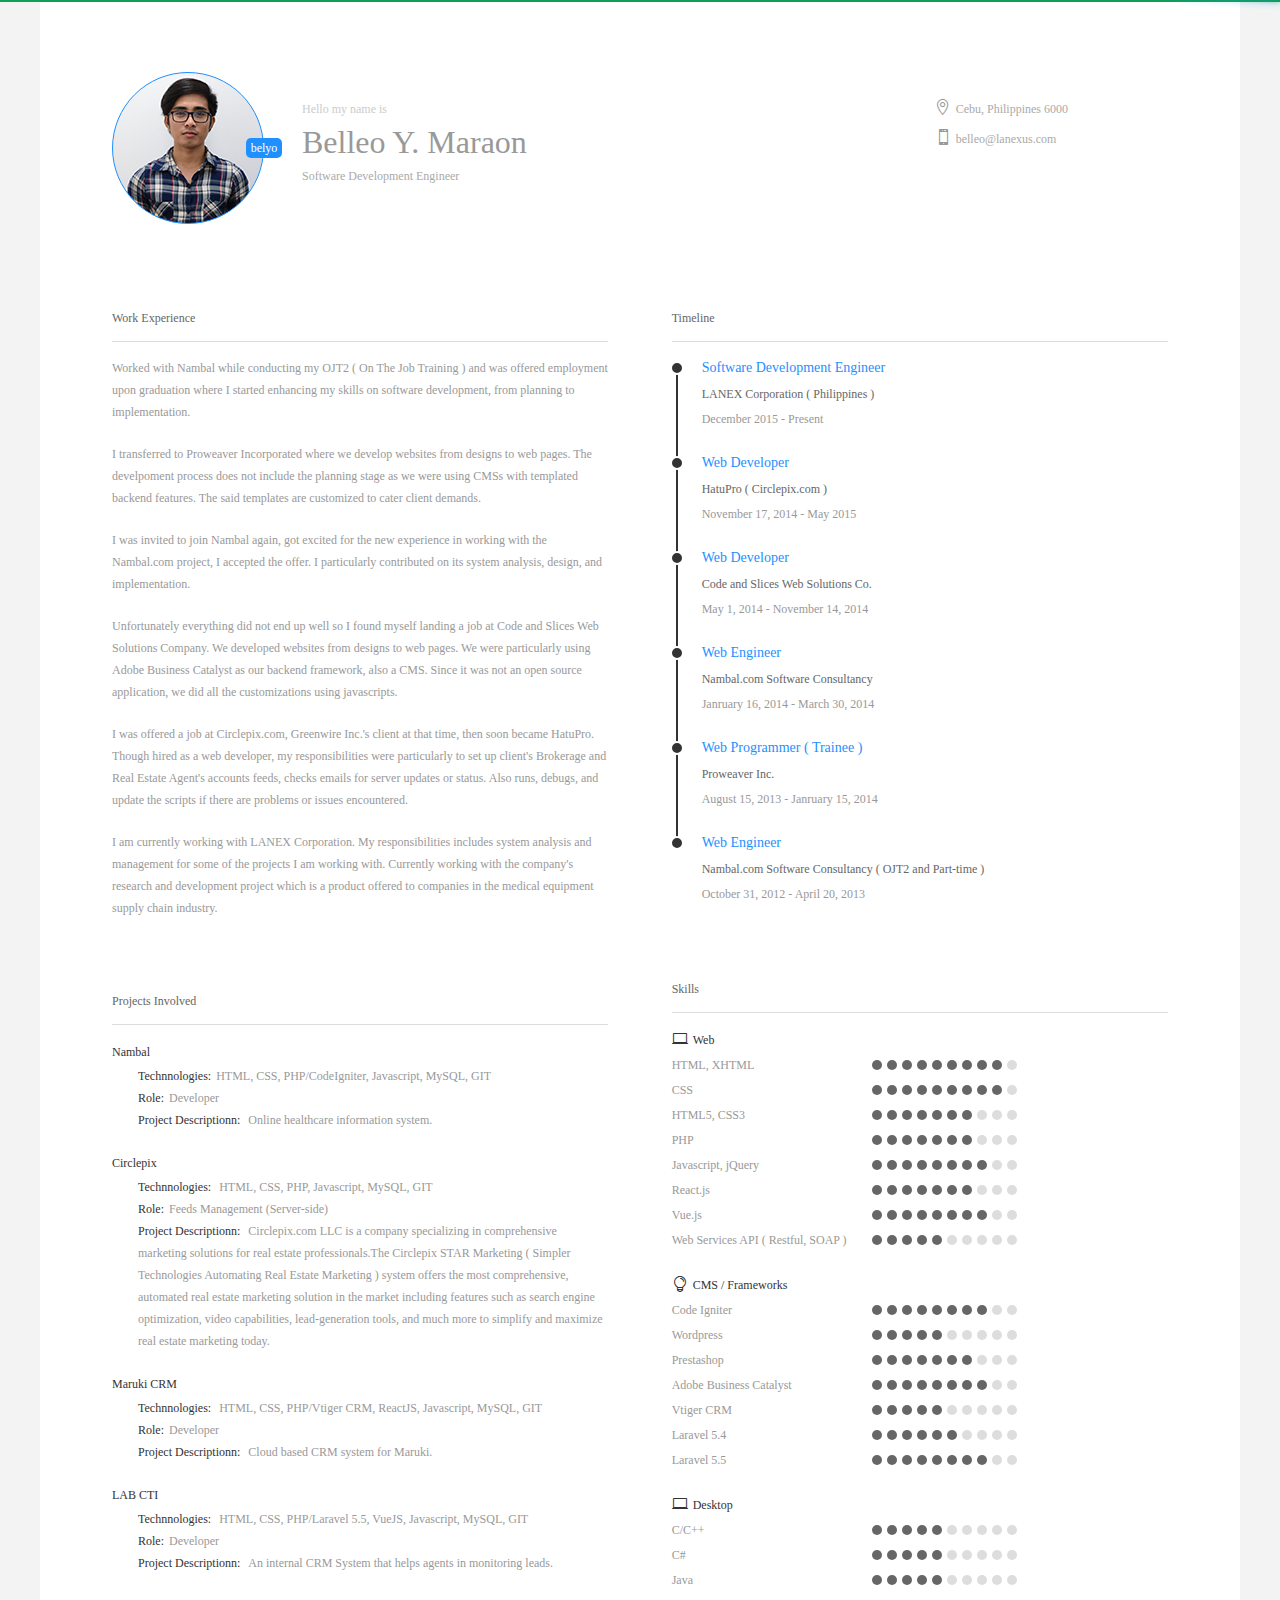
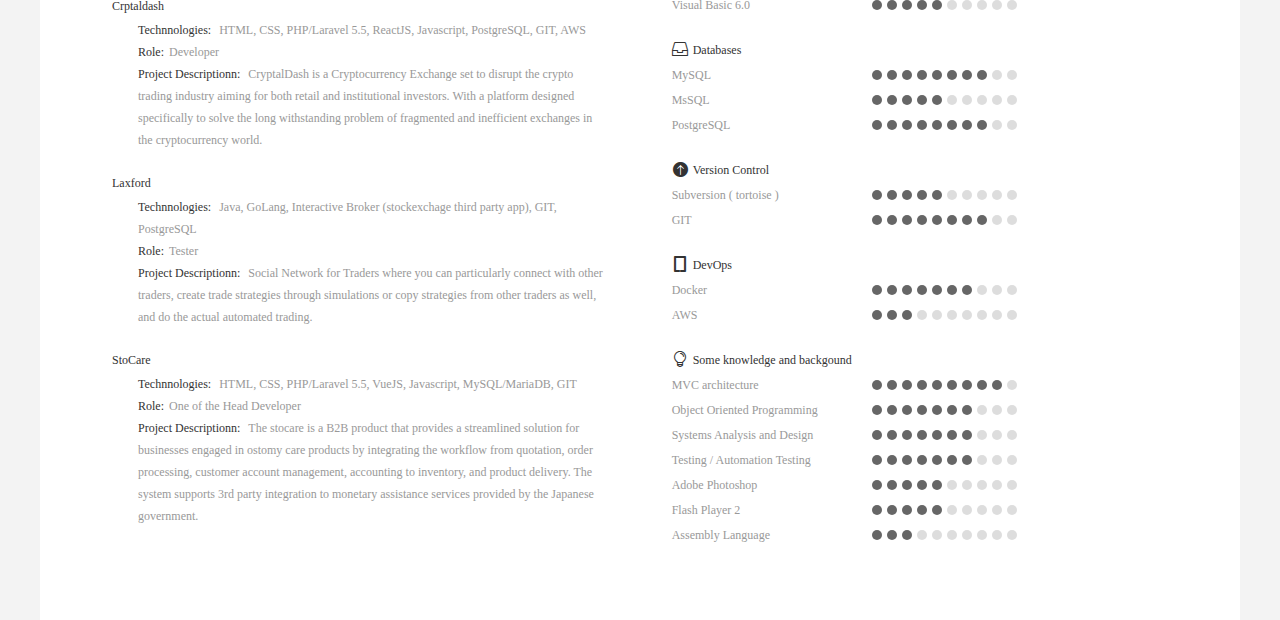
==== index.html @ f97f0f32 "refactor: overall modifications" ====
<!DOCTYPE html>
<html>

<head>
    <meta name="viewport" content="width=device-width,initial-scale=1,user-scalable=no,minimal-ui" />
    <meta http-equiv="Content-Type" content="text/html; charset=UTF-8" />
    <meta name="keywords" content="Belleo Maraon's Resume" />
    <meta name="description" content="Small but terrible" />

    <!--favicon-->
    <!-- <link rel="icon" href="images/favicon.png" type="image/x-icon" />
        <link rel="shortcut icon" href="images/favicon.png" type="image/x-icon" /> -- >

        <!--ios-->
    <link rel="apple-touch-icon-precomposed" href="images/apple-touch-icon-precomposed.png">

    <!--loading css-->
    <link href="css/pace-theme-flash.css" rel="stylesheet" type="text/css">

    <!--css-->
    <link href="css/style.css" rel="stylesheet">

    <!--css-->
    <link href="css/responsive.css" rel="stylesheet">

    <!--cdd-->
    <link href="css/font.css" rel="stylesheet" type="text/css">

    <title>Belleo Y. Maraon</title>
</head>

<body>
    <div class="main">
        <div class="content">

            <!--header-->
            <div class="header clearfix">
                <div class="avatar">
                    <a href="javascript:;" class="avatar_pic circle"><em class="circle doing"></em></a>
                    <b class="doing r5"> belyo </b>
                </div>
                <div class="base">
                    <p class="desc">Hello my name is</p>
                    <h2> Belleo Y. Maraon </h2>
                    <p> Software Development Engineer</p>
                    <span>
                        <p><i aria-hidden="true" data-icon="&#xe01d;"></i> Cebu, Philippines 6000 </p>
                        <p><a href="javascript:;" class="tel_me"><i aria-hidden="true" data-icon="&#xe00b;"></i>
                                belleo@lanexus.com </a></p>
                    </span>
                </div>
            </div>

            <!--information-->
            <div class="information clearfix">

                <!--left-->
                <div class="info_area info_left info_content">

                    <h5> Work Experience </h5>
                    <p class="desc s1">
                        Worked with Nambal while conducting my OJT2 ( On The Job Training ) and was offered employment
                        upon graduation where I started enhancing my skills on software development, from planning to
                        implementation.
                    </p>
                    <p class="desc s2">
                        I transferred to Proweaver Incorporated where we develop websites from designs to web pages.
                        The develpoment process does not include the planning stage as we were using CMSs with
                        templated backend features.
                        The said templates are customized to cater client demands.
                    </p>
                    <p class="desc s3">
                        I was invited to join Nambal again, got excited for the new experience in working with the
                        Nambal.com project, I accepted the offer.
                        I particularly contributed on its system analysis, design, and implementation.
                    </p>
                    <p class="desc s4">
                        Unfortunately everything did not end up well so I found myself landing a job at Code and Slices
                        Web Solutions Company.
                        We developed websites from designs to web pages.
                        We were particularly using Adobe Business Catalyst as our backend framework, also a CMS.
                        Since it was not an open source application, we did all the customizations using javascripts.
                    </p>
                    <p class="desc s5">
                        I was offered a job at Circlepix.com, Greenwire Inc.'s client at that time, then soon became
                        HatuPro.
                        Though hired as a web developer, my responsibilities were particularly to set up client's
                        Brokerage and Real Estate Agent's accounts feeds, checks emails for server updates or status.
                        Also runs, debugs, and update the scripts if there are problems or issues encountered.
                    </p>
                    <p class="desc s6">
                        I am currently working with LANEX Corporation.
                        My responsibilities includes system analysis and management for some of the projects I am
                        working with.
                        Currently working with the company's research and development project which is a product
                        offered to companies in the medical equipment supply chain industry.
                    </p>

                    <h5> Projects Involved </h5>
                    <ul>
                        <li class="clearfix">
                            <div class="con">
                                <h3>Nambal</h3>
                                <p>
                                    <strong>Technnologies:</strong><em>HTML, CSS, PHP/CodeIgniter,
                                        Javascript, MySQL, GIT </em><br />
                                    <strong>Role:</strong><em>Developer</em> <br />
                                    <strong>Project Descriptionn:</strong> <em>Online healthcare information system.</em>
                                </p>
                            </div>
                        </li>
                        <li class="clearfix">
                            <div class="con">
                                <h3>Circlepix</h3>
                                <p>
                                    <strong>Technnologies:</strong><em> HTML, CSS, PHP, Javascript, MySQL, GIT </em><br />
                                    <strong>Role:</strong><em>Feeds Management (Server-side)</em> <br />
                                    <strong>Project Descriptionn:</strong> <em>Circlepix.com LLC is a company
                                        specializing in comprehensive marketing solutions for real estate
                                        professionals.The Circlepix STAR Marketing ( Simpler Technologies Automating
                                        Real Estate Marketing ) system offers the most comprehensive, automated real
                                        estate marketing solution in the market including features such as search
                                        engine optimization, video capabilities, lead-generation tools, and much more
                                        to simplify and maximize real estate marketing today.</em>
                                </p>
                            </div>
                        </li>
                        <li class="clearfix">
                            <div class="con">
                                <h3>Maruki CRM</h3>
                                <p>
                                    <strong>Technnologies:</strong><em> HTML, CSS, PHP/Vtiger CRM, ReactJS, Javascript,
                                        MySQL, GIT </em><br />
                                    <strong>Role:</strong><em>Developer</em> <br />
                                    <strong>Project Descriptionn:</strong> <em>Cloud based CRM system for Maruki.</em>
                                </p>
                            </div>
                        </li>
                        <li class="clearfix">
                            <div class="con">
                                <h3>LAB CTI</h3>
                                <p>
                                    <strong>Technnologies:</strong><em> HTML, CSS, PHP/Laravel
                                        5.5, VueJS, Javascript, MySQL, GIT </em><br />
                                    <strong>Role:</strong><em>Developer</em> <br />
                                    <strong>Project Descriptionn:</strong> <em>An internal CRM System that helps agents
                                        in monitoring leads.</em>
                                </p>
                            </div>
                        </li>
                        <li class="clearfix">
                            <div class="con">
                                <h3>Crptaldash</h3>
                                <p>
                                    <strong>Technnologies:</strong><em> HTML, CSS,
                                        PHP/Laravel 5.5, ReactJS, Javascript, PostgreSQL, GIT, AWS </em><br />
                                    <strong>Role:</strong><em>Developer</em> <br />
                                    <strong>Project Descriptionn:</strong> <em>CryptalDash is a Cryptocurrency Exchange
                                        set to disrupt the crypto trading industry
                                        aiming for both retail and institutional investors. With a platform designed
                                        specifically to solve the long withstanding problem of
                                        fragmented and inefficient exchanges in the cryptocurrency world.</em>
                                </p>
                            </div>
                        </li>
                        <li class="clearfix">
                            <div class="con">
                                <h3>Laxford</h3>
                                <p>
                                    <strong>Technnologies:</strong><em> Java, GoLang, Interactive Broker (stockexchage
                                        third party app), GIT, PostgreSQL </em><br />
                                    <strong>Role:</strong><em>Tester</em> <br />
                                    <strong>Project Descriptionn:</strong> <em>Social Network for Traders where you can
                                        particularly connect with other traders, create trade strategies through
                                        simulations or copy strategies from other traders as well, and do the actual
                                        automated trading.</em>
                                </p>
                            </div>
                        </li>
                        <li class="clearfix">
                            <div class="con">
                                <h3>StoCare</h3>
                                <p>
                                    <strong>Technnologies:</strong><em> HTML, CSS, PHP/Laravel
                                        5.5, VueJS, Javascript, MySQL/MariaDB, GIT </em><br />
                                    <strong>Role:</strong><em>One of the Head Developer</em> <br />
                                    <strong>Project Descriptionn:</strong> <em>The stocare is a B2B product that
                                        provides a streamlined solution for businesses engaged in ostomy care products
                                        by integrating the workflow from quotation, order processing, customer account
                                        management, accounting to inventory, and product delivery. The system supports
                                        3rd party integration to monetary assistance services provided by the Japanese
                                        government.</em>
                                </p>
                            </div>
                        </li>
                    </ul>
                </div>

                <!--right-->
                <div class="info_area info_right info_timeline">
                    <h5> Timeline </h5>
                    <ul>
                        <li class="clearfix top" id="s6">
                            <!--list样式-->
                            <div class="dot"><b></b></div>
                            <!--内容-->
                            <div class="con">
                                <h3> Software Development Engineer </h3>
                                <p> LANEX Corporation ( Philippines ) </p>
                                <p class="desc"> December 2015 - Present </p>
                            </div>
                        </li>
                        <li class="clearfix" id="s5">
                            <!--list样式-->
                            <div class="dot"><b></b></div>
                            <!--内容-->
                            <div class="con">
                                <h3> Web Developer </h3>
                                <p> HatuPro ( Circlepix.com ) </p>
                                <p class="desc"> November 17, 2014 - May 2015 </p>
                            </div>
                        </li>
                        <li class="clearfix" id="s4">
                            <!--list样式-->
                            <div class="dot"><b></b></div>
                            <!--内容-->
                            <div class="con">
                                <h3> Web Developer </h3>
                                <p> Code and Slices Web Solutions Co. </p>
                                <p class="desc"> May 1, 2014 - November 14, 2014 </p>
                            </div>
                        </li>
                        <li class="clearfix" id="s3">
                            <!--list样式-->
                            <div class="dot"><b></b></div>
                            <!--内容-->
                            <div class="con">
                                <h3> Web Engineer </h3>
                                <p> Nambal.com Software Consultancy </p>
                                <p class="desc"> Janruary 16, 2014 - March 30, 2014 </p>
                            </div>
                        </li>
                        <li class="clearfix" id="s2">
                            <!--list样式-->
                            <div class="dot"><b></b></div>
                            <!--内容-->
                            <div class="con">
                                <h3> Web Programmer ( Trainee ) </h3>
                                <p> Proweaver Inc. </p>
                                <p class="desc"> August 15, 2013 - Janruary 15, 2014 </p>
                            </div>
                        </li>
                        <li class="clearfix bottom" id="s1">
                            <!--list样式-->
                            <div class="dot"><b></b></div>
                            <!--内容-->
                            <div class="con">
                                <h3> Web Engineer </h3>
                                <p> Nambal.com Software Consultancy ( OJT2 and Part-time )</p>
                                <p class="desc"> October 31, 2012 - April 20, 2013 </p>
                            </div>
                        </li>
                    </ul>

                    <h5> Skills </h5>
                    <dl class="clearfix">
                        <dt>
                            <h6><i aria-hidden="true" data-icon="&#xe00d;"></i>Web<h6>
                        </dt>
                        <dd></dd>
                    </dl>
                    <dl class="clearfix">
                        <dt> HTML, XHTML </dt>
                        <dd>
                            <b></b>
                            <b></b>
                            <b></b>
                            <b></b>
                            <b></b>
                            <b></b>
                            <b></b>
                            <b></b>
                            <b></b>
                            <em></em>
                        </dd>
                    </dl>
                    <dl class="clearfix">
                        <dt> CSS </dt>
                        <dd>
                            <b></b>
                            <b></b>
                            <b></b>
                            <b></b>
                            <b></b>
                            <b></b>
                            <b></b>
                            <b></b>
                            <b></b>
                            <em></em>
                        </dd>
                    </dl>
                    <dl class="clearfix">
                        <dt> HTML5, CSS3 </dt>
                        <dd>
                            <b></b>
                            <b></b>
                            <b></b>
                            <b></b>
                            <b></b>
                            <b></b>
                            <b></b>
                            <em></em>
                            <em></em>
                            <em></em>
                        </dd>
                    </dl>
                    <dl class="clearfix">
                        <dt> PHP </dt>
                        <dd>
                            <b></b>
                            <b></b>
                            <b></b>
                            <b></b>
                            <b></b>
                            <b></b>
                            <b></b>
                            <em></em>
                            <em></em>
                            <em></em>
                        </dd>
                    </dl>
                    <dl class="clearfix">
                        <dt> Javascript, jQuery </dt>
                        <dd>
                            <b></b>
                            <b></b>
                            <b></b>
                            <b></b>
                            <b></b>
                            <b></b>
                            <b></b>
                            <b></b>
                            <em></em>
                            <em></em>
                        </dd>
                    </dl>
                    <dl class="clearfix">
                        <dt> React.js </dt>
                        <dd>
                            <b></b>
                            <b></b>
                            <b></b>
                            <b></b>
                            <b></b>
                            <b></b>
                            <b></b>
                            <em></em>
                            <em></em>
                            <em></em>
                        </dd>
                    </dl>
                    <dl class="clearfix">
                        <dt> Vue.js </dt>
                        <dd>
                            <b></b>
                            <b></b>
                            <b></b>
                            <b></b>
                            <b></b>
                            <b></b>
                            <b></b>
                            <b></b>
                            <em></em>
                            <em></em>
                        </dd>
                    </dl>
                    <dl class="clearfix">
                        <dt> Web Services API ( Restful, SOAP ) </dt>
                        <dd>
                            <b></b>
                            <b></b>
                            <b></b>
                            <b></b>
                            <b></b>
                            <em></em>
                            <em></em>
                            <em></em>
                            <em></em>
                            <em></em>
                        </dd>
                    </dl>
                    <dl class="clearfix mt20">
                        <dt>
                            <h6><i aria-hidden="true" data-icon="&#xe007;"></i>CMS / Frameworks<h6>
                        </dt>
                        <dd></dd>
                    </dl>
                    <dl class="clearfix">
                        <dt> Code Igniter </dt>
                        <dd>
                            <b></b>
                            <b></b>
                            <b></b>
                            <b></b>
                            <b></b>
                            <b></b>
                            <b></b>
                            <b></b>
                            <em></em>
                            <em></em>
                        </dd>
                    </dl>
                    <dl class="clearfix">
                        <dt> Wordpress </dt>
                        <dd>
                            <b></b>
                            <b></b>
                            <b></b>
                            <b></b>
                            <b></b>
                            <em></em>
                            <em></em>
                            <em></em>
                            <em></em>
                            <em></em>
                        </dd>
                    </dl>
                    <dl class="clearfix">
                        <dt> Prestashop </dt>
                        <dd>
                            <b></b>
                            <b></b>
                            <b></b>
                            <b></b>
                            <b></b>
                            <b></b>
                            <b></b>
                            <em></em>
                            <em></em>
                            <em></em>
                        </dd>
                    </dl>
                    <dl class="clearfix">
                        <dt> Adobe Business Catalyst </dt>
                        <dd>
                            <b></b>
                            <b></b>
                            <b></b>
                            <b></b>
                            <b></b>
                            <b></b>
                            <b></b>
                            <b></b>
                            <em></em>
                            <em></em>
                        </dd>
                    </dl>
                    <dl class="clearfix">
                        <dt> Vtiger CRM </dt>
                        <dd>
                            <b></b>
                            <b></b>
                            <b></b>
                            <b></b>
                            <b></b>
                            <em></em>
                            <em></em>
                            <em></em>
                            <em></em>
                            <em></em>
                        </dd>
                    </dl>
                    <dl class="clearfix">
                        <dt> Laravel 5.4 </dt>
                        <dd>
                            <b></b>
                            <b></b>
                            <b></b>
                            <b></b>
                            <b></b>
                            <b></b>
                            <em></em>
                            <em></em>
                            <em></em>
                            <em></em>
                        </dd>
                    </dl>
                    <dl class="clearfix">
                        <dt> Laravel 5.5 </dt>
                        <dd>
                            <b></b>
                            <b></b>
                            <b></b>
                            <b></b>
                            <b></b>
                            <b></b>
                            <b></b>
                            <b></b>
                            <em></em>
                            <em></em>
                        </dd>
                    </dl>
                    <dl class="clearfix mt20">
                        <dt>
                            <h6><i aria-hidden="true" data-icon="&#xe00d;"></i>Desktop<h6>
                        </dt>
                        <dd></dd>
                    </dl>
                    <dl class="clearfix">
                        <dt> C/C++</dt>
                        <dd>
                            <b></b>
                            <b></b>
                            <b></b>
                            <b></b>
                            <b></b>
                            <em></em>
                            <em></em>
                            <em></em>
                            <em></em>
                            <em></em>
                        </dd>
                    </dl>
                    <dl class="clearfix">
                        <dt> C#</dt>
                        <dd>
                            <b></b>
                            <b></b>
                            <b></b>
                            <b></b>
                            <b></b>
                            <em></em>
                            <em></em>
                            <em></em>
                            <em></em>
                            <em></em>
                        </dd>
                    </dl>
                    <dl class="clearfix">
                        <dt>Java</dt>
                        <dd>
                            <b></b>
                            <b></b>
                            <b></b>
                            <b></b>
                            <b></b>
                            <em></em>
                            <em></em>
                            <em></em>
                            <em></em>
                            <em></em>
                        </dd>
                    </dl>
                    <dl class="clearfix">
                        <dt> Visual Basic 6.0 </dt>
                        <dd>
                            <b></b>
                            <b></b>
                            <b></b>
                            <b></b>
                            <b></b>
                            <em></em>
                            <em></em>
                            <em></em>
                            <em></em>
                            <em></em>
                        </dd>
                    </dl>
                    <dl class="clearfix mt20">
                        <dt>
                            <h6><i aria-hidden="true" data-icon="&#xe020;"></i>Databases<h6>
                        </dt>
                        <dd></dd>
                    </dl>
                    <dl class="clearfix">
                        <dt> MySQL </dt>
                        <dd>
                            <b></b>
                            <b></b>
                            <b></b>
                            <b></b>
                            <b></b>
                            <b></b>
                            <b></b>
                            <b></b>
                            <em></em>
                            <em></em>
                        </dd>
                    </dl>
                    <dl class="clearfix">
                        <dt> MsSQL </dt>
                        <dd>
                            <b></b>
                            <b></b>
                            <b></b>
                            <b></b>
                            <b></b>
                            <em></em>
                            <em></em>
                            <em></em>
                            <em></em>
                            <em></em>
                        </dd>
                    </dl>
                    <dl class="clearfix">
                        <dt> PostgreSQL </dt>
                        <dd>
                            <b></b>
                            <b></b>
                            <b></b>
                            <b></b>
                            <b></b>
                            <b></b>
                            <b></b>
                            <b></b>
                            <em></em>
                            <em></em>
                        </dd>
                    </dl>
                    <dl class="clearfix mt20">
                        <dt>
                            <h6><i aria-hidden="true" data-icon="&#xe039;"></i>Version Control<h6>
                        </dt>
                        <dd></dd>
                    </dl>
                    <dl class="clearfix">
                        <dt> Subversion ( tortoise ) </dt>
                        <dd>
                            <b></b>
                            <b></b>
                            <b></b>
                            <b></b>
                            <b></b>
                            <em></em>
                            <em></em>
                            <em></em>
                            <em></em>
                            <em></em>
                        </dd>
                    </dl>
                    <dl class="clearfix">
                        <dt> GIT </dt>
                        <dd>
                            <b></b>
                            <b></b>
                            <b></b>
                            <b></b>
                            <b></b>
                            <b></b>
                            <b></b>
                            <b></b>
                            <em></em>
                            <em></em>
                        </dd>
                    </dl>
                    <dl class="clearfix mt20">
                        <dt>
                            <h6><i aria-hidden="true" data-icon="&#xe00c;"></i>DevOps<h6>
                        </dt>
                        <dd></dd>
                    </dl>
                    <dl class="clearfix">
                        <dt> Docker </dt>
                        <dd>
                            <b></b>
                            <b></b>
                            <b></b>
                            <b></b>
                            <b></b>
                            <b></b>
                            <b></b>
                            <em></em>
                            <em></em>
                            <em></em>
                        </dd>
                    </dl>
                    <dl class="clearfix">
                        <dt> AWS </dt>
                        <dd>
                            <b></b>
                            <b></b>
                            <b></b>
                            <em></em>
                            <em></em>
                            <em></em>
                            <em></em>
                            <em></em>
                            <em></em>
                            <em></em>
                        </dd>
                    </dl>
                    <dl class="clearfix mt20">
                        <dt>
                            <h6><i aria-hidden="true" data-icon="&#xe007;"></i>Some knowledge and backgound<h6>
                        </dt>
                        <dd></dd>
                    </dl>
                    <dl class="clearfix">
                        <dt> MVC architecture </dt>
                        <dd>
                            <b></b>
                            <b></b>
                            <b></b>
                            <b></b>
                            <b></b>
                            <b></b>
                            <b></b>
                            <b></b>
                            <b></b>
                            <em></em>
                        </dd>
                    </dl>
                    <dl class="clearfix">
                        <dt> Object Oriented Programming </dt>
                        <dd>
                            <b></b>
                            <b></b>
                            <b></b>
                            <b></b>
                            <b></b>
                            <b></b>
                            <b></b>
                            <em></em>
                            <em></em>
                            <em></em>
                        </dd>
                    </dl>
                    <dl class="clearfix">
                        <dt> Systems Analysis and Design </dt>
                        <dd>
                            <b></b>
                            <b></b>
                            <b></b>
                            <b></b>
                            <b></b>
                            <b></b>
                            <b></b>
                            <em></em>
                            <em></em>
                            <em></em>
                        </dd>
                    </dl>
                    <dl class="clearfix">
                        <dt> Testing / Automation Testing </dt>
                        <dd>
                            <b></b>
                            <b></b>
                            <b></b>
                            <b></b>
                            <b></b>
                            <b></b>
                            <b></b>
                            <em></em>
                            <em></em>
                            <em></em>
                        </dd>
                    </dl>
                    <dl class="clearfix">
                        <dt> Adobe Photoshop </dt>
                        <dd>
                            <b></b>
                            <b></b>
                            <b></b>
                            <b></b>
                            <b></b>
                            <em></em>
                            <em></em>
                            <em></em>
                            <em></em>
                            <em></em>
                        </dd>
                    </dl>
                    <dl class="clearfix">
                        <dt> Flash Player 2 </dt>
                        <dd>
                            <b></b>
                            <b></b>
                            <b></b>
                            <b></b>
                            <b></b>
                            <em></em>
                            <em></em>
                            <em></em>
                            <em></em>
                            <em></em>
                        </dd>
                    </dl>
                    <dl class="clearfix">
                        <dt> Assembly Language </dt>
                        <dd>
                            <b></b>
                            <b></b>
                            <b></b>
                            <em></em>
                            <em></em>
                            <em></em>
                            <em></em>
                            <em></em>
                            <em></em>
                            <em></em>
                        </dd>
                    </dl>
                </div>

            </div>

        </div>
    </div>

    <!--个人基本信息-->
    <div class="tip_avatar">
        <a href="javascript:;" class="tip_close" aria-hidden="true" data-icon="&#x4d;"></a>
        <div class="tip_avatar_con">
            <div class="tip_right">
                <p class="en mt">Hello my name is</p>
                <h2>名字</h2>
                <p>掌握技能/从事行业</p>
                <p class="mt20">联系方式</p>
                <p><i aria-hidden="true" data-icon="&#xe010;"></i>xxxx@gmail.com</p>
                <p><i aria-hidden="true" data-icon="&#xe00b;"></i>17000000000</p>
                <p><i aria-hidden="true" data-icon="&#xe066;"></i>微信名称</p>
                <p class="mt20"><span class="wechat"></span></p>
            </div>
            <!--如果依然使用该头像请不要删掉()里的内容-->
            <p class="desc">Cartoon just like me (Design by Jameskelly)</p>
        </div>
    </div>
    <div class="tip_avatar_bg"></div>

    <div class="bye"><span>再见</span></div>

    <!--Jquery 2.1 不支持ie6、7、8-->
    <script type="text/javascript" src="js/jquery-2.1.1.min.js"></script>

    <!--jquery 局部打印-->
    <script type="text/javascript" src="js/jQuery.print.js"></script>

    <!--jquery 动画-->
    <script type="text/javascript" src="js/jquery.transit.min.js"></script>

    <!--jquery 轮播-基于bootstrap carousel-->
    <script type="text/javascript" src="js/carousel.min.js"></script>

    <!--jquery loadding-->
    <script type="text/javascript" src="js/pace.min.js"></script>

    <!--effect-->
    <script type="text/javascript" src="js/common.js"></script>

</body>

</html>
---- css/pace-theme-flash.css ----
/* This is a compiled file, you should be editing the file in the templates directory */
.pace {
  -webkit-pointer-events: none;
  pointer-events: none;
  -webkit-user-select: none;
  -moz-user-select: none;
  user-select: none;
}

.pace-inactive {
  display: none;
}

.pace .pace-progress {
  background: #109d59;
  position: fixed;
  z-index: 2000;
  top: 0;
  left: 0;
  height: 2px;

  -webkit-transition: width 1s;
  -moz-transition: width 1s;
  -o-transition: width 1s;
  transition: width 1s;
}

.pace .pace-progress-inner {
  display: block;
  position: absolute;
  right: 0px;
  width: 100px;
  height: 100%;
  box-shadow: 0 0 10px #29d, 0 0 5px #109d59;
  opacity: 1.0;
  -webkit-transform: rotate(3deg) translate(0px, -4px);
  -moz-transform: rotate(3deg) translate(0px, -4px);
  -ms-transform: rotate(3deg) translate(0px, -4px);
  -o-transform: rotate(3deg) translate(0px, -4px);
  transform: rotate(3deg) translate(0px, -4px);
}

.pace .pace-activity {
  display: none;
  position: fixed;
  z-index: 2000;
  top: 15px;
  right: 15px;
  width: 14px;
  height: 14px;
  border: solid 2px transparent;
  border-top-color: #109d59;
  border-left-color: #109d59;
  border-radius: 10px;
  -webkit-animation: pace-spinner 400ms linear infinite;
  -moz-animation: pace-spinner 400ms linear infinite;
  -ms-animation: pace-spinner 400ms linear infinite;
  -o-animation: pace-spinner 400ms linear infinite;
  animation: pace-spinner 400ms linear infinite;
}

@-webkit-keyframes pace-spinner {
  0% { -webkit-transform: rotate(0deg); transform: rotate(0deg); }
  100% { -webkit-transform: rotate(360deg); transform: rotate(360deg); }
}
@-moz-keyframes pace-spinner {
  0% { -moz-transform: rotate(0deg); transform: rotate(0deg); }
  100% { -moz-transform: rotate(360deg); transform: rotate(360deg); }
}
@-o-keyframes pace-spinner {
  0% { -o-transform: rotate(0deg); transform: rotate(0deg); }
  100% { -o-transform: rotate(360deg); transform: rotate(360deg); }
}
@-ms-keyframes pace-spinner {
  0% { -ms-transform: rotate(0deg); transform: rotate(0deg); }
  100% { -ms-transform: rotate(360deg); transform: rotate(360deg); }
}
@keyframes pace-spinner {
  0% { transform: rotate(0deg); transform: rotate(0deg); }
  100% { transform: rotate(360deg); transform: rotate(360deg); }
}
---- css/style.css ----
/* reset css */
body,div,dl,dt,dd,ul,ol,li,h1,h2,h3,h4,h5,h6,pre,form,fieldset,input,textarea,p,blockquote,th,td{padding:0;margin:0;}
fieldset, img{border:0;}
table{border-collapse: collapse;border-spacing:0;}
ol,ul{list-style: none;}
address,caption,cite,code,dfn,em,strong,th,var{font-weight:normal;font-style:normal;}
caption,th{text-align:left;}
h1,h2,h3,h4,h5,h6{font-weight: normal;font-size: 100%;}
q:before,q:after{content:'';}
abbr,acronym{border:0;}
i {font-style: normal;}
strong { color: #333 !important; }


/* begin */
body { font-family:'微软雅黑','Microsoft Yahei','Arail'; font-size: 12px; color: #666; background-color: #f3f3f3; }
a,a:hover,a:active { -webkit-tap-highlight-color:rgba(0,0,0,0); text-decoration: none; }
html, body { *overflow-x:hidden; -webkit-overflow-scrolling:touch; }
body.of { overflow: hidden; }
input,button,textarea,select { font-family:'微软雅黑','Microsoft Yahei','Arail'; outline: none; }
input,button { -webkit-appearance:none; }

input:-moz-placeholder { color: rgba(255,255,255,0.5); }
::-webkit-input-placeholder { color:rgba(255,255,255,0.5); }
::-moz-selection { color: #fff;  background: #109d59; }
::selection      { color: #fff;  background: #109d59; }

.clearfix:after { visibility: hidden; display: block; font-size: 0; content: " "; clear: both; height: 0; }
.clearfix { *zoom:1; }
.hide { display: none; }
.show { display: block; }
.fl {float: left; }
.fr {float: right; }
.inlineblock { display:inline-block;zoom:1;*display:inline;overflow:hidden;vertical-align:middle; }
.ofh { word-wrap:break-word;word-break:break-all;display:block; }
.doing { 
   -o-transition:all 0.2s ease-in-out; 
   -webkit-transition:all 0.2s ease-in-out; 
   -moz-transition:all 0.2s ease-in-out;transition:all 0.2s ease-in-out; }
}
.sd { box-shadow: 0 -1px 10px rgba(0,0,0,0.2); -moz-box-shadow: 0 -1px 10px rgba(0,0,0,0.2); -webkit-box-shadow: 0 -1px 10px rgba(0,0,0,0.2); }

@keyframes myloading {
	0% { border: 1px #eee solid; }
	50% { border: 1px #109d59 solid; }
	100% { border: 1px #eee solid; }
}
@-moz-keyframes myloading {
	0% { border: 1px #eee solid; }
	50% { border: 1px #109d59 solid; }
	100% { border: 1px #eee solid; }
}
@-webkit-keyframes myloading {
	0% { border: 1px #eee solid; }
	50% { border: 1px #109d59 solid; }
	100% { border: 1px #eee solid; }
}
@-o-keyframes myloading {
	0% { border: 1px #eee solid; }
	50% { border: 1px #109d59 solid; }
	100% { border: 1px #eee solid; }
}

/* public */
.r5 { border-radius: 5px; -webkit-border-radius: 5px; -moz-border-radius: 5px; }
.circle { 
    border-radius: 100%; 
    -webkit-border-radius: 100%; 
    -moz-border-radius: 100%; 
}

.count { font-style: italic; }
.desc { color: #999; }
i { font-size: 16px; }
.info_area h5 { font-size: 12px; line-height: 25px; font-weight: normal; border-bottom: 1px #ddd solid; padding: 50px 0 10px; margin-bottom: 15px; }
.info_area h5 i { float: left; margin-right: 5px; }
.mt20 { margin-top: 20px; }

/* button */
.btn_green { background-color: #109d59; color: #fff; }
.btn_green:active { background-color: #0d8049; color: #fff; }
.btn_more { background-color: #fff; color: #999; }
.btn_more:hover { background-color: #f3f3f3; }
.btn_more:active { background-color: #ddd; color: #666; }

.button_print { padding: 5px 7px; font-size: 12px; display: block; position: fixed; top: 10px; right: 10px; z-index: 99; }

/* sound */
.sound_area { width: 38px; height: 38px; position: fixed; top: 55px; right: 10px; z-index: 99; }
.sound_area .sa_start { width: 36px; height: 36px; line-height: 36px; text-align: center; background-color: #fff; border: 1px #ccc solid; overflow: hidden; font-size: 16px; color: #109d59; animation:myloading 1s linear infinite; -moz-animation:myloading 1s linear infinite; -webkit-animation:myloading 1s linear infinite; -o-animation:myloading 1s linear infinite; cursor: pointer; }
.sound_area .sa_start:hover { background-color: #f3f3f3; }
.sound_area .sa_info { position: absolute; right: 30px; top: 0; background-color: #fff; border: 1px #ccc solid; box-shadow: 0 1px 3px rgba(0,0,0,0.2); -moz-box-shadow: 0 1px 3px rgba(0,0,0,0.2); -webkit-box-shadow: 0 1px 3px rgba(0,0,0,0.2); padding: 5px; width: 190px; display: none; }
.sound_area:hover .sa_info { display: block; }
.sound_area .sa_info ul li,.sound_help ul li { list-style: none; line-height: 25px; }
.sound_area .sa_info ul li i,.sound_help ul li i { float: left; margin-right: 5px; font-size: 16px; color: #aaa; }

.sound_help { background-color: #fff; bottom: -360px; left: 50%; z-index: 9990; position: fixed; filter:alpha(opacity=0); -moz-opacity:0; opacity:0; display: none; }
.sound_help h3 { font-size: 18px; color: #bbb; line-height: 25px; margin-bottom: 2%; }
.sound_help h3 i { font-size: 20px; margin-right: 10px; float: left; }
.close_help { width: 40px; height: 40px; line-height: 40px; text-align: center; position: absolute; right: 2%; top: 2%; font-size: 32px; color: #aaa; }

.bye { width: 100%; height: 100%; position: fixed; background-color: #333; z-index: 9999; left: 0; top: 0;  display: none; filter:alpha(opacity=0); -moz-opacity:0; opacity:0; }
.bye span { width: 100%; text-align: center; height: 50px; line-height: 50px; margin-top: -25px; top: 50%; left: 0; position: absolute; font-size: 32px; color: #999; }


/* layout */
.main { margin: 0 auto; background-color: #fff; }
.content { width: 88%; padding: 6%; margin: 0; }
.header { padding: 0 0 3%; }
.avatar { width: 152px; height: 152px; position: relative; }
.avatar .avatar_pic { 
    width: 150px; 
    height: 150px; 
    display: block; 
    background: url( ../images/id_picture.png) 
    no-repeat center center;  
    border: 1px #1E90FF solid; 
    overflow: hidden; 
    cursor: default;
}

.avatar:hover .avatar_pic { 
//    animation:myloading 1s linear infinite; 
//    -moz-animation:myloading 1s linear infinite; 
//    -webkit-animation:myloading 1s linear infinite; 
//    -o-animation:myloading 1s linear infinite; }
}
.avatar .avatar_pic em { 
    width: 130px; 
    height: 130px; 
    line-height: 130px; 
    text-align: center; 
    position: absolute; 
    left: 1px; 
    top: 1px; 
    background: url( ../images/id_picture2.png ); 
    // background-color: rgba(255,255,255,0.95); 
    color: #7FCBFE;
    font-size: 22px; 
    filter:alpha(opacity=0); 
    -moz-opacity:0; opacity:0; 
    // border: 10px #fff solid; 
}

.avatar:hover .avatar_pic em { 
    filter:alpha(opacity=100); 
    -moz-opacity:1; 
    opacity:1; 
}

.avatar:active .avatar_pic em { 
    filter:alpha(opacity=70); 
    -moz-opacity:0.7; 
    opacity:0.7; 
}

.avatar b { width: 36px; height: 20px; line-height: 20px; background-color: #1E90FF; color: #fff; position: absolute; top: 50%; right: -18px; margin-top: -10px; text-align: center; font-weight: normal; }
.base { padding: 27px 0 0; position: relative; }
.base p { color: #aaa; line-height: 20px; }
.base p.desc { color: #ccc; }
.base h2 { font-size: 32px; color: #999; font-weight: normal; padding: 5px 0; }
.base span p { padding: 0 0 10px; }
.base span i { font-size: 16px; color: #999; margin-right: 5px; float: left; }
.tel_me { color: #aaa; }
.tel_me:hover { color: #999; cursor:default !important; text-decoration:none; }
.information { width: 100%; }
.info_content p { line-height: 22px; margin-bottom: 20px; overflow: hidden; }
.info_content p em { margin: 0 5px; }
.info_content ul li { list-style: none; overflow: hidden; position: relative; }
.info_content ul li h3 { font-size: 12px; color: #333; line-height: 25px; }
.info_content ul li:hover h3 { color: #1E90FF; }
.info_content ul li h3 i { float: left; margin-right: 10px;  }
.info_content ul li:hover h3 i { color: #1E90FF; }
.info_content ul li h3 em { color: #999; padding-left: 10px; }
.info_content ul li p { padding-left: 26px; color: #999; }
.info_content ul li p i { margin-left: 5px; }
.info_content ul li .btn_go i { float: right; font-size: 20px; }
.info_content ul li .btn_more { width: 80px; height: 30px; line-height: 30px; border: 1px #ccc solid; display: block; margin-left: 26px; text-align: center; display: none; }
.info_content ul:hover li .btn_more { display: block; }

.info_timeline ul li { list-style: none; position: relative; overflow: hidden; padding-bottom: 20px; }
.info_timeline ul li .dot { width: 2px; height: 100%; position: absolute; left: 4px; top: 0; background-color: #333; }
.info_timeline ul li .dot b { border-radius: 100%; -webkit-border-radius: 100%; -moz-border-radius: 100%; width: 10px; height: 10px; position: absolute; left: -6px; top: 4px; background-color: #333; border: 2px #fff solid; }
.info_timeline ul li.top .dot { top: 10px; }
.info_timeline ul li.top .dot b { top: -6px; }
.info_timeline ul li.bottom .dot { height: 10px; }
.info_timeline ul li.top .dot b { top: -6px; }
.info_timeline ul li .con { padding-left: 30px; }
.info_timeline ul li .con h3,.info_timeline ul.focus li.curr .con h3 { font-size: 14px; color: #1E90FF; line-height: 22px; padding-bottom: 3px; }
.info_timeline ul li .con p { line-height: 25px; }
.info_timeline ul.focus li.curr .con p { color: #666; }
.info_timeline ul li .con p.desc,.info_timeline ul.focus li.curr .con p.desc { color: #999; }
.info_timeline ul.focus li.curr .dot,.info_timeline ul.focus li.curr .dot b { background-color: #1E90FF; }
.info_timeline ul.focus li .dot,.info_timeline ul.focus li .dot b { background-color: #bbb; }
.info_timeline ul.focus li .con h3,.info_timeline ul.focus li .con p,.info_timeline ul.focus li .con p.desc { color: #bbb; }

.info_timeline dl dt { float: left; line-height: 25px; color: #999; }
.info_timeline dl dt h6 { color: #333; }
.info_timeline dl dt i { float: left; margin-right: 5px; }
.info_timeline dl dt em { color: #ccc; margin-left: 3px; }
.info_timeline dl dd { float: right; line-height: 25px; }
.info_timeline dl dd b,.info_timeline dl dd em { border-radius: 100%; -webkit-border-radius: 100%; -moz-border-radius: 100%; float: left; width: 10px; height: 10px; margin: 7px 5px 0 0; }
.info_timeline dl dd b { background-color: #666; }
.info_timeline dl dd em { background-color: #ddd; }
.footer { width: 94%; background-color: #666; color: #fff; padding: 15px 3%; }
.footer a { color: #fff; }

/* tip */
.tip_avatar_bg { width: 20px; height: 20px; background-color: #191919; position: fixed; top: 50%; left: 50%; z-index: 99; filter:alpha(opacity=0); -moz-opacity:0; opacity:0; display: none; }
.tip_avatar { width: 100%; height: 100%; position: fixed; left: 0; top: 0; z-index: 100; display: none; filter:alpha(opacity=0); -moz-opacity:0; opacity:0; overflow-x: hidden; background-color: #191919; }
.tip_close { position: absolute; right: 20px; top: 20px; font-size: 48px; color: #fff; z-index: 101; }
.tip_avatar_con { width: 100%; height: 100%; }
.tip_avatar_con .desc { width: 100%; position: absolute; bottom: 0; height: 30px; line-height: 30px; text-align: center; color: #a22f1e; }
.tip_right p { color: #fff; line-height: 22px; padding-top: 10px; }
.tip_right p.en { color: #e6897b; }
.tip_right p i { float: left; margin-right: 10px; }
.tip_right h2 { font-size: 36px; color: #fff; }
.tip_right p .wechat { width: 150px; height: 150px; display: block; background: url(../images/wechat.png) no-repeat 0 0; }

.tip_product { width: 100%; height: 100%; position: fixed; left: 0; top: 100%; z-index: 99; background-color: rgba(255,255,255,0.2); }

/* content */
.tip_content { width: 100%; height: 100%; position: relative; overflow: hidden; }

.item { width: 100%; position: relative; display: none; }
.item.active { left: 0; display: block; }

.banner { width: 100%; height: 400px; overflow: hidden; position: relative; }
.banner .logo { width: 200px; height: 200px; position: absolute; top: 50%; left: 50%; margin-left: -100px; margin-top: -100px; z-index:  110;}
.banner .banner_bg { width: 100%; height: 100%; position: absolute; left: 0; top: 0; z-index: 100; background-color: rgba(0,0,0,0.5); }

/* product logo */
.banner.product_h1 { background: url(../images/product_1_bg.jpg) no-repeat fixed 50% 0; background-size: cover; }
.banner.product_h1 .logo { background: url(../images/product_1_logo.png) no-repeat center center rgba(0,0,0,0); height: 80px; margin-top: -40px; }
.banner.product_h2 { background: url(../images/product_2_bg.jpg) no-repeat fixed 50% 0; background-size: cover; }
.banner.product_h2 .logo { background: url(../images/product_2_logo.png) no-repeat center center; }
.banner.product_h3 { background: url(../images/product_3_bg.jpg) no-repeat fixed 50% 0; background-size: cover; }
.banner.product_h3 .logo { background: url(../images/product_3_logo.png) no-repeat center center; }
.banner.product_h4 { background: url(../images/product_4_bg.jpg) no-repeat fixed 50% 0; background-size: cover; }
.banner.product_h4 .logo { background: url(../images/product_4_logo.png) no-repeat center center; width: 270px; height: 80px; margin-top: -40px; margin-left: -135px; }
.banner.product_h5 { background: url(../images/product_5_bg.jpg) no-repeat fixed 50% 0; background-size: cover; }
.banner.product_h5 .logo { background: url(../images/product_5_logo.png) no-repeat center center; width: 220px; margin-left: -110px; }
.banner.product_h6 { background: url(../images/product_6_bg.jpg) no-repeat fixed 50% 0; background-size: cover; }
.banner.product_h6 .logo { color: #fff; text-align: center; line-height: 200px; font-size: 22px; }

.tip_area_close { width: 40px; height: 40px; line-height: 40px; text-align: center; position: fixed; left: 10px; top: 10px; z-index: 120; display: block; overflow: hidden; font-size: 32px; color: #fff; display: none; filter:alpha(opacity=0); -moz-opacity:0; opacity:0; }

.descprition h3 { font-size: 14px; color: #aaa; border-top: 1px #eee solid; border-bottom: 1px #eee solid; padding: 15px 0; margin-bottom: 20px; }
.descprition h3 i { font-size: 16px; float: left; margin-right: 10px; }
.descprition h3 a { float: right; padding: 2px 5px; font-size: 12px; }
.descprition p {font-size: 16px; color: #666; padding: 15px 0; line-height: 2; }
.descprition p.quote { padding: 0 0 0 20px; margin: 15px 0; border-left: 5px #ddd solid; font-style: italic; color: #999; }
.descprition p.pic  { width: 100%; text-align: center; padding: 30px 0; }
.descprition p img { margin: 0 auto; }
.descprition p img:hover { -moz-box-shadow: 0 2px 5px rgba(0,0,0,0.2); -webkit-box-shadow: 0 2px 5px rgba(0,0,0,0.2); box-shadow: 0 2px 5px rgba(0,0,0,0.2); }
.descprition p span { width: 100%; display: block; line-height: 25px; color: #999; font-size: 12px; text-align: center; }
.descprition .time { width: 100%; border-top: 1px #eee solid; margin: 50px 0 0; padding: 50px 0; text-align: center; font-size: 22px; color: #bbb; }
.descprition .time em { margin: 0 5px; color: #999; font-style: italic; }
.descprition .time b { margin: 0 10px; color: #ddd; }


/* carousel */
.carousel { width: 100%; height: 100%; position: relative; }
.carousel-inner { position: relative; width: 100%; height: 100%; overflow-x: hidden; }
.carousel-inner > .item { display: none; height: 100%; position: relative; -webkit-transition: 0.6s ease-in-out left; transition: 0.6s ease-in-out left; }
.carousel-inner > .active,.carousel-inner > .next,.carousel-inner > .prev { display: block; }
.carousel-inner > .active { left: 0; }
.carousel-inner > .next,.carousel-inner > .prev { position: absolute; top: 0; width: 100%; }
.carousel-inner > .next { left: 100%; }
.carousel-inner > .prev { left: -100%; }
.carousel-inner > .next.left,.carousel-inner > .prev.right { left: 0; }
.carousel-inner > .active.left { left: -100%; }
.carousel-inner > .active.right { left: 100%; }
.carousel-control { position: absolute; background-color: rgba(0,0,0,0.5); }
.carousel-control i { font-size: 16px; }
.carousel-control:hover,.tip_area_close:hover { background-color: rgba(0,0,0,0.6); }
.carousel-control:active,.tip_area_close:active { background-color: rgba(0,0,0,0.7); }
---- css/responsive.css ----
@charset "utf-8";

/* commmon */
	.main { width: 1200px; }
	.avatar,.info_left { float: left; margin: 0; }
	.base,.info_right { float: right; }
	.info_left,.info_right { width: 47%; }
	.base { width: calc(100% - 190px); width: -moz-calc(100% - 190px); width: -webkit-calc(100% - 190px); }
	.base span { position: absolute; right: 100px; top: 27px; }
	.info_timeline dl dt { width: 200px; }
	.info_timeline dl dd { width: calc(100% - 200px); width: -moz-calc(100% - 200px); width: -webkit-calc(100% - 200px); }
	.footer a { float: right; }
	.tip_avatar_con { background: url('../images/cartoon.png') no-repeat 20% center; }
	.tip_right { width: 45%; height: 460px; position: absolute; right: 0; top: 50%; margin: -230px 0 0; }
	.info_content.over .desc { height: 0; margin: 0; }
	.info_content.over .s6.curr { height: 674px }
	.info_content.over .s5.curr { padding-top: 100px; height: 574px }
	.info_content.over .s4.curr { padding-top: 200px; height: 474px }
	.info_content.over .s3.curr { padding-top: 300px; height: 374px }
	.info_content.over .s2.curr { padding-top: 400px; height: 274px }
	.info_content.over .s1.curr { padding-top: 500px; height: 174px }
	.info_content ul li .btn_go { height: 30px; line-height: 30px; padding: 0 5px 0 10px; position: absolute; right: 10px; top: 5px; font-weight: normal; display: none; }
	.info_content ul li:hover .btn_go { display: block; }

	.descprition { width: 800px; margin: 0 auto; padding: 3% 0; }
	.descprition p img { max-width: 800px; }
	.carousel-control { width: 40px; height: 40px; bottom: 10px; color: #fff; line-height: 40px; text-align: center; }
	.carousel-control.left { left: 10px; border-radius: 5px 0 0 5px; -webkit-border-radius: 5px 0 0 5px; -moz-border-radius: 5px 0 0 5px; }
	.carousel-control.right { left: 50px; border-radius: 0 5px 5px 0; -webkit-border-radius: 0 5px 5px 0; -moz-border-radius: 0 5px 5px 0; }
	.sound_help { width: 56%; padding: 2%; margin-left: -30%; height: 300px; }




/* 799 */
@media only screen and (max-width: 799px){	

	.main { width: 100%; }
	.avatar { float: none; margin: 0 auto; }
	.base,.info_left,.info_right { float: none; }
	.info_left,.info_right { width: 100%; }
	.base { width: 100%; }
	.base p,.base h2 { text-align: center; }
	.base span { position: relative; width: 110px; margin: 0 auto; display: block; right: inherit; }
	.base span p { text-align: left; }
	.info_timeline dl { margin-bottom: 10px; }
	.info_timeline dl dt { width: 170px; }
	.info_timeline dl dd { width: calc(100% - 170px); width: -moz-calc(100% - 170px); width: -webkit-calc(100% - 170px); }
	.footer a { float: none; }
	.tip_avatar_con { background-position: center center; }
	.tip_right { width: 80%; padding: 10% 10% 30%; height: auto; position: relative; top: 0; margin: 0; background-color: rgba(215,62,42,0.95); }
	.info_content.over .desc { height: auto; margin-bottom: 20px; }
	.info_content.over .s5.curr, .info_content.over .s4.curr, .info_content.over .s3.curr, .info_content.over .s2.curr, .info_content.over .s1.curr { padding-top: 0; height: auto; }
	.info_content ul li .btn_go { display: block; position: relative; right: 0; top: 0; width: 80%; margin: -12px 0 30px 26px; }
	.descprition { width: 94%; }
	.descprition p img { max-width: 100%; }
	.sound_help { width: 96%; padding: 2%; margin-left: -50%; height: 350px; }


	/* display none */
	.button_print { display: none; }

}


/* 800-1023 nav */
@media only screen and (min-width: 800px) and (max-width: 1199px){

	.main { width: 100%; }
	.info_timeline dl { margin-bottom: 10px; }
	.descprition { width: 740px; }
	.descprition p img { max-width: 740px; }
	
}
---- css/font.css ----
@font-face {
	font-family: 'ElegantIcons';
	src:url('../fonts/ElegantIcons.eot');
	src:url('../fonts/ElegantIcons.eot?#iefix') format('embedded-opentype'),
		url('../fonts/ElegantIcons.woff') format('woff'),
		url('../fonts/ElegantIcons.ttf') format('truetype'),
		url('../fonts/ElegantIcons.svg#ElegantIcons') format('svg');
	font-weight: normal;
	font-style: normal;
}

/* Use the following CSS code if you want to use data attributes for inserting your icons */
[data-icon]:before {
	font-family: 'ElegantIcons';
	content: attr(data-icon);
	speak: none;
	font-weight: normal;
	font-variant: normal;
	text-transform: none;
	line-height: 1;
	-webkit-font-smoothing: antialiased;
	-moz-osx-font-smoothing: grayscale;
}

/* Use the following CSS code if you want to have a class per icon */
/*
Instead of a list of all class selectors,
you can use the generic selector below, but it's slower:
[class*="your-class-prefix"] {
*/
.arrow_up, .arrow_down, .arrow_left, .arrow_right, .arrow_left-up, .arrow_right-up, .arrow_right-down, .arrow_left-down, .arrow-up-down, .arrow_up-down_alt, .arrow_left-right_alt, .arrow_left-right, .arrow_expand_alt2, .arrow_expand_alt, .arrow_condense, .arrow_expand, .arrow_move, .arrow_carrot-up, .arrow_carrot-down, .arrow_carrot-left, .arrow_carrot-right, .arrow_carrot-2up, .arrow_carrot-2down, .arrow_carrot-2left, .arrow_carrot-2right, .arrow_carrot-up_alt2, .arrow_carrot-down_alt2, .arrow_carrot-left_alt2, .arrow_carrot-right_alt2, .arrow_carrot-2up_alt2, .arrow_carrot-2down_alt2, .arrow_carrot-2left_alt2, .arrow_carrot-2right_alt2, .arrow_triangle-up, .arrow_triangle-down, .arrow_triangle-left, .arrow_triangle-right, .arrow_triangle-up_alt2, .arrow_triangle-down_alt2, .arrow_triangle-left_alt2, .arrow_triangle-right_alt2, .arrow_back, .icon_minus-06, .icon_plus, .icon_close, .icon_check, .icon_minus_alt2, .icon_plus_alt2, .icon_close_alt2, .icon_check_alt2, .icon_zoom-out_alt, .icon_zoom-in_alt, .icon_search, .icon_box-empty, .icon_box-selected, .icon_minus-box, .icon_plus-box, .icon_box-checked, .icon_circle-empty, .icon_circle-slelected, .icon_stop_alt2, .icon_stop, .icon_pause_alt2, .icon_pause, .icon_menu, .icon_menu-square_alt2, .icon_menu-circle_alt2, .icon_ul, .icon_ol, .icon_adjust-horiz, .icon_adjust-vert, .icon_document_alt, .icon_documents_alt, .icon_pencil, .icon_pencil-edit_alt, .icon_pencil-edit, .icon_folder-alt, .icon_folder-open_alt, .icon_folder-add_alt, .icon_info_alt, .icon_error-oct_alt, .icon_error-circle_alt, .icon_error-triangle_alt, .icon_question_alt2, .icon_question, .icon_comment_alt, .icon_chat_alt, .icon_vol-mute_alt, .icon_volume-low_alt, .icon_volume-high_alt, .icon_quotations, .icon_quotations_alt2, .icon_clock_alt, .icon_lock_alt, .icon_lock-open_alt, .icon_key_alt, .icon_cloud_alt, .icon_cloud-upload_alt, .icon_cloud-download_alt, .icon_image, .icon_images, .icon_lightbulb_alt, .icon_gift_alt, .icon_house_alt, .icon_genius, .icon_mobile, .icon_tablet, .icon_laptop, .icon_desktop, .icon_camera_alt, .icon_mail_alt, .icon_cone_alt, .icon_ribbon_alt, .icon_bag_alt, .icon_creditcard, .icon_cart_alt, .icon_paperclip, .icon_tag_alt, .icon_tags_alt, .icon_trash_alt, .icon_cursor_alt, .icon_mic_alt, .icon_compass_alt, .icon_pin_alt, .icon_pushpin_alt, .icon_map_alt, .icon_drawer_alt, .icon_toolbox_alt, .icon_book_alt, .icon_calendar, .icon_film, .icon_table, .icon_contacts_alt, .icon_headphones, .icon_lifesaver, .icon_piechart, .icon_refresh, .icon_link_alt, .icon_link, .icon_loading, .icon_blocked, .icon_archive_alt, .icon_heart_alt, .icon_star_alt, .icon_star-half_alt, .icon_star, .icon_star-half, .icon_tools, .icon_tool, .icon_cog, .icon_cogs, .arrow_up_alt, .arrow_down_alt, .arrow_left_alt, .arrow_right_alt, .arrow_left-up_alt, .arrow_right-up_alt, .arrow_right-down_alt, .arrow_left-down_alt, .arrow_condense_alt, .arrow_expand_alt3, .arrow_carrot_up_alt, .arrow_carrot-down_alt, .arrow_carrot-left_alt, .arrow_carrot-right_alt, .arrow_carrot-2up_alt, .arrow_carrot-2dwnn_alt, .arrow_carrot-2left_alt, .arrow_carrot-2right_alt, .arrow_triangle-up_alt, .arrow_triangle-down_alt, .arrow_triangle-left_alt, .arrow_triangle-right_alt, .icon_minus_alt, .icon_plus_alt, .icon_close_alt, .icon_check_alt, .icon_zoom-out, .icon_zoom-in, .icon_stop_alt, .icon_menu-square_alt, .icon_menu-circle_alt, .icon_document, .icon_documents, .icon_pencil_alt, .icon_folder, .icon_folder-open, .icon_folder-add, .icon_folder_upload, .icon_folder_download, .icon_info, .icon_error-circle, .icon_error-oct, .icon_error-triangle, .icon_question_alt, .icon_comment, .icon_chat, .icon_vol-mute, .icon_volume-low, .icon_volume-high, .icon_quotations_alt, .icon_clock, .icon_lock, .icon_lock-open, .icon_key, .icon_cloud, .icon_cloud-upload, .icon_cloud-download, .icon_lightbulb, .icon_gift, .icon_house, .icon_camera, .icon_mail, .icon_cone, .icon_ribbon, .icon_bag, .icon_cart, .icon_tag, .icon_tags, .icon_trash, .icon_cursor, .icon_mic, .icon_compass, .icon_pin, .icon_pushpin, .icon_map, .icon_drawer, .icon_toolbox, .icon_book, .icon_contacts, .icon_archive, .icon_heart, .icon_profile, .icon_group, .icon_grid-2x2, .icon_grid-3x3, .icon_music, .icon_pause_alt, .icon_phone, .icon_upload, .icon_download, .social_facebook, .social_twitter, .social_pinterest, .social_googleplus, .social_tumblr, .social_tumbleupon, .social_wordpress, .social_instagram, .social_dribbble, .social_vimeo, .social_linkedin, .social_rss, .social_deviantart, .social_share, .social_myspace, .social_skype, .social_youtube, .social_picassa, .social_googledrive, .social_flickr, .social_blogger, .social_spotify, .social_delicious, .social_facebook_circle, .social_twitter_circle, .social_pinterest_circle, .social_googleplus_circle, .social_tumblr_circle, .social_stumbleupon_circle, .social_wordpress_circle, .social_instagram_circle, .social_dribbble_circle, .social_vimeo_circle, .social_linkedin_circle, .social_rss_circle, .social_deviantart_circle, .social_share_circle, .social_myspace_circle, .social_skype_circle, .social_youtube_circle, .social_picassa_circle, .social_googledrive_alt2, .social_flickr_circle, .social_blogger_circle, .social_spotify_circle, .social_delicious_circle, .social_facebook_square, .social_twitter_square, .social_pinterest_square, .social_googleplus_square, .social_tumblr_square, .social_stumbleupon_square, .social_wordpress_square, .social_instagram_square, .social_dribbble_square, .social_vimeo_square, .social_linkedin_square, .social_rss_square, .social_deviantart_square, .social_share_square, .social_myspace_square, .social_skype_square, .social_youtube_square, .social_picassa_square, .social_googledrive_square, .social_flickr_square, .social_blogger_square, .social_spotify_square, .social_delicious_square, .icon_printer, .icon_calulator, .icon_building, .icon_floppy, .icon_drive, .icon_search-2, .icon_id, .icon_id-2, .icon_puzzle, .icon_like, .icon_dislike, .icon_mug, .icon_currency, .icon_wallet, .icon_pens, .icon_easel, .icon_flowchart, .icon_datareport, .icon_briefcase, .icon_shield, .icon_percent, .icon_globe, .icon_globe-2, .icon_target, .icon_hourglass, .icon_balance, .icon_rook, .icon_printer-alt, .icon_calculator_alt, .icon_building_alt, .icon_floppy_alt, .icon_drive_alt, .icon_search_alt, .icon_id_alt, .icon_id-2_alt, .icon_puzzle_alt, .icon_like_alt, .icon_dislike_alt, .icon_mug_alt, .icon_currency_alt, .icon_wallet_alt, .icon_pens_alt, .icon_easel_alt, .icon_flowchart_alt, .icon_datareport_alt, .icon_briefcase_alt, .icon_shield_alt, .icon_percent_alt, .icon_globe_alt, .icon_clipboard {
	font-family: 'ElegantIcons';
	speak: none;
	font-style: normal;
	font-weight: normal;
	font-variant: normal;
	text-transform: none;
	line-height: 1;
	-webkit-font-smoothing: antialiased;
}
.arrow_up:before {
	content: "\21";
}
.arrow_down:before {
	content: "\22";
}
.arrow_left:before {
	content: "\23";
}
.arrow_right:before {
	content: "\24";
}
.arrow_left-up:before {
	content: "\25";
}
.arrow_right-up:before {
	content: "\26";
}
.arrow_right-down:before {
	content: "\27";
}
.arrow_left-down:before {
	content: "\28";
}
.arrow-up-down:before {
	content: "\29";
}
.arrow_up-down_alt:before {
	content: "\2a";
}
.arrow_left-right_alt:before {
	content: "\2b";
}
.arrow_left-right:before {
	content: "\2c";
}
.arrow_expand_alt2:before {
	content: "\2d";
}
.arrow_expand_alt:before {
	content: "\2e";
}
.arrow_condense:before {
	content: "\2f";
}
.arrow_expand:before {
	content: "\30";
}
.arrow_move:before {
	content: "\31";
}
.arrow_carrot-up:before {
	content: "\32";
}
.arrow_carrot-down:before {
	content: "\33";
}
.arrow_carrot-left:before {
	content: "\34";
}
.arrow_carrot-right:before {
	content: "\35";
}
.arrow_carrot-2up:before {
	content: "\36";
}
.arrow_carrot-2down:before {
	content: "\37";
}
.arrow_carrot-2left:before {
	content: "\38";
}
.arrow_carrot-2right:before {
	content: "\39";
}
.arrow_carrot-up_alt2:before {
	content: "\3a";
}
.arrow_carrot-down_alt2:before {
	content: "\3b";
}
.arrow_carrot-left_alt2:before {
	content: "\3c";
}
.arrow_carrot-right_alt2:before {
	content: "\3d";
}
.arrow_carrot-2up_alt2:before {
	content: "\3e";
}
.arrow_carrot-2down_alt2:before {
	content: "\3f";
}
.arrow_carrot-2left_alt2:before {
	content: "\40";
}
.arrow_carrot-2right_alt2:before {
	content: "\41";
}
.arrow_triangle-up:before {
	content: "\42";
}
.arrow_triangle-down:before {
	content: "\43";
}
.arrow_triangle-left:before {
	content: "\44";
}
.arrow_triangle-right:before {
	content: "\45";
}
.arrow_triangle-up_alt2:before {
	content: "\46";
}
.arrow_triangle-down_alt2:before {
	content: "\47";
}
.arrow_triangle-left_alt2:before {
	content: "\48";
}
.arrow_triangle-right_alt2:before {
	content: "\49";
}
.arrow_back:before {
	content: "\4a";
}
.icon_minus-06:before {
	content: "\4b";
}
.icon_plus:before {
	content: "\4c";
}
.icon_close:before {
	content: "\4d";
}
.icon_check:before {
	content: "\4e";
}
.icon_minus_alt2:before {
	content: "\4f";
}
.icon_plus_alt2:before {
	content: "\50";
}
.icon_close_alt2:before {
	content: "\51";
}
.icon_check_alt2:before {
	content: "\52";
}
.icon_zoom-out_alt:before {
	content: "\53";
}
.icon_zoom-in_alt:before {
	content: "\54";
}
.icon_search:before {
	content: "\55";
}
.icon_box-empty:before {
	content: "\56";
}
.icon_box-selected:before {
	content: "\57";
}
.icon_minus-box:before {
	content: "\58";
}
.icon_plus-box:before {
	content: "\59";
}
.icon_box-checked:before {
	content: "\5a";
}
.icon_circle-empty:before {
	content: "\5b";
}
.icon_circle-slelected:before {
	content: "\5c";
}
.icon_stop_alt2:before {
	content: "\5d";
}
.icon_stop:before {
	content: "\5e";
}
.icon_pause_alt2:before {
	content: "\5f";
}
.icon_pause:before {
	content: "\60";
}
.icon_menu:before {
	content: "\61";
}
.icon_menu-square_alt2:before {
	content: "\62";
}
.icon_menu-circle_alt2:before {
	content: "\63";
}
.icon_ul:before {
	content: "\64";
}
.icon_ol:before {
	content: "\65";
}
.icon_adjust-horiz:before {
	content: "\66";
}
.icon_adjust-vert:before {
	content: "\67";
}
.icon_document_alt:before {
	content: "\68";
}
.icon_documents_alt:before {
	content: "\69";
}
.icon_pencil:before {
	content: "\6a";
}
.icon_pencil-edit_alt:before {
	content: "\6b";
}
.icon_pencil-edit:before {
	content: "\6c";
}
.icon_folder-alt:before {
	content: "\6d";
}
.icon_folder-open_alt:before {
	content: "\6e";
}
.icon_folder-add_alt:before {
	content: "\6f";
}
.icon_info_alt:before {
	content: "\70";
}
.icon_error-oct_alt:before {
	content: "\71";
}
.icon_error-circle_alt:before {
	content: "\72";
}
.icon_error-triangle_alt:before {
	content: "\73";
}
.icon_question_alt2:before {
	content: "\74";
}
.icon_question:before {
	content: "\75";
}
.icon_comment_alt:before {
	content: "\76";
}
.icon_chat_alt:before {
	content: "\77";
}
.icon_vol-mute_alt:before {
	content: "\78";
}
.icon_volume-low_alt:before {
	content: "\79";
}
.icon_volume-high_alt:before {
	content: "\7a";
}
.icon_quotations:before {
	content: "\7b";
}
.icon_quotations_alt2:before {
	content: "\7c";
}
.icon_clock_alt:before {
	content: "\7d";
}
.icon_lock_alt:before {
	content: "\7e";
}
.icon_lock-open_alt:before {
	content: "\e000";
}
.icon_key_alt:before {
	content: "\e001";
}
.icon_cloud_alt:before {
	content: "\e002";
}
.icon_cloud-upload_alt:before {
	content: "\e003";
}
.icon_cloud-download_alt:before {
	content: "\e004";
}
.icon_image:before {
	content: "\e005";
}
.icon_images:before {
	content: "\e006";
}
.icon_lightbulb_alt:before {
	content: "\e007";
}
.icon_gift_alt:before {
	content: "\e008";
}
.icon_house_alt:before {
	content: "\e009";
}
.icon_genius:before {
	content: "\e00a";
}
.icon_mobile:before {
	content: "\e00b";
}
.icon_tablet:before {
	content: "\e00c";
}
.icon_laptop:before {
	content: "\e00d";
}
.icon_desktop:before {
	content: "\e00e";
}
.icon_camera_alt:before {
	content: "\e00f";
}
.icon_mail_alt:before {
	content: "\e010";
}
.icon_cone_alt:before {
	content: "\e011";
}
.icon_ribbon_alt:before {
	content: "\e012";
}
.icon_bag_alt:before {
	content: "\e013";
}
.icon_creditcard:before {
	content: "\e014";
}
.icon_cart_alt:before {
	content: "\e015";
}
.icon_paperclip:before {
	content: "\e016";
}
.icon_tag_alt:before {
	content: "\e017";
}
.icon_tags_alt:before {
	content: "\e018";
}
.icon_trash_alt:before {
	content: "\e019";
}
.icon_cursor_alt:before {
	content: "\e01a";
}
.icon_mic_alt:before {
	content: "\e01b";
}
.icon_compass_alt:before {
	content: "\e01c";
}
.icon_pin_alt:before {
	content: "\e01d";
}
.icon_pushpin_alt:before {
	content: "\e01e";
}
.icon_map_alt:before {
	content: "\e01f";
}
.icon_drawer_alt:before {
	content: "\e020";
}
.icon_toolbox_alt:before {
	content: "\e021";
}
.icon_book_alt:before {
	content: "\e022";
}
.icon_calendar:before {
	content: "\e023";
}
.icon_film:before {
	content: "\e024";
}
.icon_table:before {
	content: "\e025";
}
.icon_contacts_alt:before {
	content: "\e026";
}
.icon_headphones:before {
	content: "\e027";
}
.icon_lifesaver:before {
	content: "\e028";
}
.icon_piechart:before {
	content: "\e029";
}
.icon_refresh:before {
	content: "\e02a";
}
.icon_link_alt:before {
	content: "\e02b";
}
.icon_link:before {
	content: "\e02c";
}
.icon_loading:before {
	content: "\e02d";
}
.icon_blocked:before {
	content: "\e02e";
}
.icon_archive_alt:before {
	content: "\e02f";
}
.icon_heart_alt:before {
	content: "\e030";
}
.icon_star_alt:before {
	content: "\e031";
}
.icon_star-half_alt:before {
	content: "\e032";
}
.icon_star:before {
	content: "\e033";
}
.icon_star-half:before {
	content: "\e034";
}
.icon_tools:before {
	content: "\e035";
}
.icon_tool:before {
	content: "\e036";
}
.icon_cog:before {
	content: "\e037";
}
.icon_cogs:before {
	content: "\e038";
}
.arrow_up_alt:before {
	content: "\e039";
}
.arrow_down_alt:before {
	content: "\e03a";
}
.arrow_left_alt:before {
	content: "\e03b";
}
.arrow_right_alt:before {
	content: "\e03c";
}
.arrow_left-up_alt:before {
	content: "\e03d";
}
.arrow_right-up_alt:before {
	content: "\e03e";
}
.arrow_right-down_alt:before {
	content: "\e03f";
}
.arrow_left-down_alt:before {
	content: "\e040";
}
.arrow_condense_alt:before {
	content: "\e041";
}
.arrow_expand_alt3:before {
	content: "\e042";
}
.arrow_carrot_up_alt:before {
	content: "\e043";
}
.arrow_carrot-down_alt:before {
	content: "\e044";
}
.arrow_carrot-left_alt:before {
	content: "\e045";
}
.arrow_carrot-right_alt:before {
	content: "\e046";
}
.arrow_carrot-2up_alt:before {
	content: "\e047";
}
.arrow_carrot-2dwnn_alt:before {
	content: "\e048";
}
.arrow_carrot-2left_alt:before {
	content: "\e049";
}
.arrow_carrot-2right_alt:before {
	content: "\e04a";
}
.arrow_triangle-up_alt:before {
	content: "\e04b";
}
.arrow_triangle-down_alt:before {
	content: "\e04c";
}
.arrow_triangle-left_alt:before {
	content: "\e04d";
}
.arrow_triangle-right_alt:before {
	content: "\e04e";
}
.icon_minus_alt:before {
	content: "\e04f";
}
.icon_plus_alt:before {
	content: "\e050";
}
.icon_close_alt:before {
	content: "\e051";
}
.icon_check_alt:before {
	content: "\e052";
}
.icon_zoom-out:before {
	content: "\e053";
}
.icon_zoom-in:before {
	content: "\e054";
}
.icon_stop_alt:before {
	content: "\e055";
}
.icon_menu-square_alt:before {
	content: "\e056";
}
.icon_menu-circle_alt:before {
	content: "\e057";
}
.icon_document:before {
	content: "\e058";
}
.icon_documents:before {
	content: "\e059";
}
.icon_pencil_alt:before {
	content: "\e05a";
}
.icon_folder:before {
	content: "\e05b";
}
.icon_folder-open:before {
	content: "\e05c";
}
.icon_folder-add:before {
	content: "\e05d";
}
.icon_folder_upload:before {
	content: "\e05e";
}
.icon_folder_download:before {
	content: "\e05f";
}
.icon_info:before {
	content: "\e060";
}
.icon_error-circle:before {
	content: "\e061";
}
.icon_error-oct:before {
	content: "\e062";
}
.icon_error-triangle:before {
	content: "\e063";
}
.icon_question_alt:before {
	content: "\e064";
}
.icon_comment:before {
	content: "\e065";
}
.icon_chat:before {
	content: "\e066";
}
.icon_vol-mute:before {
	content: "\e067";
}
.icon_volume-low:before {
	content: "\e068";
}
.icon_volume-high:before {
	content: "\e069";
}
.icon_quotations_alt:before {
	content: "\e06a";
}
.icon_clock:before {
	content: "\e06b";
}
.icon_lock:before {
	content: "\e06c";
}
.icon_lock-open:before {
	content: "\e06d";
}
.icon_key:before {
	content: "\e06e";
}
.icon_cloud:before {
	content: "\e06f";
}
.icon_cloud-upload:before {
	content: "\e070";
}
.icon_cloud-download:before {
	content: "\e071";
}
.icon_lightbulb:before {
	content: "\e072";
}
.icon_gift:before {
	content: "\e073";
}
.icon_house:before {
	content: "\e074";
}
.icon_camera:before {
	content: "\e075";
}
.icon_mail:before {
	content: "\e076";
}
.icon_cone:before {
	content: "\e077";
}
.icon_ribbon:before {
	content: "\e078";
}
.icon_bag:before {
	content: "\e079";
}
.icon_cart:before {
	content: "\e07a";
}
.icon_tag:before {
	content: "\e07b";
}
.icon_tags:before {
	content: "\e07c";
}
.icon_trash:before {
	content: "\e07d";
}
.icon_cursor:before {
	content: "\e07e";
}
.icon_mic:before {
	content: "\e07f";
}
.icon_compass:before {
	content: "\e080";
}
.icon_pin:before {
	content: "\e081";
}
.icon_pushpin:before {
	content: "\e082";
}
.icon_map:before {
	content: "\e083";
}
.icon_drawer:before {
	content: "\e084";
}
.icon_toolbox:before {
	content: "\e085";
}
.icon_book:before {
	content: "\e086";
}
.icon_contacts:before {
	content: "\e087";
}
.icon_archive:before {
	content: "\e088";
}
.icon_heart:before {
	content: "\e089";
}
.icon_profile:before {
	content: "\e08a";
}
.icon_group:before {
	content: "\e08b";
}
.icon_grid-2x2:before {
	content: "\e08c";
}
.icon_grid-3x3:before {
	content: "\e08d";
}
.icon_music:before {
	content: "\e08e";
}
.icon_pause_alt:before {
	content: "\e08f";
}
.icon_phone:before {
	content: "\e090";
}
.icon_upload:before {
	content: "\e091";
}
.icon_download:before {
	content: "\e092";
}
.social_facebook:before {
	content: "\e093";
}
.social_twitter:before {
	content: "\e094";
}
.social_pinterest:before {
	content: "\e095";
}
.social_googleplus:before {
	content: "\e096";
}
.social_tumblr:before {
	content: "\e097";
}
.social_tumbleupon:before {
	content: "\e098";
}
.social_wordpress:before {
	content: "\e099";
}
.social_instagram:before {
	content: "\e09a";
}
.social_dribbble:before {
	content: "\e09b";
}
.social_vimeo:before {
	content: "\e09c";
}
.social_linkedin:before {
	content: "\e09d";
}
.social_rss:before {
	content: "\e09e";
}
.social_deviantart:before {
	content: "\e09f";
}
.social_share:before {
	content: "\e0a0";
}
.social_myspace:before {
	content: "\e0a1";
}
.social_skype:before {
	content: "\e0a2";
}
.social_youtube:before {
	content: "\e0a3";
}
.social_picassa:before {
	content: "\e0a4";
}
.social_googledrive:before {
	content: "\e0a5";
}
.social_flickr:before {
	content: "\e0a6";
}
.social_blogger:before {
	content: "\e0a7";
}
.social_spotify:before {
	content: "\e0a8";
}
.social_delicious:before {
	content: "\e0a9";
}
.social_facebook_circle:before {
	content: "\e0aa";
}
.social_twitter_circle:before {
	content: "\e0ab";
}
.social_pinterest_circle:before {
	content: "\e0ac";
}
.social_googleplus_circle:before {
	content: "\e0ad";
}
.social_tumblr_circle:before {
	content: "\e0ae";
}
.social_stumbleupon_circle:before {
	content: "\e0af";
}
.social_wordpress_circle:before {
	content: "\e0b0";
}
.social_instagram_circle:before {
	content: "\e0b1";
}
.social_dribbble_circle:before {
	content: "\e0b2";
}
.social_vimeo_circle:before {
	content: "\e0b3";
}
.social_linkedin_circle:before {
	content: "\e0b4";
}
.social_rss_circle:before {
	content: "\e0b5";
}
.social_deviantart_circle:before {
	content: "\e0b6";
}
.social_share_circle:before {
	content: "\e0b7";
}
.social_myspace_circle:before {
	content: "\e0b8";
}
.social_skype_circle:before {
	content: "\e0b9";
}
.social_youtube_circle:before {
	content: "\e0ba";
}
.social_picassa_circle:before {
	content: "\e0bb";
}
.social_googledrive_alt2:before {
	content: "\e0bc";
}
.social_flickr_circle:before {
	content: "\e0bd";
}
.social_blogger_circle:before {
	content: "\e0be";
}
.social_spotify_circle:before {
	content: "\e0bf";
}
.social_delicious_circle:before {
	content: "\e0c0";
}
.social_facebook_square:before {
	content: "\e0c1";
}
.social_twitter_square:before {
	content: "\e0c2";
}
.social_pinterest_square:before {
	content: "\e0c3";
}
.social_googleplus_square:before {
	content: "\e0c4";
}
.social_tumblr_square:before {
	content: "\e0c5";
}
.social_stumbleupon_square:before {
	content: "\e0c6";
}
.social_wordpress_square:before {
	content: "\e0c7";
}
.social_instagram_square:before {
	content: "\e0c8";
}
.social_dribbble_square:before {
	content: "\e0c9";
}
.social_vimeo_square:before {
	content: "\e0ca";
}
.social_linkedin_square:before {
	content: "\e0cb";
}
.social_rss_square:before {
	content: "\e0cc";
}
.social_deviantart_square:before {
	content: "\e0cd";
}
.social_share_square:before {
	content: "\e0ce";
}
.social_myspace_square:before {
	content: "\e0cf";
}
.social_skype_square:before {
	content: "\e0d0";
}
.social_youtube_square:before {
	content: "\e0d1";
}
.social_picassa_square:before {
	content: "\e0d2";
}
.social_googledrive_square:before {
	content: "\e0d3";
}
.social_flickr_square:before {
	content: "\e0d4";
}
.social_blogger_square:before {
	content: "\e0d5";
}
.social_spotify_square:before {
	content: "\e0d6";
}
.social_delicious_square:before {
	content: "\e0d7";
}
.icon_printer:before {
	content: "\e103";
}
.icon_calulator:before {
	content: "\e0ee";
}
.icon_building:before {
	content: "\e0ef";
}
.icon_floppy:before {
	content: "\e0e8";
}
.icon_drive:before {
	content: "\e0ea";
}
.icon_search-2:before {
	content: "\e101";
}
.icon_id:before {
	content: "\e107";
}
.icon_id-2:before {
	content: "\e108";
}
.icon_puzzle:before {
	content: "\e102";
}
.icon_like:before {
	content: "\e106";
}
.icon_dislike:before {
	content: "\e0eb";
}
.icon_mug:before {
	content: "\e105";
}
.icon_currency:before {
	content: "\e0ed";
}
.icon_wallet:before {
	content: "\e100";
}
.icon_pens:before {
	content: "\e104";
}
.icon_easel:before {
	content: "\e0e9";
}
.icon_flowchart:before {
	content: "\e109";
}
.icon_datareport:before {
	content: "\e0ec";
}
.icon_briefcase:before {
	content: "\e0fe";
}
.icon_shield:before {
	content: "\e0f6";
}
.icon_percent:before {
	content: "\e0fb";
}
.icon_globe:before {
	content: "\e0e2";
}
.icon_globe-2:before {
	content: "\e0e3";
}
.icon_target:before {
	content: "\e0f5";
}
.icon_hourglass:before {
	content: "\e0e1";
}
.icon_balance:before {
	content: "\e0ff";
}
.icon_rook:before {
	content: "\e0f8";
}
.icon_printer-alt:before {
	content: "\e0fa";
}
.icon_calculator_alt:before {
	content: "\e0e7";
}
.icon_building_alt:before {
	content: "\e0fd";
}
.icon_floppy_alt:before {
	content: "\e0e4";
}
.icon_drive_alt:before {
	content: "\e0e5";
}
.icon_search_alt:before {
	content: "\e0f7";
}
.icon_id_alt:before {
	content: "\e0e0";
}
.icon_id-2_alt:before {
	content: "\e0fc";
}
.icon_puzzle_alt:before {
	content: "\e0f9";
}
.icon_like_alt:before {
	content: "\e0dd";
}
.icon_dislike_alt:before {
	content: "\e0f1";
}
.icon_mug_alt:before {
	content: "\e0dc";
}
.icon_currency_alt:before {
	content: "\e0f3";
}
.icon_wallet_alt:before {
	content: "\e0d8";
}
.icon_pens_alt:before {
	content: "\e0db";
}
.icon_easel_alt:before {
	content: "\e0f0";
}
.icon_flowchart_alt:before {
	content: "\e0df";
}
.icon_datareport_alt:before {
	content: "\e0f2";
}
.icon_briefcase_alt:before {
	content: "\e0f4";
}
.icon_shield_alt:before {
	content: "\e0d9";
}
.icon_percent_alt:before {
	content: "\e0da";
}
.icon_globe_alt:before {
	content: "\e0de";
}
.icon_clipboard:before {
	content: "\e0e6";
}


	.glyph {
		float: left;
		text-align: center;
		padding: .75em;
		margin: .4em 1.5em .75em 0;
		width: 6em;
text-shadow: none;
	}
        .glyph_big {
        font-size: 128px;
        color: #59c5dc;
        float: left;
        margin-right: 20px;
        }

        .glyph div { padding-bottom: 10px;}

	.glyph input {
		font-family: consolas, monospace;
		font-size: 12px;
		width: 100%;
		text-align: center;
		border: 0;
		box-shadow: 0 0 0 1px #ccc;
		padding: .2em;
                -moz-border-radius: 5px;
                -webkit-border-radius: 5px;
	}
	.centered {
		margin-left: auto;
		margin-right: auto;
	}
	.glyph .fs1 {
		font-size: 2em;
	}
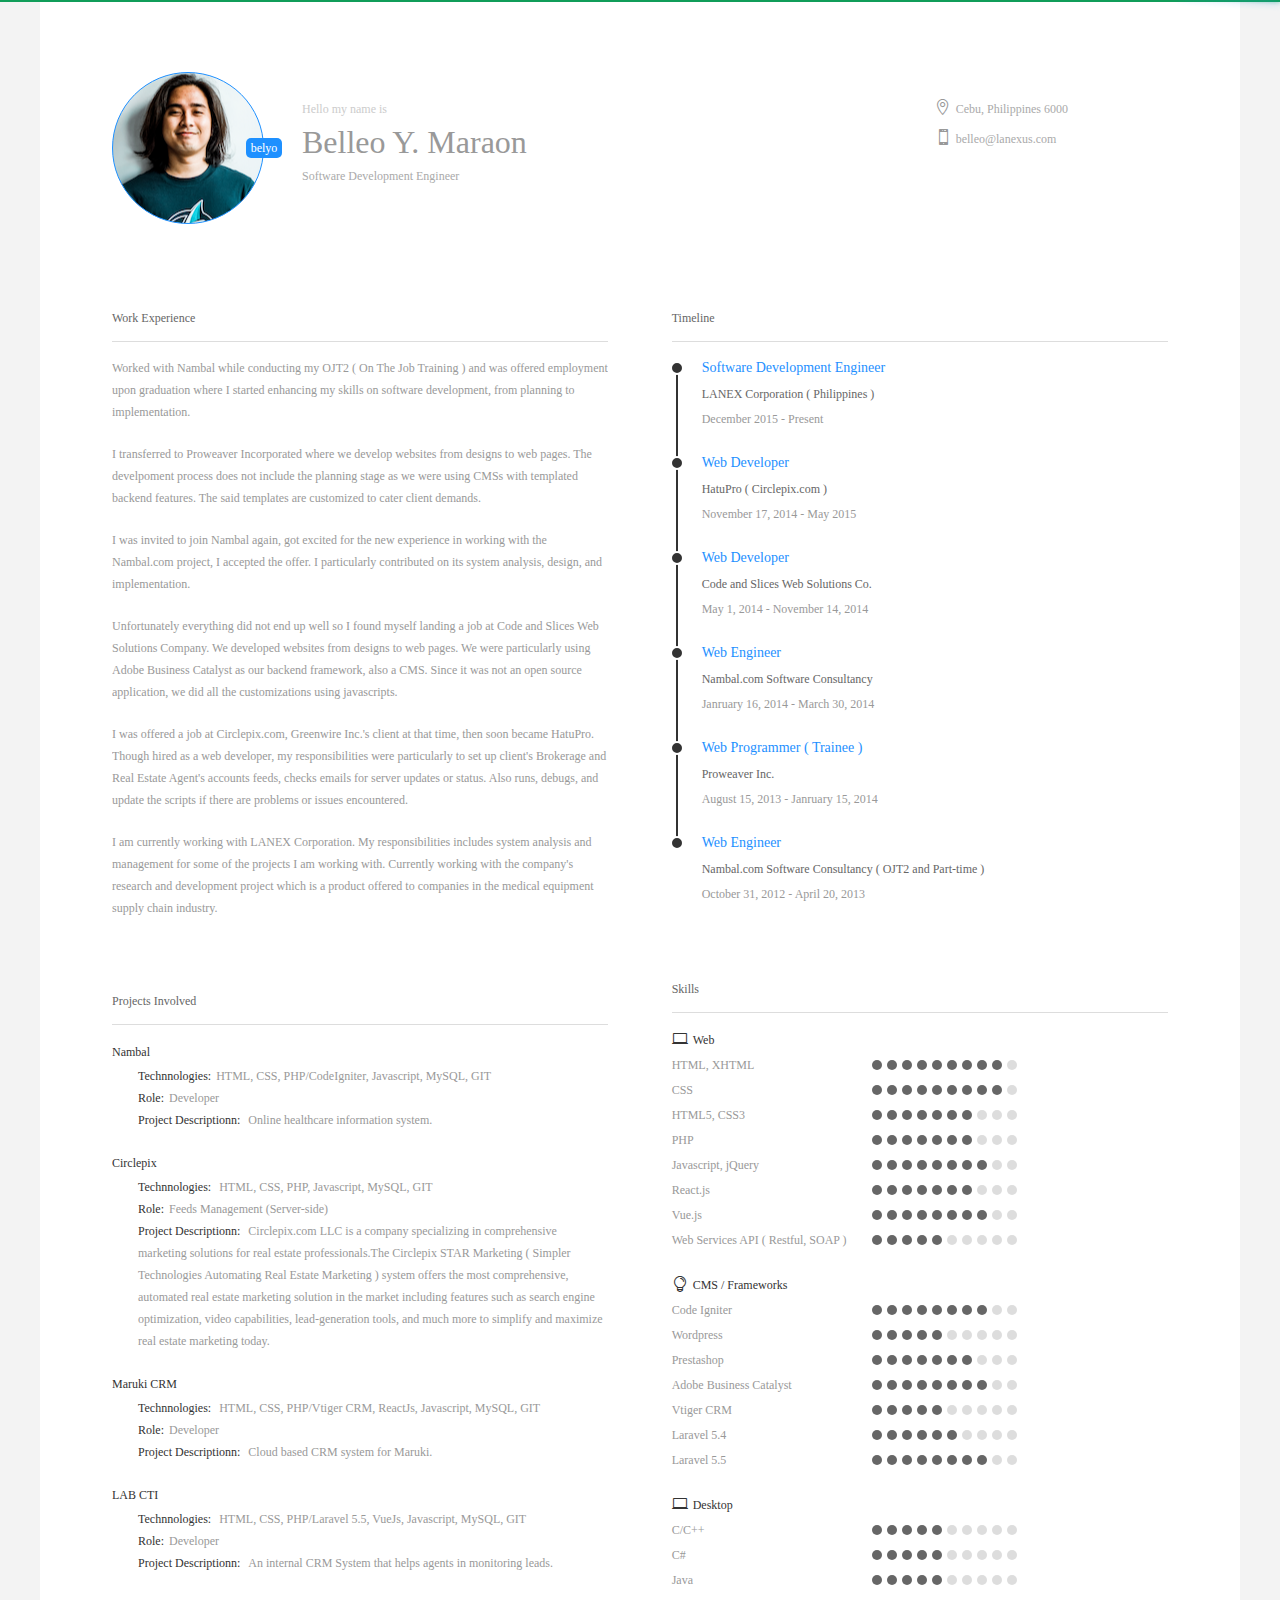
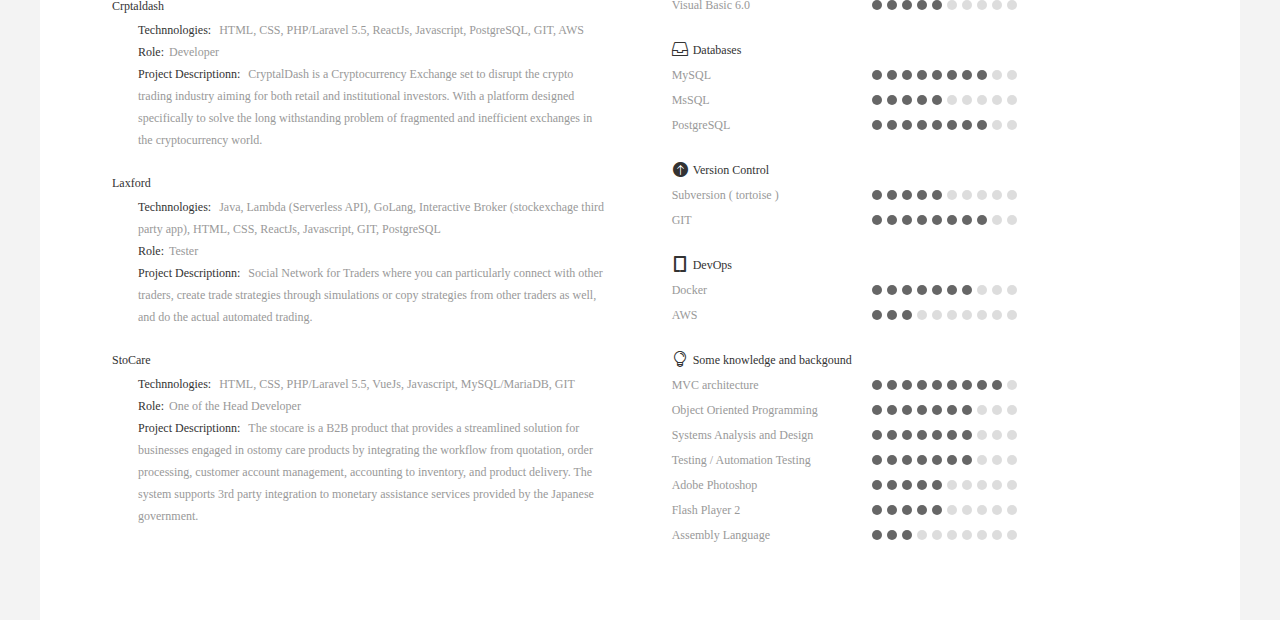
==== commit da600993: "refactor: made changes in Laxford project technologies list" ====
--- a/index.html
+++ b/index.html
@@ -129,7 +129,7 @@
                             <div class="con">
                                 <h3>Maruki CRM</h3>
                                 <p>
-                                    <strong>Technnologies:</strong><em> HTML, CSS, PHP/Vtiger CRM, ReactJS, Javascript,
+                                    <strong>Technnologies:</strong><em> HTML, CSS, PHP/Vtiger CRM, ReactJs, Javascript,
                                         MySQL, GIT </em><br />
                                     <strong>Role:</strong><em>Developer</em> <br />
                                     <strong>Project Descriptionn:</strong> <em>Cloud based CRM system for Maruki.</em>
@@ -141,7 +141,7 @@
                                 <h3>LAB CTI</h3>
                                 <p>
                                     <strong>Technnologies:</strong><em> HTML, CSS, PHP/Laravel
-                                        5.5, VueJS, Javascript, MySQL, GIT </em><br />
+                                        5.5, VueJs, Javascript, MySQL, GIT </em><br />
                                     <strong>Role:</strong><em>Developer</em> <br />
                                     <strong>Project Descriptionn:</strong> <em>An internal CRM System that helps agents
                                         in monitoring leads.</em>
@@ -153,7 +153,7 @@
                                 <h3>Crptaldash</h3>
                                 <p>
                                     <strong>Technnologies:</strong><em> HTML, CSS,
-                                        PHP/Laravel 5.5, ReactJS, Javascript, PostgreSQL, GIT, AWS </em><br />
+                                        PHP/Laravel 5.5, ReactJs, Javascript, PostgreSQL, GIT, AWS </em><br />
                                     <strong>Role:</strong><em>Developer</em> <br />
                                     <strong>Project Descriptionn:</strong> <em>CryptalDash is a Cryptocurrency Exchange
                                         set to disrupt the crypto trading industry
@@ -167,8 +167,10 @@
                             <div class="con">
                                 <h3>Laxford</h3>
                                 <p>
-                                    <strong>Technnologies:</strong><em> Java, GoLang, Interactive Broker (stockexchage
-                                        third party app), GIT, PostgreSQL </em><br />
+                                    <strong>Technnologies:</strong><em> Java, Lambda (Serverless API), GoLang,
+                                        Interactive
+                                        Broker (stockexchage third party app), HTML, CSS, ReactJs, Javascript, GIT,
+                                        PostgreSQL </em><br />
                                     <strong>Role:</strong><em>Tester</em> <br />
                                     <strong>Project Descriptionn:</strong> <em>Social Network for Traders where you can
                                         particularly connect with other traders, create trade strategies through
@@ -182,7 +184,7 @@
                                 <h3>StoCare</h3>
                                 <p>
                                     <strong>Technnologies:</strong><em> HTML, CSS, PHP/Laravel
-                                        5.5, VueJS, Javascript, MySQL/MariaDB, GIT </em><br />
+                                        5.5, VueJs, Javascript, MySQL/MariaDB, GIT </em><br />
                                     <strong>Role:</strong><em>One of the Head Developer</em> <br />
                                     <strong>Project Descriptionn:</strong> <em>The stocare is a B2B product that
                                         provides a streamlined solution for businesses engaged in ostomy care products
--- a/css/style.css
+++ b/css/style.css
@@ -112,7 +112,7 @@
     width: 150px; 
     height: 150px; 
     display: block; 
-    background: url( ../images/id_picture.png) 
+    background: url( ../images/ako2.png) 
     no-repeat center center;  
     border: 1px #1E90FF solid; 
     overflow: hidden; 
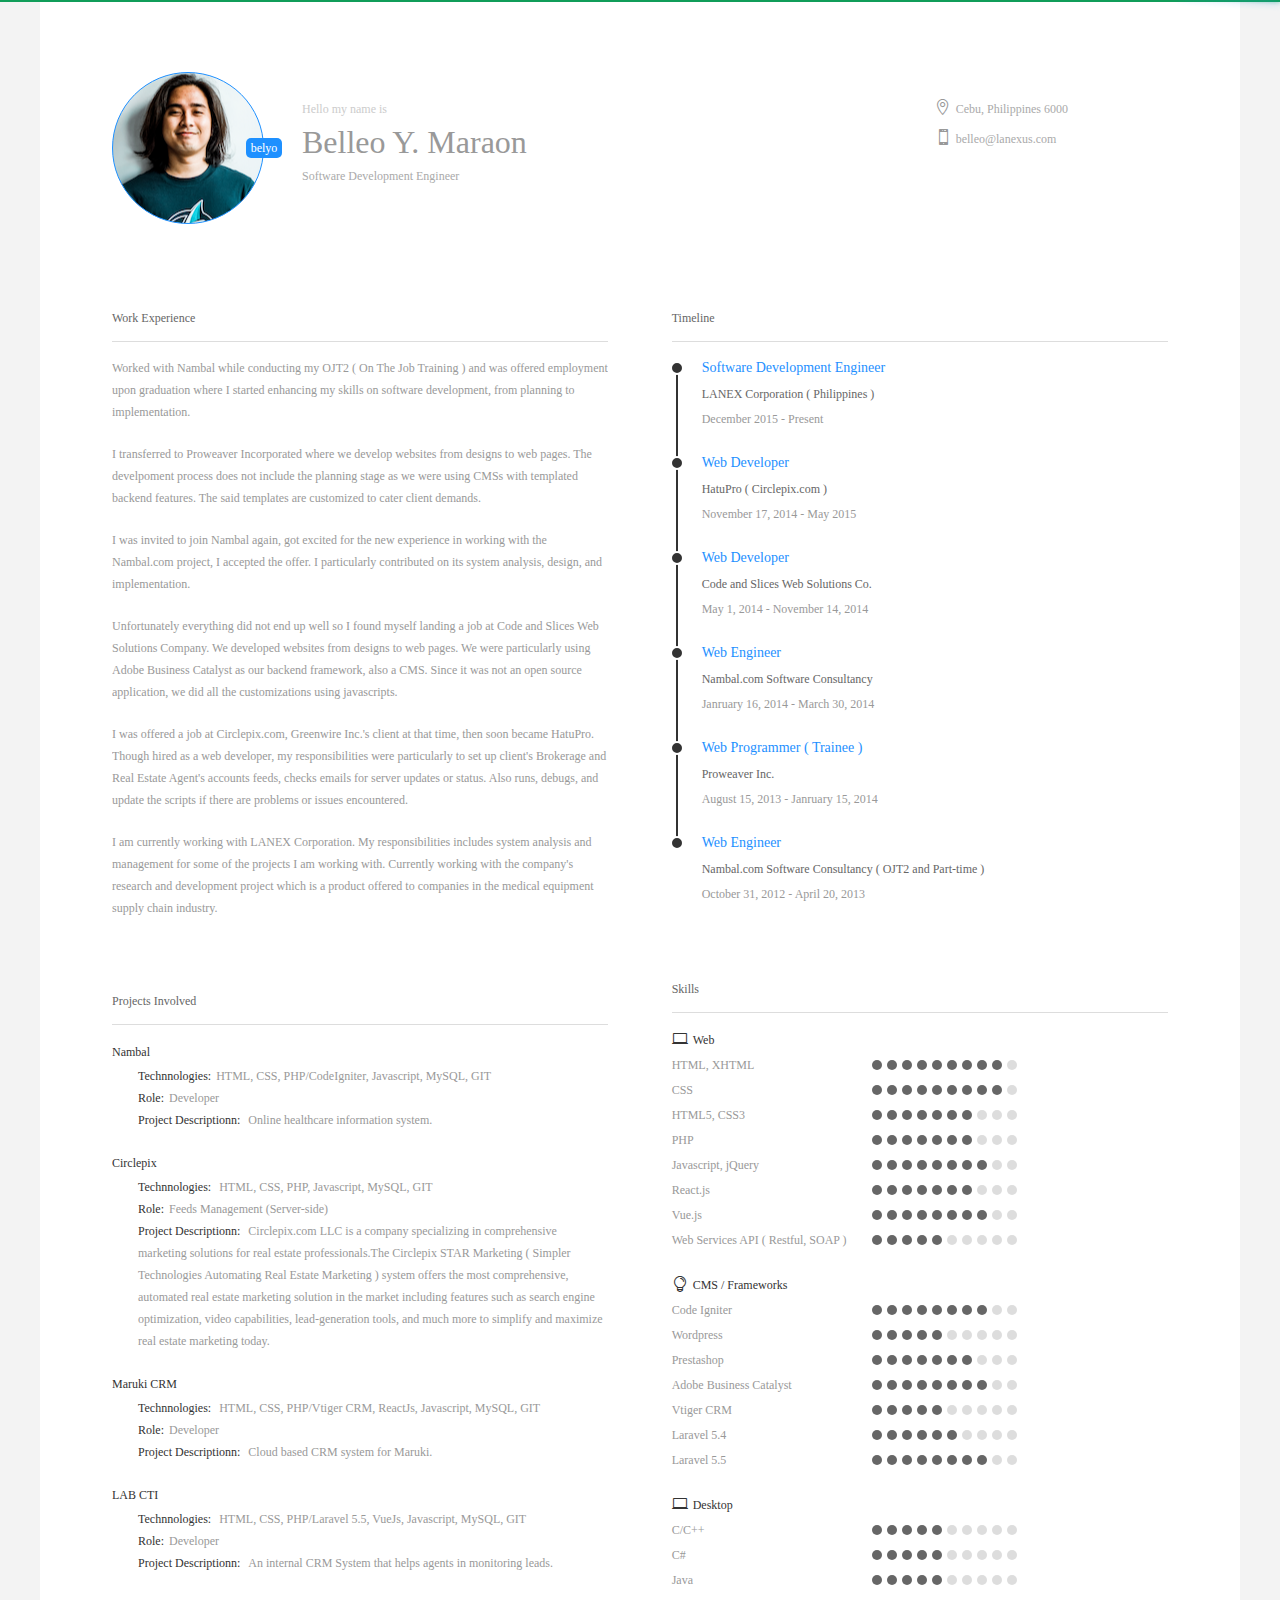
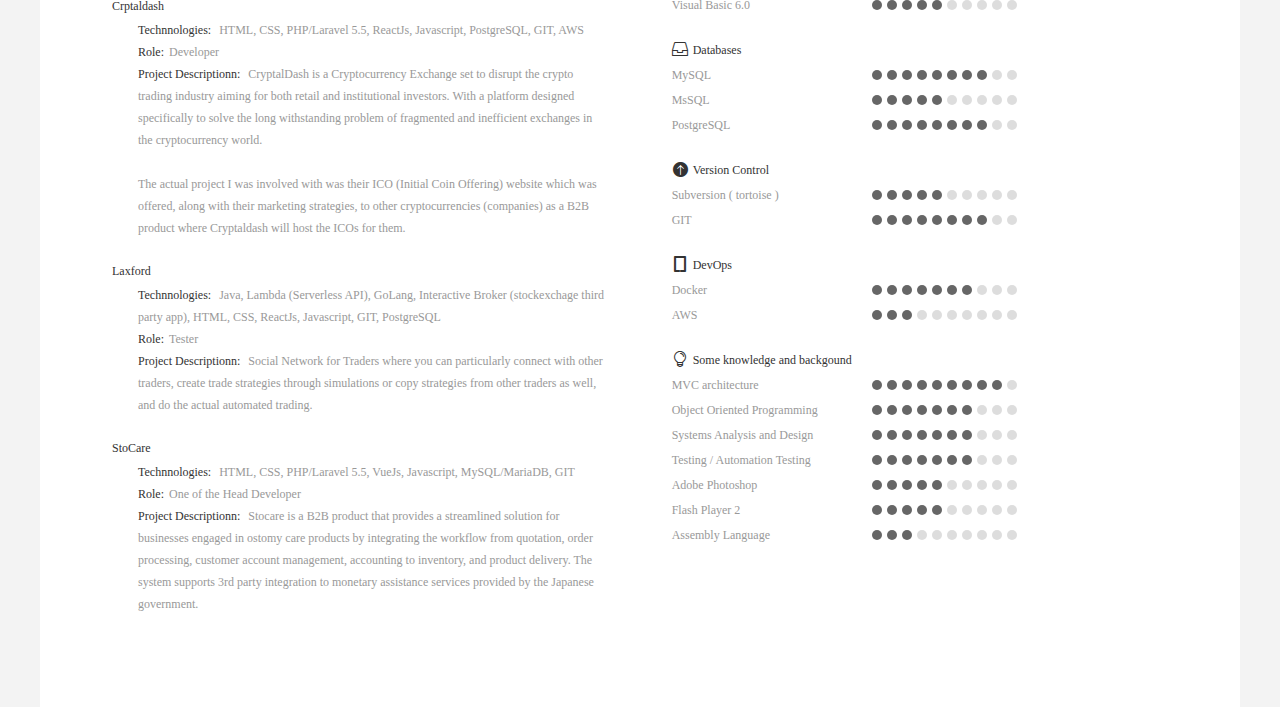
==== commit 05d3eb6f: "refactor: changes to clarify Cryptaldash work descrip" ====
--- a/index.html
+++ b/index.html
@@ -159,7 +159,11 @@
                                         set to disrupt the crypto trading industry
                                         aiming for both retail and institutional investors. With a platform designed
                                         specifically to solve the long withstanding problem of
-                                        fragmented and inefficient exchanges in the cryptocurrency world.</em>
+                                        fragmented and inefficient exchanges in the cryptocurrency world. <br /><br />
+                                        The actual project I was involved with was their ICO (Initial Coin
+                                        Offering) website which was offered, along with their marketing strategies, to
+                                        other cryptocurrencies (companies) as a B2B product where Cryptaldash will host
+                                        the ICOs for them.</em>
                                 </p>
                             </div>
                         </li>
@@ -186,7 +190,7 @@
                                     <strong>Technnologies:</strong><em> HTML, CSS, PHP/Laravel
                                         5.5, VueJs, Javascript, MySQL/MariaDB, GIT </em><br />
                                     <strong>Role:</strong><em>One of the Head Developer</em> <br />
-                                    <strong>Project Descriptionn:</strong> <em>The stocare is a B2B product that
+                                    <strong>Project Descriptionn:</strong> <em>Stocare is a B2B product that
                                         provides a streamlined solution for businesses engaged in ostomy care products
                                         by integrating the workflow from quotation, order processing, customer account
                                         management, accounting to inventory, and product delivery. The system supports
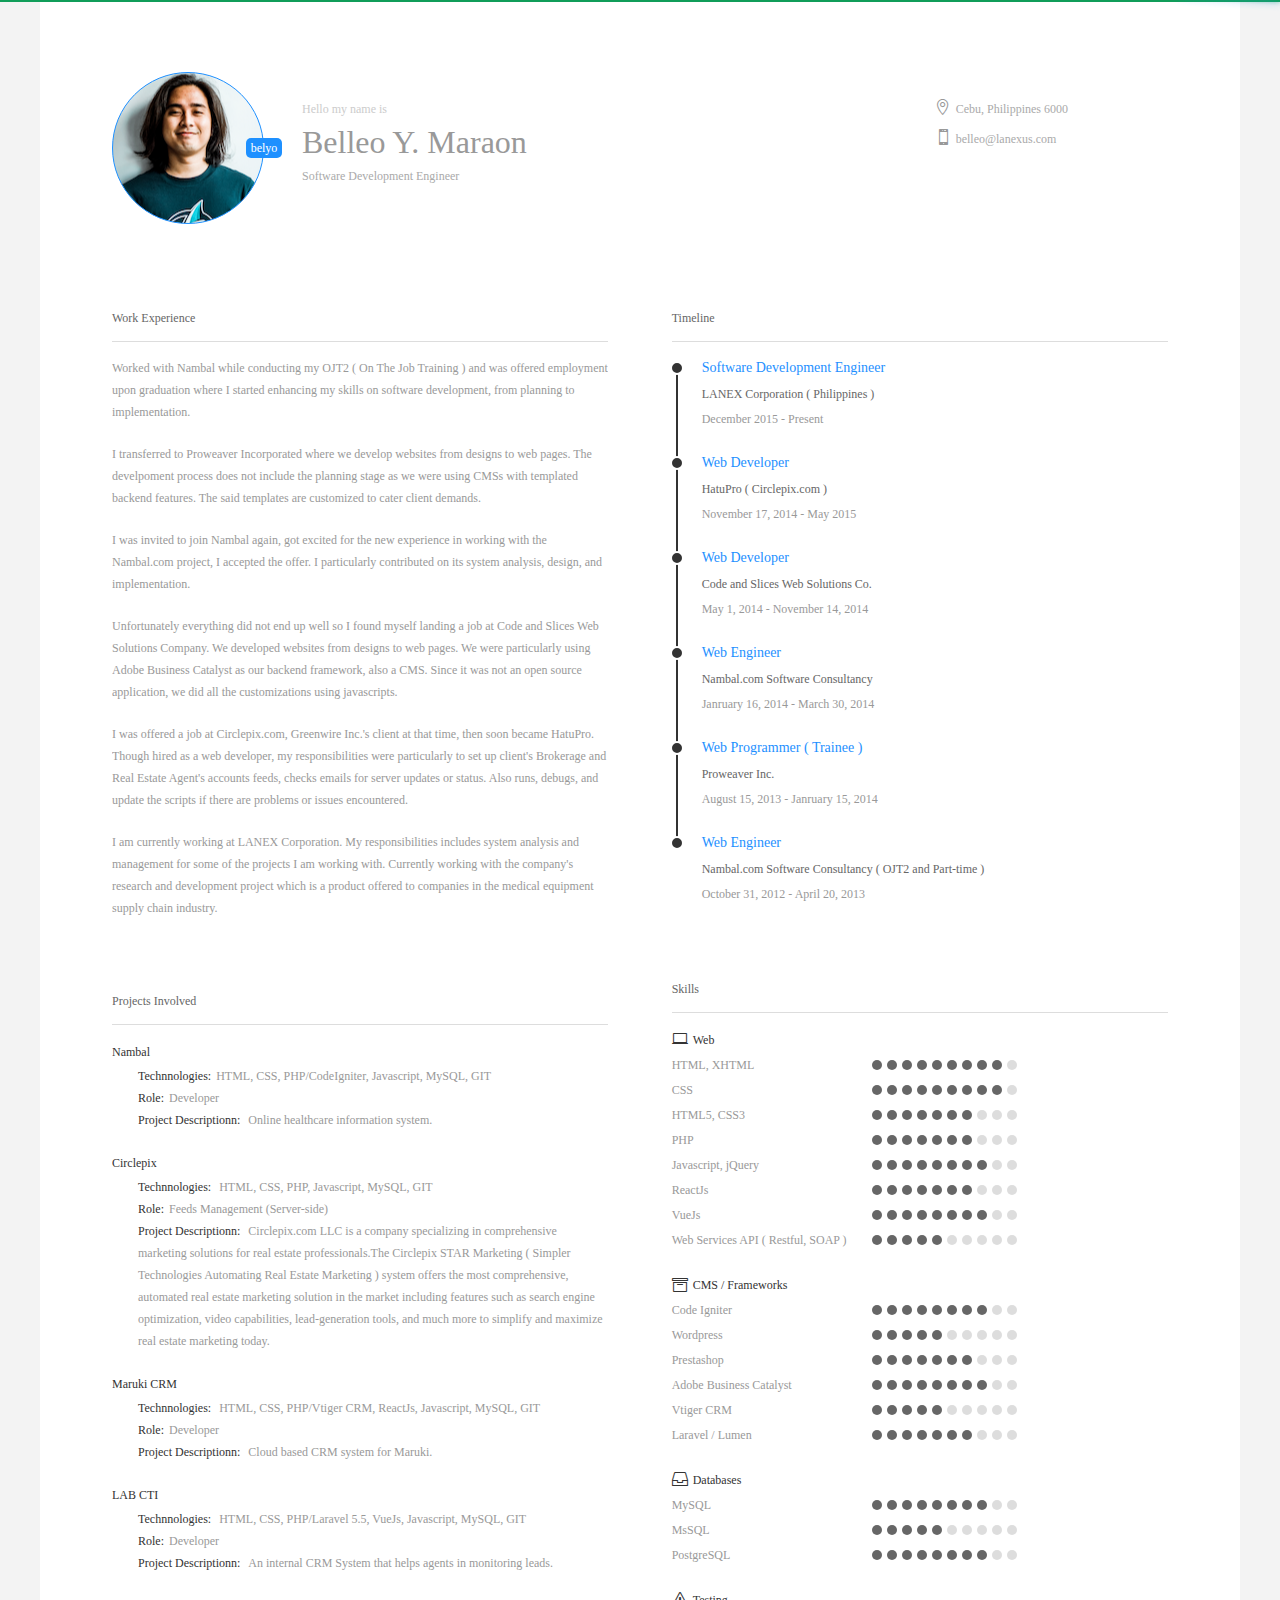
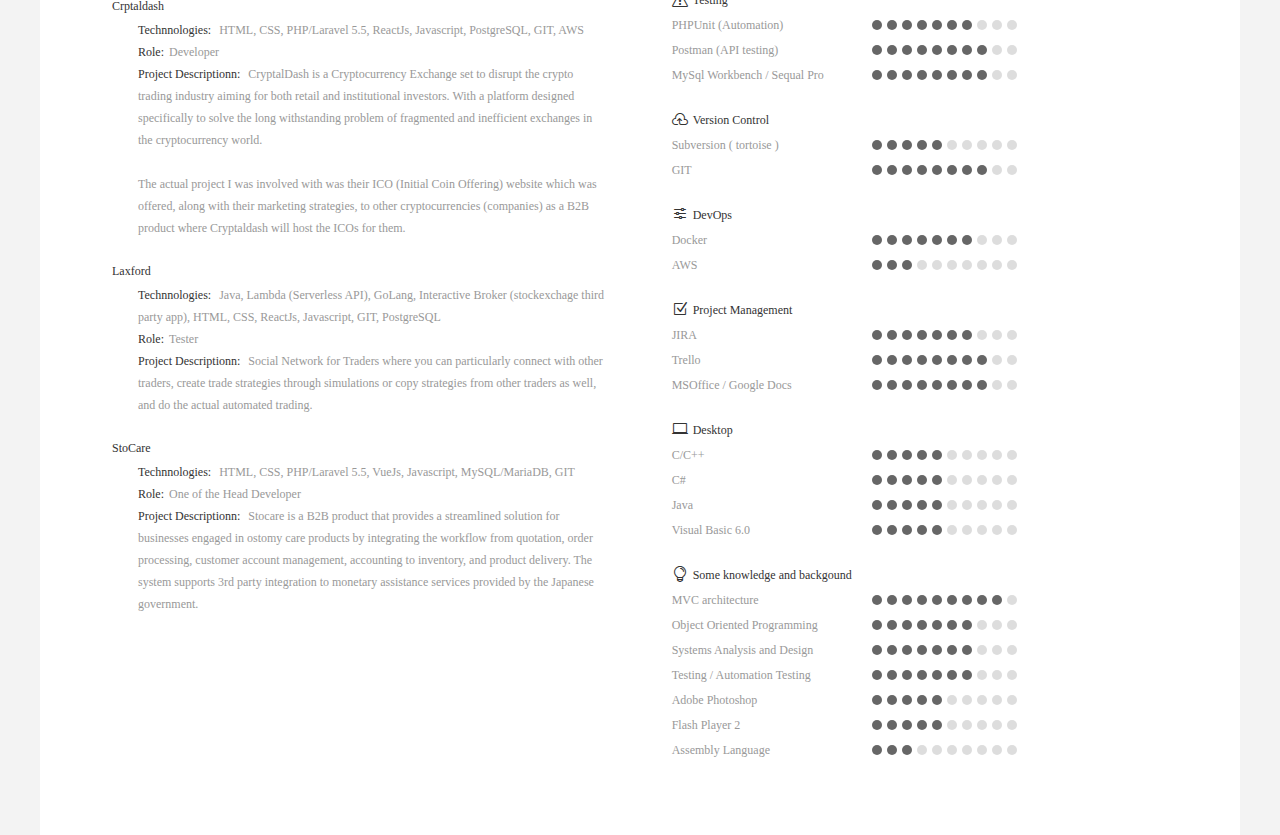
==== commit e16ef004: "refactor: added some skills and correct some contents" ====
--- a/index.html
+++ b/index.html
@@ -89,11 +89,10 @@
                         Also runs, debugs, and update the scripts if there are problems or issues encountered.
                     </p>
                     <p class="desc s6">
-                        I am currently working with LANEX Corporation.
+                        I am currently working at LANEX Corporation.
                         My responsibilities includes system analysis and management for some of the projects I am
-                        working with.
-                        Currently working with the company's research and development project which is a product
-                        offered to companies in the medical equipment supply chain industry.
+                        working with. Currently working with the company's research and development project which is a
+                        product offered to companies in the medical equipment supply chain industry.
                     </p>
 
                     <h5> Projects Involved </h5>
@@ -351,22 +350,22 @@
                         </dd>
                     </dl>
                     <dl class="clearfix">
-                        <dt> React.js </dt>
-                        <dd>
-                            <b></b>
-                            <b></b>
-                            <b></b>
-                            <b></b>
-                            <b></b>
-                            <b></b>
-                            <b></b>
-                            <em></em>
-                            <em></em>
-                            <em></em>
-                        </dd>
-                    </dl>
-                    <dl class="clearfix">
-                        <dt> Vue.js </dt>
+                        <dt> ReactJs </dt>
+                        <dd>
+                            <b></b>
+                            <b></b>
+                            <b></b>
+                            <b></b>
+                            <b></b>
+                            <b></b>
+                            <b></b>
+                            <em></em>
+                            <em></em>
+                            <em></em>
+                        </dd>
+                    </dl>
+                    <dl class="clearfix">
+                        <dt> VueJs </dt>
                         <dd>
                             <b></b>
                             <b></b>
@@ -397,7 +396,7 @@
                     </dl>
                     <dl class="clearfix mt20">
                         <dt>
-                            <h6><i aria-hidden="true" data-icon="&#xe007;"></i>CMS / Frameworks<h6>
+                            <h6><i aria-hidden="true" data-icon="&#xe02f;"></i>CMS / Frameworks<h6>
                         </dt>
                         <dd></dd>
                     </dl>
@@ -477,22 +476,232 @@
                         </dd>
                     </dl>
                     <dl class="clearfix">
-                        <dt> Laravel 5.4 </dt>
-                        <dd>
-                            <b></b>
-                            <b></b>
-                            <b></b>
-                            <b></b>
-                            <b></b>
-                            <b></b>
-                            <em></em>
-                            <em></em>
-                            <em></em>
-                            <em></em>
-                        </dd>
-                    </dl>
-                    <dl class="clearfix">
-                        <dt> Laravel 5.5 </dt>
+                        <dt> Laravel / Lumen </dt>
+                        <dd>
+                            <b></b>
+                            <b></b>
+                            <b></b>
+                            <b></b>
+                            <b></b>
+                            <b></b>
+                            <b></b>
+                            <em></em>
+                            <em></em>
+                            <em></em>
+                        </dd>
+                    </dl>
+                    <dl class="clearfix mt20">
+                        <dt>
+                            <h6><i aria-hidden="true" data-icon="&#xe020;"></i>Databases<h6>
+                        </dt>
+                        <dd></dd>
+                    </dl>
+                    <dl class="clearfix">
+                        <dt> MySQL </dt>
+                        <dd>
+                            <b></b>
+                            <b></b>
+                            <b></b>
+                            <b></b>
+                            <b></b>
+                            <b></b>
+                            <b></b>
+                            <b></b>
+                            <em></em>
+                            <em></em>
+                        </dd>
+                    </dl>
+                    <dl class="clearfix">
+                        <dt> MsSQL </dt>
+                        <dd>
+                            <b></b>
+                            <b></b>
+                            <b></b>
+                            <b></b>
+                            <b></b>
+                            <em></em>
+                            <em></em>
+                            <em></em>
+                            <em></em>
+                            <em></em>
+                        </dd>
+                    </dl>
+                    <dl class="clearfix">
+                        <dt> PostgreSQL </dt>
+                        <dd>
+                            <b></b>
+                            <b></b>
+                            <b></b>
+                            <b></b>
+                            <b></b>
+                            <b></b>
+                            <b></b>
+                            <b></b>
+                            <em></em>
+                            <em></em>
+                        </dd>
+                    </dl>
+                    <dl class="clearfix mt20">
+                        <dt>
+                            <h6><i aria-hidden="true" data-icon="&#x73;"></i>Testing<h6>
+                        </dt>
+                        <dd></dd>
+                    </dl>
+                    <dl class="clearfix">
+                        <dt> PHPUnit (Automation) </dt>
+                        <dd>
+                            <b></b>
+                            <b></b>
+                            <b></b>
+                            <b></b>
+                            <b></b>
+                            <b></b>
+                            <b></b>
+                            <em></em>
+                            <em></em>
+                            <em></em>
+                        </dd>
+                    </dl>
+                    <dl class="clearfix">
+                        <dt> Postman (API testing) </dt>
+                        <dd>
+                            <b></b>
+                            <b></b>
+                            <b></b>
+                            <b></b>
+                            <b></b>
+                            <b></b>
+                            <b></b>
+                            <b></b>
+                            <em></em>
+                            <em></em>
+                        </dd>
+                    </dl>
+                    <dl class="clearfix">
+                        <dt> MySql Workbench / Sequal Pro </dt>
+                        <dd>
+                            <b></b>
+                            <b></b>
+                            <b></b>
+                            <b></b>
+                            <b></b>
+                            <b></b>
+                            <b></b>
+                            <b></b>
+                            <em></em>
+                            <em></em>
+                        </dd>
+                    </dl>
+                    <dl class="clearfix mt20">
+                        <dt>
+                            <h6><i aria-hidden="true" data-icon="&#xe003;"></i>Version Control<h6>
+                        </dt>
+                        <dd></dd>
+                    </dl>
+                    <dl class="clearfix">
+                        <dt> Subversion ( tortoise ) </dt>
+                        <dd>
+                            <b></b>
+                            <b></b>
+                            <b></b>
+                            <b></b>
+                            <b></b>
+                            <em></em>
+                            <em></em>
+                            <em></em>
+                            <em></em>
+                            <em></em>
+                        </dd>
+                    </dl>
+                    <dl class="clearfix">
+                        <dt> GIT </dt>
+                        <dd>
+                            <b></b>
+                            <b></b>
+                            <b></b>
+                            <b></b>
+                            <b></b>
+                            <b></b>
+                            <b></b>
+                            <b></b>
+                            <em></em>
+                            <em></em>
+                        </dd>
+                    </dl>
+                    <dl class="clearfix mt20">
+                        <dt>
+                            <h6><i aria-hidden="true" data-icon="&#x66;"></i>DevOps<h6>
+                        </dt>
+                        <dd></dd>
+                    </dl>
+                    <dl class="clearfix">
+                        <dt> Docker </dt>
+                        <dd>
+                            <b></b>
+                            <b></b>
+                            <b></b>
+                            <b></b>
+                            <b></b>
+                            <b></b>
+                            <b></b>
+                            <em></em>
+                            <em></em>
+                            <em></em>
+                        </dd>
+                    </dl>
+                    <dl class="clearfix">
+                        <dt> AWS </dt>
+                        <dd>
+                            <b></b>
+                            <b></b>
+                            <b></b>
+                            <em></em>
+                            <em></em>
+                            <em></em>
+                            <em></em>
+                            <em></em>
+                            <em></em>
+                            <em></em>
+                        </dd>
+                    </dl>
+                    <dl class="clearfix mt20">
+                        <dt>
+                            <h6><i aria-hidden="true" data-icon="&#x5a;"></i>Project Management<h6>
+                        </dt>
+                        <dd></dd>
+                    </dl>
+                    <dl class="clearfix">
+                        <dt> JIRA </dt>
+                        <dd>
+                            <b></b>
+                            <b></b>
+                            <b></b>
+                            <b></b>
+                            <b></b>
+                            <b></b>
+                            <b></b>
+                            <em></em>
+                            <em></em>
+                            <em></em>
+                        </dd>
+                    </dl>
+                    <dl class="clearfix">
+                        <dt> Trello </dt>
+                        <dd>
+                            <b></b>
+                            <b></b>
+                            <b></b>
+                            <b></b>
+                            <b></b>
+                            <b></b>
+                            <b></b>
+                            <b></b>
+                            <em></em>
+                            <em></em>
+                        </dd>
+                    </dl>
+                    <dl class="clearfix">
+                        <dt> MSOffice / Google Docs </dt>
                         <dd>
                             <b></b>
                             <b></b>
@@ -565,129 +774,6 @@
                             <b></b>
                             <b></b>
                             <b></b>
-                            <em></em>
-                            <em></em>
-                            <em></em>
-                            <em></em>
-                            <em></em>
-                        </dd>
-                    </dl>
-                    <dl class="clearfix mt20">
-                        <dt>
-                            <h6><i aria-hidden="true" data-icon="&#xe020;"></i>Databases<h6>
-                        </dt>
-                        <dd></dd>
-                    </dl>
-                    <dl class="clearfix">
-                        <dt> MySQL </dt>
-                        <dd>
-                            <b></b>
-                            <b></b>
-                            <b></b>
-                            <b></b>
-                            <b></b>
-                            <b></b>
-                            <b></b>
-                            <b></b>
-                            <em></em>
-                            <em></em>
-                        </dd>
-                    </dl>
-                    <dl class="clearfix">
-                        <dt> MsSQL </dt>
-                        <dd>
-                            <b></b>
-                            <b></b>
-                            <b></b>
-                            <b></b>
-                            <b></b>
-                            <em></em>
-                            <em></em>
-                            <em></em>
-                            <em></em>
-                            <em></em>
-                        </dd>
-                    </dl>
-                    <dl class="clearfix">
-                        <dt> PostgreSQL </dt>
-                        <dd>
-                            <b></b>
-                            <b></b>
-                            <b></b>
-                            <b></b>
-                            <b></b>
-                            <b></b>
-                            <b></b>
-                            <b></b>
-                            <em></em>
-                            <em></em>
-                        </dd>
-                    </dl>
-                    <dl class="clearfix mt20">
-                        <dt>
-                            <h6><i aria-hidden="true" data-icon="&#xe039;"></i>Version Control<h6>
-                        </dt>
-                        <dd></dd>
-                    </dl>
-                    <dl class="clearfix">
-                        <dt> Subversion ( tortoise ) </dt>
-                        <dd>
-                            <b></b>
-                            <b></b>
-                            <b></b>
-                            <b></b>
-                            <b></b>
-                            <em></em>
-                            <em></em>
-                            <em></em>
-                            <em></em>
-                            <em></em>
-                        </dd>
-                    </dl>
-                    <dl class="clearfix">
-                        <dt> GIT </dt>
-                        <dd>
-                            <b></b>
-                            <b></b>
-                            <b></b>
-                            <b></b>
-                            <b></b>
-                            <b></b>
-                            <b></b>
-                            <b></b>
-                            <em></em>
-                            <em></em>
-                        </dd>
-                    </dl>
-                    <dl class="clearfix mt20">
-                        <dt>
-                            <h6><i aria-hidden="true" data-icon="&#xe00c;"></i>DevOps<h6>
-                        </dt>
-                        <dd></dd>
-                    </dl>
-                    <dl class="clearfix">
-                        <dt> Docker </dt>
-                        <dd>
-                            <b></b>
-                            <b></b>
-                            <b></b>
-                            <b></b>
-                            <b></b>
-                            <b></b>
-                            <b></b>
-                            <em></em>
-                            <em></em>
-                            <em></em>
-                        </dd>
-                    </dl>
-                    <dl class="clearfix">
-                        <dt> AWS </dt>
-                        <dd>
-                            <b></b>
-                            <b></b>
-                            <b></b>
-                            <em></em>
-                            <em></em>
                             <em></em>
                             <em></em>
                             <em></em>
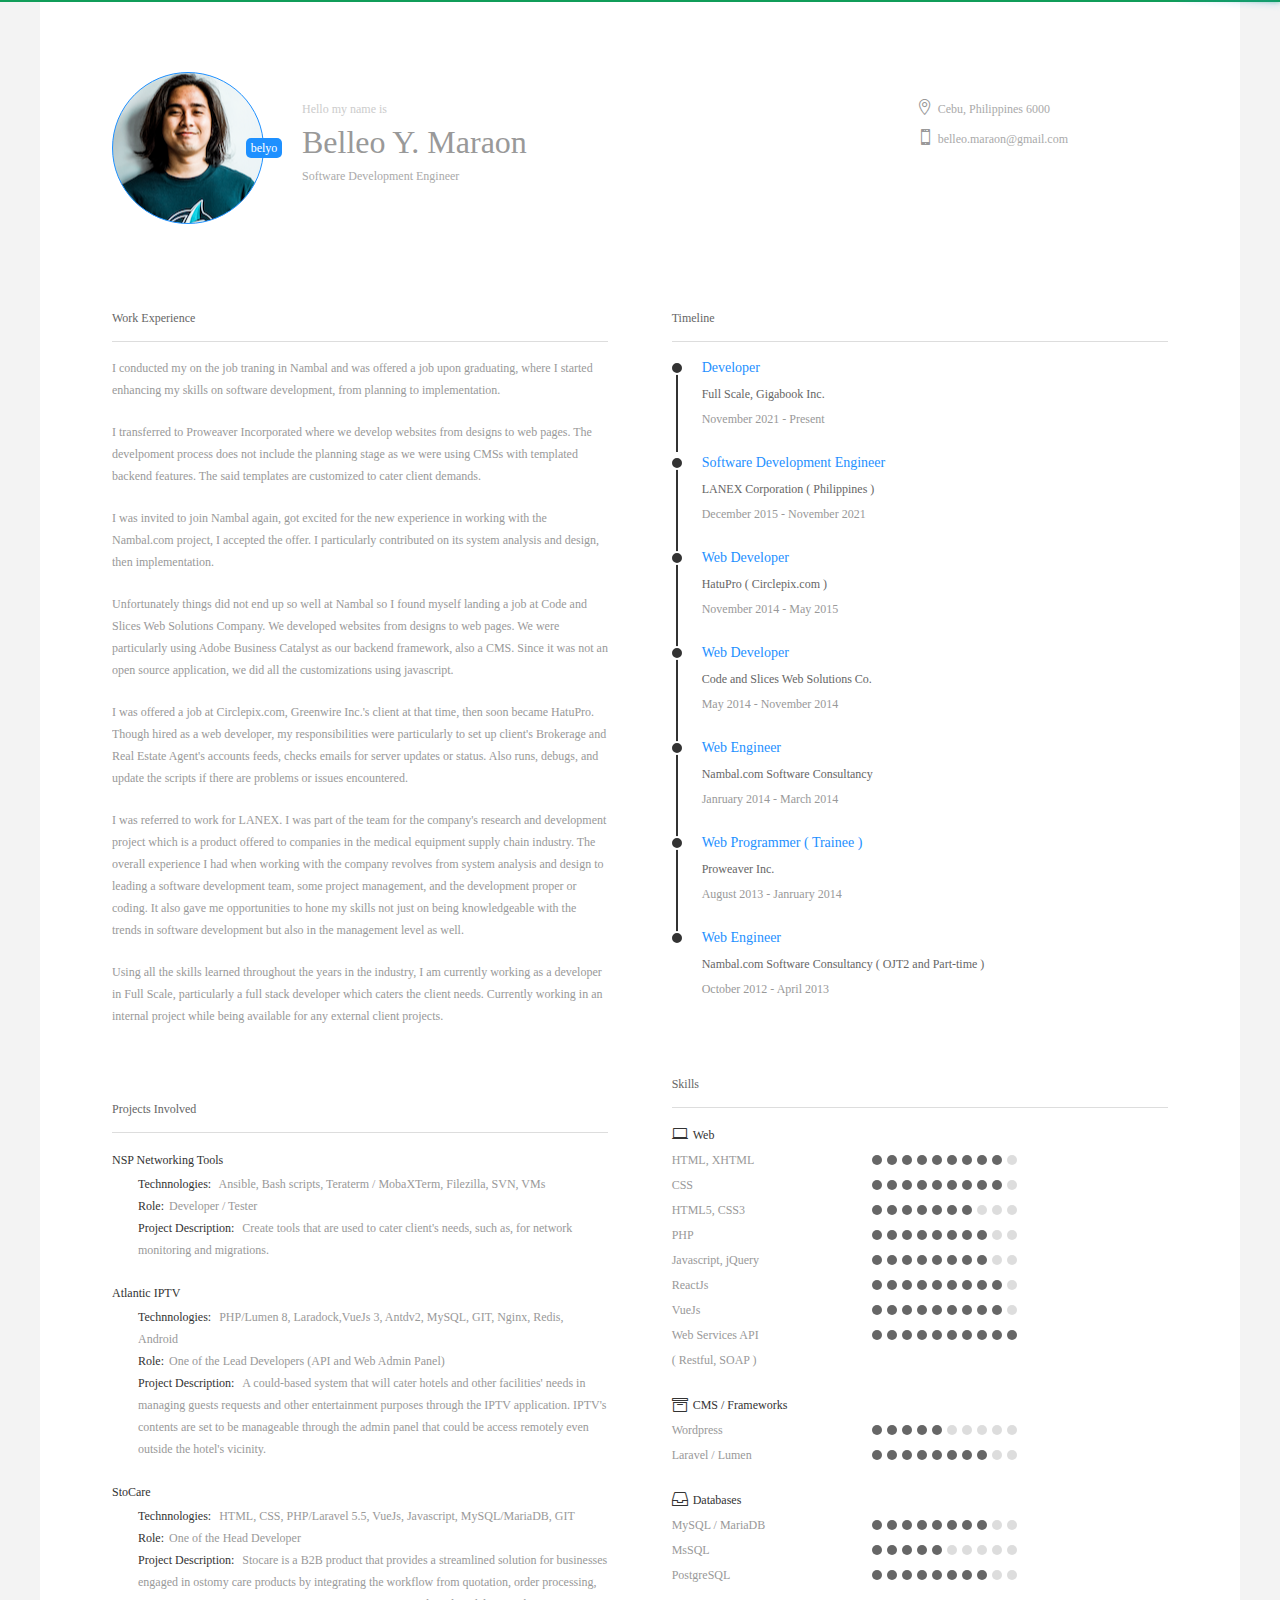
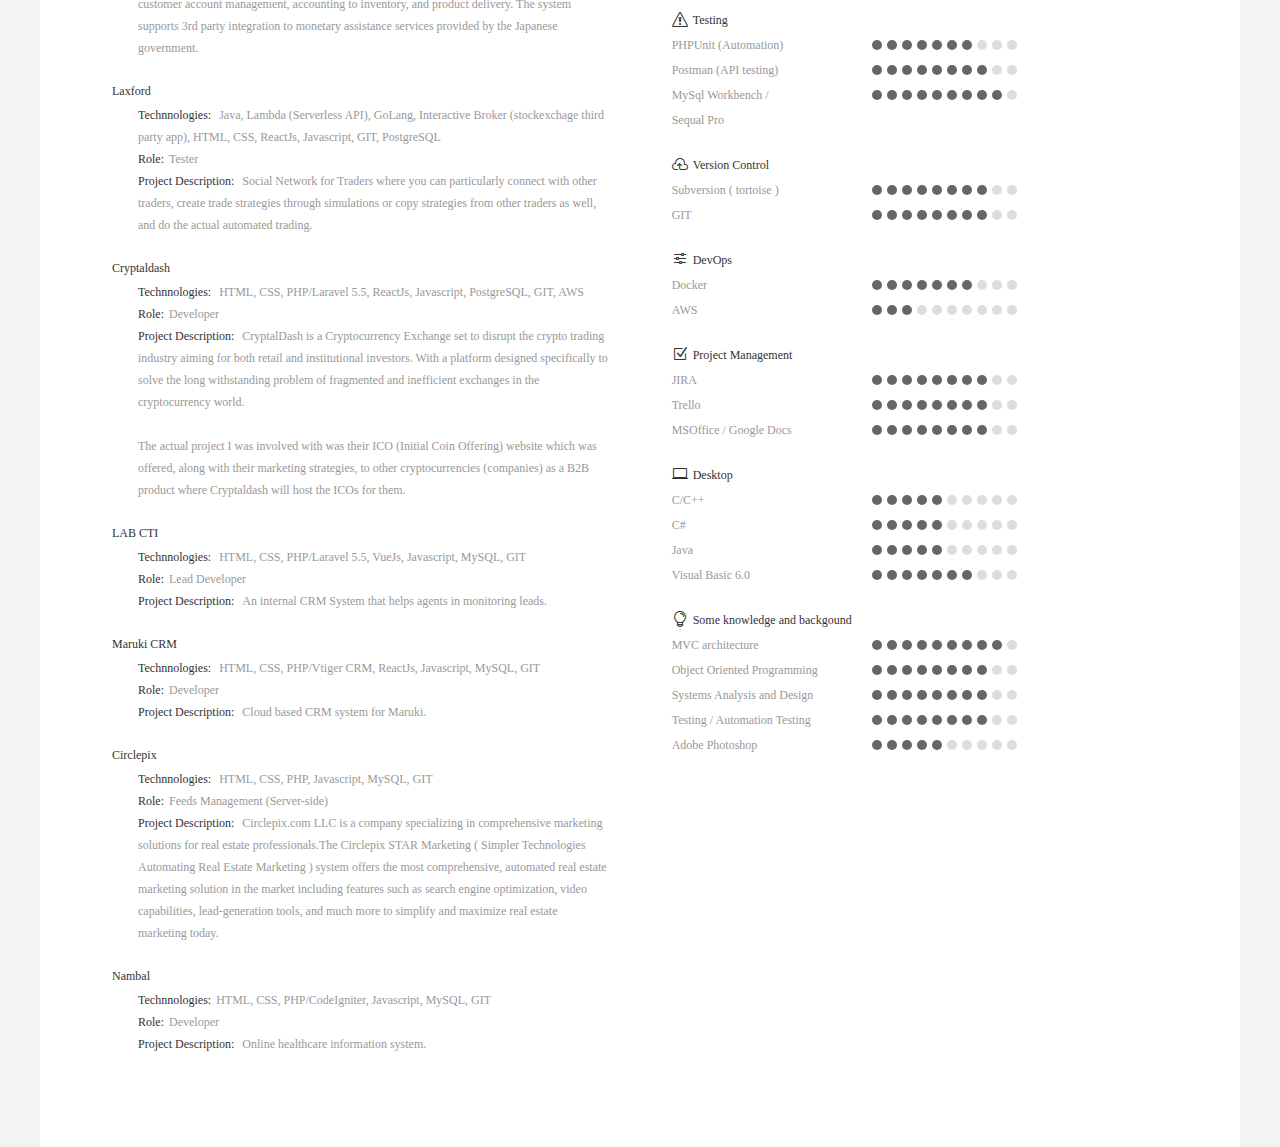
==== commit cbdbea67: "Refactor: updated all CV details" ====
--- a/index.html
+++ b/index.html
@@ -46,7 +46,7 @@
                     <span>
                         <p><i aria-hidden="true" data-icon="&#xe01d;"></i> Cebu, Philippines 6000 </p>
                         <p><a href="javascript:;" class="tel_me"><i aria-hidden="true" data-icon="&#xe00b;"></i>
-                                belleo@lanexus.com </a></p>
+                                belleo.maraon@gmail.com </a></p>
                     </span>
                 </div>
             </div>
@@ -59,102 +59,114 @@
 
                     <h5> Work Experience </h5>
                     <p class="desc s1">
-                        Worked with Nambal while conducting my OJT2 ( On The Job Training ) and was offered employment
-                        upon graduation where I started enhancing my skills on software development, from planning to
-                        implementation.
+                        I conducted my on the job traning in Nambal and was offered a job upon graduating, where I started
+                        enhancing my skills on software development, from planning to implementation.
                     </p>
                     <p class="desc s2">
                         I transferred to Proweaver Incorporated where we develop websites from designs to web pages.
                         The develpoment process does not include the planning stage as we were using CMSs with
-                        templated backend features.
-                        The said templates are customized to cater client demands.
+                        templated backend features. The said templates are customized to cater client demands.
                     </p>
                     <p class="desc s3">
                         I was invited to join Nambal again, got excited for the new experience in working with the
-                        Nambal.com project, I accepted the offer.
-                        I particularly contributed on its system analysis, design, and implementation.
+                        Nambal.com project, I accepted the offer. I particularly contributed on its system analysis and
+                        design, then implementation.
                     </p>
                     <p class="desc s4">
-                        Unfortunately everything did not end up well so I found myself landing a job at Code and Slices
-                        Web Solutions Company.
-                        We developed websites from designs to web pages.
-                        We were particularly using Adobe Business Catalyst as our backend framework, also a CMS.
-                        Since it was not an open source application, we did all the customizations using javascripts.
+                        Unfortunately things did not end up so well at Nambal so I found myself landing a job at Code and Slices
+                        Web Solutions Company. We developed websites from designs to web pages. We were particularly using
+                        Adobe Business Catalyst as our backend framework, also a CMS. Since it was not an open source
+                        application, we did all the customizations using javascript.
                     </p>
                     <p class="desc s5">
                         I was offered a job at Circlepix.com, Greenwire Inc.'s client at that time, then soon became
-                        HatuPro.
-                        Though hired as a web developer, my responsibilities were particularly to set up client's
+                        HatuPro. Though hired as a web developer, my responsibilities were particularly to set up client's
                         Brokerage and Real Estate Agent's accounts feeds, checks emails for server updates or status.
                         Also runs, debugs, and update the scripts if there are problems or issues encountered.
                     </p>
                     <p class="desc s6">
-                        I am currently working at LANEX Corporation.
-                        My responsibilities includes system analysis and management for some of the projects I am
-                        working with. Currently working with the company's research and development project which is a
-                        product offered to companies in the medical equipment supply chain industry.
+                        I was referred to work for LANEX. I was part of the team for the company's research and development project
+                        which is a product offered to companies in the medical equipment supply chain industry. The overall
+                        experience I had when working with the company revolves from system analysis and design to leading a software
+                        development team, some project management, and the development proper or coding. It also gave me opportunities
+                        to hone my skills not just on being knowledgeable with the trends in software development but also in the
+                        management level as well.
+                    </p>
+                    <p class="desc s7">
+                        Using all the skills learned throughout the years in the industry, I am currently working as a developer in
+                        Full Scale, particularly a full stack developer which caters the client needs. Currently working in an internal
+                        project while being available for any external client projects.
                     </p>
 
                     <h5> Projects Involved </h5>
                     <ul>
                         <li class="clearfix">
                             <div class="con">
-                                <h3>Nambal</h3>
+                                <h3>NSP Networking Tools</h3>
                                 <p>
-                                    <strong>Technnologies:</strong><em>HTML, CSS, PHP/CodeIgniter,
-                                        Javascript, MySQL, GIT </em><br />
-                                    <strong>Role:</strong><em>Developer</em> <br />
-                                    <strong>Project Descriptionn:</strong> <em>Online healthcare information system.</em>
+                                    <strong>Technnologies:</strong><em> Ansible, Bash scripts, Teraterm / MobaXTerm,
+                                        Filezilla, SVN, VMs </em><br />
+                                    <strong>Role:</strong><em>Developer / Tester</em> <br />
+                                    <strong>Project Description:</strong> <em> Create tools that are used to cater
+                                        client's needs, such as, for network monitoring and migrations.</em>
                                 </p>
                             </div>
                         </li>
                         <li class="clearfix">
                             <div class="con">
-                                <h3>Circlepix</h3>
+                                <h3>Atlantic IPTV</h3>
                                 <p>
-                                    <strong>Technnologies:</strong><em> HTML, CSS, PHP, Javascript, MySQL, GIT </em><br />
-                                    <strong>Role:</strong><em>Feeds Management (Server-side)</em> <br />
-                                    <strong>Project Descriptionn:</strong> <em>Circlepix.com LLC is a company
-                                        specializing in comprehensive marketing solutions for real estate
-                                        professionals.The Circlepix STAR Marketing ( Simpler Technologies Automating
-                                        Real Estate Marketing ) system offers the most comprehensive, automated real
-                                        estate marketing solution in the market including features such as search
-                                        engine optimization, video capabilities, lead-generation tools, and much more
-                                        to simplify and maximize real estate marketing today.</em>
+                                    <strong>Technnologies:</strong><em> PHP/Lumen 8, Laradock,VueJs 3, Antdv2, MySQL,
+                                        GIT, Nginx, Redis, Android </em><br />
+                                    <strong>Role:</strong><em>One of the Lead Developers (API and Web Admin Panel)</em> <br />
+                                    <strong>Project Description:</strong> <em>A could-based system that will cater
+                                        hotels and other facilities' needs in managing guests requests and other
+                                        entertainment purposes through the IPTV application. IPTV's contents are set
+                                        to be manageable through the admin panel that could be access remotely even
+                                        outside the hotel's vicinity.</em>
                                 </p>
                             </div>
                         </li>
                         <li class="clearfix">
                             <div class="con">
-                                <h3>Maruki CRM</h3>
-                                <p>
-                                    <strong>Technnologies:</strong><em> HTML, CSS, PHP/Vtiger CRM, ReactJs, Javascript,
-                                        MySQL, GIT </em><br />
-                                    <strong>Role:</strong><em>Developer</em> <br />
-                                    <strong>Project Descriptionn:</strong> <em>Cloud based CRM system for Maruki.</em>
-                                </p>
-                            </div>
-                        </li>
-                        <li class="clearfix">
-                            <div class="con">
-                                <h3>LAB CTI</h3>
+                                <h3>StoCare</h3>
                                 <p>
                                     <strong>Technnologies:</strong><em> HTML, CSS, PHP/Laravel
-                                        5.5, VueJs, Javascript, MySQL, GIT </em><br />
-                                    <strong>Role:</strong><em>Developer</em> <br />
-                                    <strong>Project Descriptionn:</strong> <em>An internal CRM System that helps agents
-                                        in monitoring leads.</em>
+                                        5.5, VueJs, Javascript, MySQL/MariaDB, GIT </em><br />
+                                    <strong>Role:</strong><em>One of the Head Developer</em> <br />
+                                    <strong>Project Description:</strong> <em>Stocare is a B2B product that
+                                        provides a streamlined solution for businesses engaged in ostomy care products
+                                        by integrating the workflow from quotation, order processing, customer account
+                                        management, accounting to inventory, and product delivery. The system supports
+                                        3rd party integration to monetary assistance services provided by the Japanese
+                                        government.</em>
                                 </p>
                             </div>
                         </li>
                         <li class="clearfix">
                             <div class="con">
-                                <h3>Crptaldash</h3>
+                                <h3>Laxford</h3>
+                                <p>
+                                    <strong>Technnologies:</strong><em> Java, Lambda (Serverless API), GoLang,
+                                        Interactive
+                                        Broker (stockexchage third party app), HTML, CSS, ReactJs, Javascript, GIT,
+                                        PostgreSQL </em><br />
+                                    <strong>Role:</strong><em>Tester</em> <br />
+                                    <strong>Project Description:</strong> <em>Social Network for Traders where you can
+                                        particularly connect with other traders, create trade strategies through
+                                        simulations or copy strategies from other traders as well, and do the actual
+                                        automated trading.</em>
+                                </p>
+                            </div>
+                        </li>
+                        <li class="clearfix">
+                            <div class="con">
+                                <h3>Cryptaldash</h3>
                                 <p>
                                     <strong>Technnologies:</strong><em> HTML, CSS,
                                         PHP/Laravel 5.5, ReactJs, Javascript, PostgreSQL, GIT, AWS </em><br />
                                     <strong>Role:</strong><em>Developer</em> <br />
-                                    <strong>Project Descriptionn:</strong> <em>CryptalDash is a Cryptocurrency Exchange
+                                    <strong>Project Description:</strong> <em>CryptalDash is a Cryptocurrency Exchange
                                         set to disrupt the crypto trading industry
                                         aiming for both retail and institutional investors. With a platform designed
                                         specifically to solve the long withstanding problem of
@@ -168,33 +180,51 @@
                         </li>
                         <li class="clearfix">
                             <div class="con">
-                                <h3>Laxford</h3>
+                                <h3>LAB CTI</h3>
                                 <p>
-                                    <strong>Technnologies:</strong><em> Java, Lambda (Serverless API), GoLang,
-                                        Interactive
-                                        Broker (stockexchage third party app), HTML, CSS, ReactJs, Javascript, GIT,
-                                        PostgreSQL </em><br />
-                                    <strong>Role:</strong><em>Tester</em> <br />
-                                    <strong>Project Descriptionn:</strong> <em>Social Network for Traders where you can
-                                        particularly connect with other traders, create trade strategies through
-                                        simulations or copy strategies from other traders as well, and do the actual
-                                        automated trading.</em>
+                                    <strong>Technnologies:</strong><em> HTML, CSS, PHP/Laravel 5.5, VueJs, Javascript,
+                                        MySQL, GIT </em><br />
+                                    <strong>Role:</strong><em>Lead Developer</em> <br />
+                                    <strong>Project Description:</strong> <em>An internal CRM System that helps agents
+                                        in monitoring leads.</em>
                                 </p>
                             </div>
                         </li>
                         <li class="clearfix">
                             <div class="con">
-                                <h3>StoCare</h3>
+                                <h3>Maruki CRM</h3>
                                 <p>
-                                    <strong>Technnologies:</strong><em> HTML, CSS, PHP/Laravel
-                                        5.5, VueJs, Javascript, MySQL/MariaDB, GIT </em><br />
-                                    <strong>Role:</strong><em>One of the Head Developer</em> <br />
-                                    <strong>Project Descriptionn:</strong> <em>Stocare is a B2B product that
-                                        provides a streamlined solution for businesses engaged in ostomy care products
-                                        by integrating the workflow from quotation, order processing, customer account
-                                        management, accounting to inventory, and product delivery. The system supports
-                                        3rd party integration to monetary assistance services provided by the Japanese
-                                        government.</em>
+                                    <strong>Technnologies:</strong><em> HTML, CSS, PHP/Vtiger CRM, ReactJs, Javascript,
+                                        MySQL, GIT </em><br />
+                                    <strong>Role:</strong><em>Developer</em> <br />
+                                    <strong>Project Description:</strong> <em>Cloud based CRM system for Maruki.</em>
+                                </p>
+                            </div>
+                        </li>
+                        <li class="clearfix">
+                            <div class="con">
+                                <h3>Circlepix</h3>
+                                <p>
+                                    <strong>Technnologies:</strong><em> HTML, CSS, PHP, Javascript, MySQL, GIT </em><br />
+                                    <strong>Role:</strong><em>Feeds Management (Server-side)</em> <br />
+                                    <strong>Project Description:</strong> <em>Circlepix.com LLC is a company
+                                        specializing in comprehensive marketing solutions for real estate
+                                        professionals.The Circlepix STAR Marketing ( Simpler Technologies Automating
+                                        Real Estate Marketing ) system offers the most comprehensive, automated real
+                                        estate marketing solution in the market including features such as search
+                                        engine optimization, video capabilities, lead-generation tools, and much more
+                                        to simplify and maximize real estate marketing today.</em>
+                                </p>
+                            </div>
+                        </li>
+                        <li class="clearfix">
+                            <div class="con">
+                                <h3>Nambal</h3>
+                                <p>
+                                    <strong>Technnologies:</strong><em>HTML, CSS, PHP/CodeIgniter, Javascript,
+                                        MySQL, GIT </em><br />
+                                    <strong>Role:</strong><em>Developer</em> <br />
+                                    <strong>Project Description:</strong> <em>Online healthcare information system.</em>
                                 </p>
                             </div>
                         </li>
@@ -205,6 +235,16 @@
                 <div class="info_area info_right info_timeline">
                     <h5> Timeline </h5>
                     <ul>
+                        <li class="clearfix top" id="s7">
+                            <!--list样式-->
+                            <div class="dot"><b></b></div>
+                            <!--内容-->
+                            <div class="con">
+                                <h3> Developer </h3>
+                                <p> Full Scale, Gigabook Inc.  </p>
+                                <p class="desc"> November 2021 - Present </p>
+                            </div>
+                        </li>
                         <li class="clearfix top" id="s6">
                             <!--list样式-->
                             <div class="dot"><b></b></div>
@@ -212,7 +252,7 @@
                             <div class="con">
                                 <h3> Software Development Engineer </h3>
                                 <p> LANEX Corporation ( Philippines ) </p>
-                                <p class="desc"> December 2015 - Present </p>
+                                <p class="desc"> December 2015 - November 2021 </p>
                             </div>
                         </li>
                         <li class="clearfix" id="s5">
@@ -222,7 +262,7 @@
                             <div class="con">
                                 <h3> Web Developer </h3>
                                 <p> HatuPro ( Circlepix.com ) </p>
-                                <p class="desc"> November 17, 2014 - May 2015 </p>
+                                <p class="desc"> November 2014 - May 2015 </p>
                             </div>
                         </li>
                         <li class="clearfix" id="s4">
@@ -232,7 +272,7 @@
                             <div class="con">
                                 <h3> Web Developer </h3>
                                 <p> Code and Slices Web Solutions Co. </p>
-                                <p class="desc"> May 1, 2014 - November 14, 2014 </p>
+                                <p class="desc"> May 2014 - November 2014 </p>
                             </div>
                         </li>
                         <li class="clearfix" id="s3">
@@ -242,7 +282,7 @@
                             <div class="con">
                                 <h3> Web Engineer </h3>
                                 <p> Nambal.com Software Consultancy </p>
-                                <p class="desc"> Janruary 16, 2014 - March 30, 2014 </p>
+                                <p class="desc"> Janruary 2014 - March 2014 </p>
                             </div>
                         </li>
                         <li class="clearfix" id="s2">
@@ -252,7 +292,7 @@
                             <div class="con">
                                 <h3> Web Programmer ( Trainee ) </h3>
                                 <p> Proweaver Inc. </p>
-                                <p class="desc"> August 15, 2013 - Janruary 15, 2014 </p>
+                                <p class="desc"> August 2013 - Janruary 2014 </p>
                             </div>
                         </li>
                         <li class="clearfix bottom" id="s1">
@@ -262,7 +302,7 @@
                             <div class="con">
                                 <h3> Web Engineer </h3>
                                 <p> Nambal.com Software Consultancy ( OJT2 and Part-time )</p>
-                                <p class="desc"> October 31, 2012 - April 20, 2013 </p>
+                                <p class="desc"> October 2012 - April 2013 </p>
                             </div>
                         </li>
                     </ul>
@@ -329,7 +369,7 @@
                             <b></b>
                             <b></b>
                             <b></b>
-                            <em></em>
+                            <b></b>
                             <em></em>
                             <em></em>
                         </dd>
@@ -359,8 +399,8 @@
                             <b></b>
                             <b></b>
                             <b></b>
-                            <em></em>
-                            <em></em>
+                            <b></b>
+                            <b></b>
                             <em></em>
                         </dd>
                     </dl>
@@ -375,23 +415,24 @@
                             <b></b>
                             <b></b>
                             <b></b>
-                            <em></em>
-                            <em></em>
-                        </dd>
-                    </dl>
-                    <dl class="clearfix">
-                        <dt> Web Services API ( Restful, SOAP ) </dt>
-                        <dd>
-                            <b></b>
-                            <b></b>
-                            <b></b>
-                            <b></b>
-                            <b></b>
-                            <em></em>
-                            <em></em>
-                            <em></em>
-                            <em></em>
-                            <em></em>
+                            <b></b>
+                            <em></em>
+                        </dd>
+                    </dl>
+                    <dl class="clearfix">
+                        <dt> Web Services API <br/>
+                            ( Restful, SOAP ) </dt>
+                        <dd>
+                            <b></b>
+                            <b></b>
+                            <b></b>
+                            <b></b>
+                            <b></b>
+                            <b></b>
+                            <b></b>
+                            <b></b>
+                            <b></b>
+                            <b></b>
                         </dd>
                     </dl>
                     <dl class="clearfix mt20">
@@ -401,21 +442,6 @@
                         <dd></dd>
                     </dl>
                     <dl class="clearfix">
-                        <dt> Code Igniter </dt>
-                        <dd>
-                            <b></b>
-                            <b></b>
-                            <b></b>
-                            <b></b>
-                            <b></b>
-                            <b></b>
-                            <b></b>
-                            <b></b>
-                            <em></em>
-                            <em></em>
-                        </dd>
-                    </dl>
-                    <dl class="clearfix">
                         <dt> Wordpress </dt>
                         <dd>
                             <b></b>
@@ -431,51 +457,6 @@
                         </dd>
                     </dl>
                     <dl class="clearfix">
-                        <dt> Prestashop </dt>
-                        <dd>
-                            <b></b>
-                            <b></b>
-                            <b></b>
-                            <b></b>
-                            <b></b>
-                            <b></b>
-                            <b></b>
-                            <em></em>
-                            <em></em>
-                            <em></em>
-                        </dd>
-                    </dl>
-                    <dl class="clearfix">
-                        <dt> Adobe Business Catalyst </dt>
-                        <dd>
-                            <b></b>
-                            <b></b>
-                            <b></b>
-                            <b></b>
-                            <b></b>
-                            <b></b>
-                            <b></b>
-                            <b></b>
-                            <em></em>
-                            <em></em>
-                        </dd>
-                    </dl>
-                    <dl class="clearfix">
-                        <dt> Vtiger CRM </dt>
-                        <dd>
-                            <b></b>
-                            <b></b>
-                            <b></b>
-                            <b></b>
-                            <b></b>
-                            <em></em>
-                            <em></em>
-                            <em></em>
-                            <em></em>
-                            <em></em>
-                        </dd>
-                    </dl>
-                    <dl class="clearfix">
                         <dt> Laravel / Lumen </dt>
                         <dd>
                             <b></b>
@@ -485,7 +466,7 @@
                             <b></b>
                             <b></b>
                             <b></b>
-                            <em></em>
+                            <b></b>
                             <em></em>
                             <em></em>
                         </dd>
@@ -497,7 +478,7 @@
                         <dd></dd>
                     </dl>
                     <dl class="clearfix">
-                        <dt> MySQL </dt>
+                        <dt> MySQL / MariaDB </dt>
                         <dd>
                             <b></b>
                             <b></b>
@@ -578,17 +559,18 @@
                         </dd>
                     </dl>
                     <dl class="clearfix">
-                        <dt> MySql Workbench / Sequal Pro </dt>
-                        <dd>
-                            <b></b>
-                            <b></b>
-                            <b></b>
-                            <b></b>
-                            <b></b>
-                            <b></b>
-                            <b></b>
-                            <b></b>
-                            <em></em>
+                        <dt> MySql Workbench / <br/>
+                            Sequal Pro </dt>
+                        <dd>
+                            <b></b>
+                            <b></b>
+                            <b></b>
+                            <b></b>
+                            <b></b>
+                            <b></b>
+                            <b></b>
+                            <b></b>
+                            <b></b>
                             <em></em>
                         </dd>
                     </dl>
@@ -606,9 +588,9 @@
                             <b></b>
                             <b></b>
                             <b></b>
-                            <em></em>
-                            <em></em>
-                            <em></em>
+                            <b></b>
+                            <b></b>
+                            <b></b>
                             <em></em>
                             <em></em>
                         </dd>
@@ -680,7 +662,7 @@
                             <b></b>
                             <b></b>
                             <b></b>
-                            <em></em>
+                            <b></b>
                             <em></em>
                             <em></em>
                         </dd>
@@ -774,8 +756,8 @@
                             <b></b>
                             <b></b>
                             <b></b>
-                            <em></em>
-                            <em></em>
+                            <b></b>
+                            <b></b>
                             <em></em>
                             <em></em>
                             <em></em>
@@ -812,7 +794,7 @@
                             <b></b>
                             <b></b>
                             <b></b>
-                            <em></em>
+                            <b></b>
                             <em></em>
                             <em></em>
                         </dd>
@@ -827,7 +809,7 @@
                             <b></b>
                             <b></b>
                             <b></b>
-                            <em></em>
+                            <b></b>
                             <em></em>
                             <em></em>
                         </dd>
@@ -842,7 +824,7 @@
                             <b></b>
                             <b></b>
                             <b></b>
-                            <em></em>
+                            <b></b>
                             <em></em>
                             <em></em>
                         </dd>
@@ -855,36 +837,6 @@
                             <b></b>
                             <b></b>
                             <b></b>
-                            <em></em>
-                            <em></em>
-                            <em></em>
-                            <em></em>
-                            <em></em>
-                        </dd>
-                    </dl>
-                    <dl class="clearfix">
-                        <dt> Flash Player 2 </dt>
-                        <dd>
-                            <b></b>
-                            <b></b>
-                            <b></b>
-                            <b></b>
-                            <b></b>
-                            <em></em>
-                            <em></em>
-                            <em></em>
-                            <em></em>
-                            <em></em>
-                        </dd>
-                    </dl>
-                    <dl class="clearfix">
-                        <dt> Assembly Language </dt>
-                        <dd>
-                            <b></b>
-                            <b></b>
-                            <b></b>
-                            <em></em>
-                            <em></em>
                             <em></em>
                             <em></em>
                             <em></em>
@@ -900,7 +852,7 @@
     </div>
 
     <!--个人基本信息-->
-    <div class="tip_avatar">
+    <!-- <div class="tip_avatar">
         <a href="javascript:;" class="tip_close" aria-hidden="true" data-icon="&#x4d;"></a>
         <div class="tip_avatar_con">
             <div class="tip_right">
@@ -913,13 +865,13 @@
                 <p><i aria-hidden="true" data-icon="&#xe066;"></i>微信名称</p>
                 <p class="mt20"><span class="wechat"></span></p>
             </div>
-            <!--如果依然使用该头像请不要删掉()里的内容-->
             <p class="desc">Cartoon just like me (Design by Jameskelly)</p>
         </div>
     </div>
+
     <div class="tip_avatar_bg"></div>
 
-    <div class="bye"><span>再见</span></div>
+    <div class="bye"><span>再见</span></div> -->
 
     <!--Jquery 2.1 不支持ie6、7、8-->
     <script type="text/javascript" src="js/jquery-2.1.1.min.js"></script>
--- a/css/responsive.css
+++ b/css/responsive.css
@@ -13,12 +13,13 @@
 	.tip_avatar_con { background: url('../images/cartoon.png') no-repeat 20% center; }
 	.tip_right { width: 45%; height: 460px; position: absolute; right: 0; top: 50%; margin: -230px 0 0; }
 	.info_content.over .desc { height: 0; margin: 0; }
-	.info_content.over .s6.curr { height: 674px }
-	.info_content.over .s5.curr { padding-top: 100px; height: 574px }
-	.info_content.over .s4.curr { padding-top: 200px; height: 474px }
-	.info_content.over .s3.curr { padding-top: 300px; height: 374px }
-	.info_content.over .s2.curr { padding-top: 400px; height: 274px }
-	.info_content.over .s1.curr { padding-top: 500px; height: 174px }
+	.info_content.over .s7.curr { height: 674px }
+	.info_content.over .s6.curr { padding-top: 100px; height: 674px }
+	.info_content.over .s5.curr { padding-top: 190px; height: 574px }
+	.info_content.over .s4.curr { padding-top: 285px; height: 474px }
+	.info_content.over .s3.curr { padding-top: 385px; height: 374px }
+	.info_content.over .s2.curr { padding-top: 480px; height: 274px }
+	.info_content.over .s1.curr { padding-top: 580px; height: 174px }
 	.info_content ul li .btn_go { height: 30px; line-height: 30px; padding: 0 5px 0 10px; position: absolute; right: 10px; top: 5px; font-weight: normal; display: none; }
 	.info_content ul li:hover .btn_go { display: block; }
 
@@ -41,7 +42,7 @@
 	.info_left,.info_right { width: 100%; }
 	.base { width: 100%; }
 	.base p,.base h2 { text-align: center; }
-	.base span { position: relative; width: 110px; margin: 0 auto; display: block; right: inherit; }
+	.base span { position: relative; width: 180px; margin: 0 auto; display: block; right: inherit; }
 	.base span p { text-align: left; }
 	.info_timeline dl { margin-bottom: 10px; }
 	.info_timeline dl dt { width: 170px; }
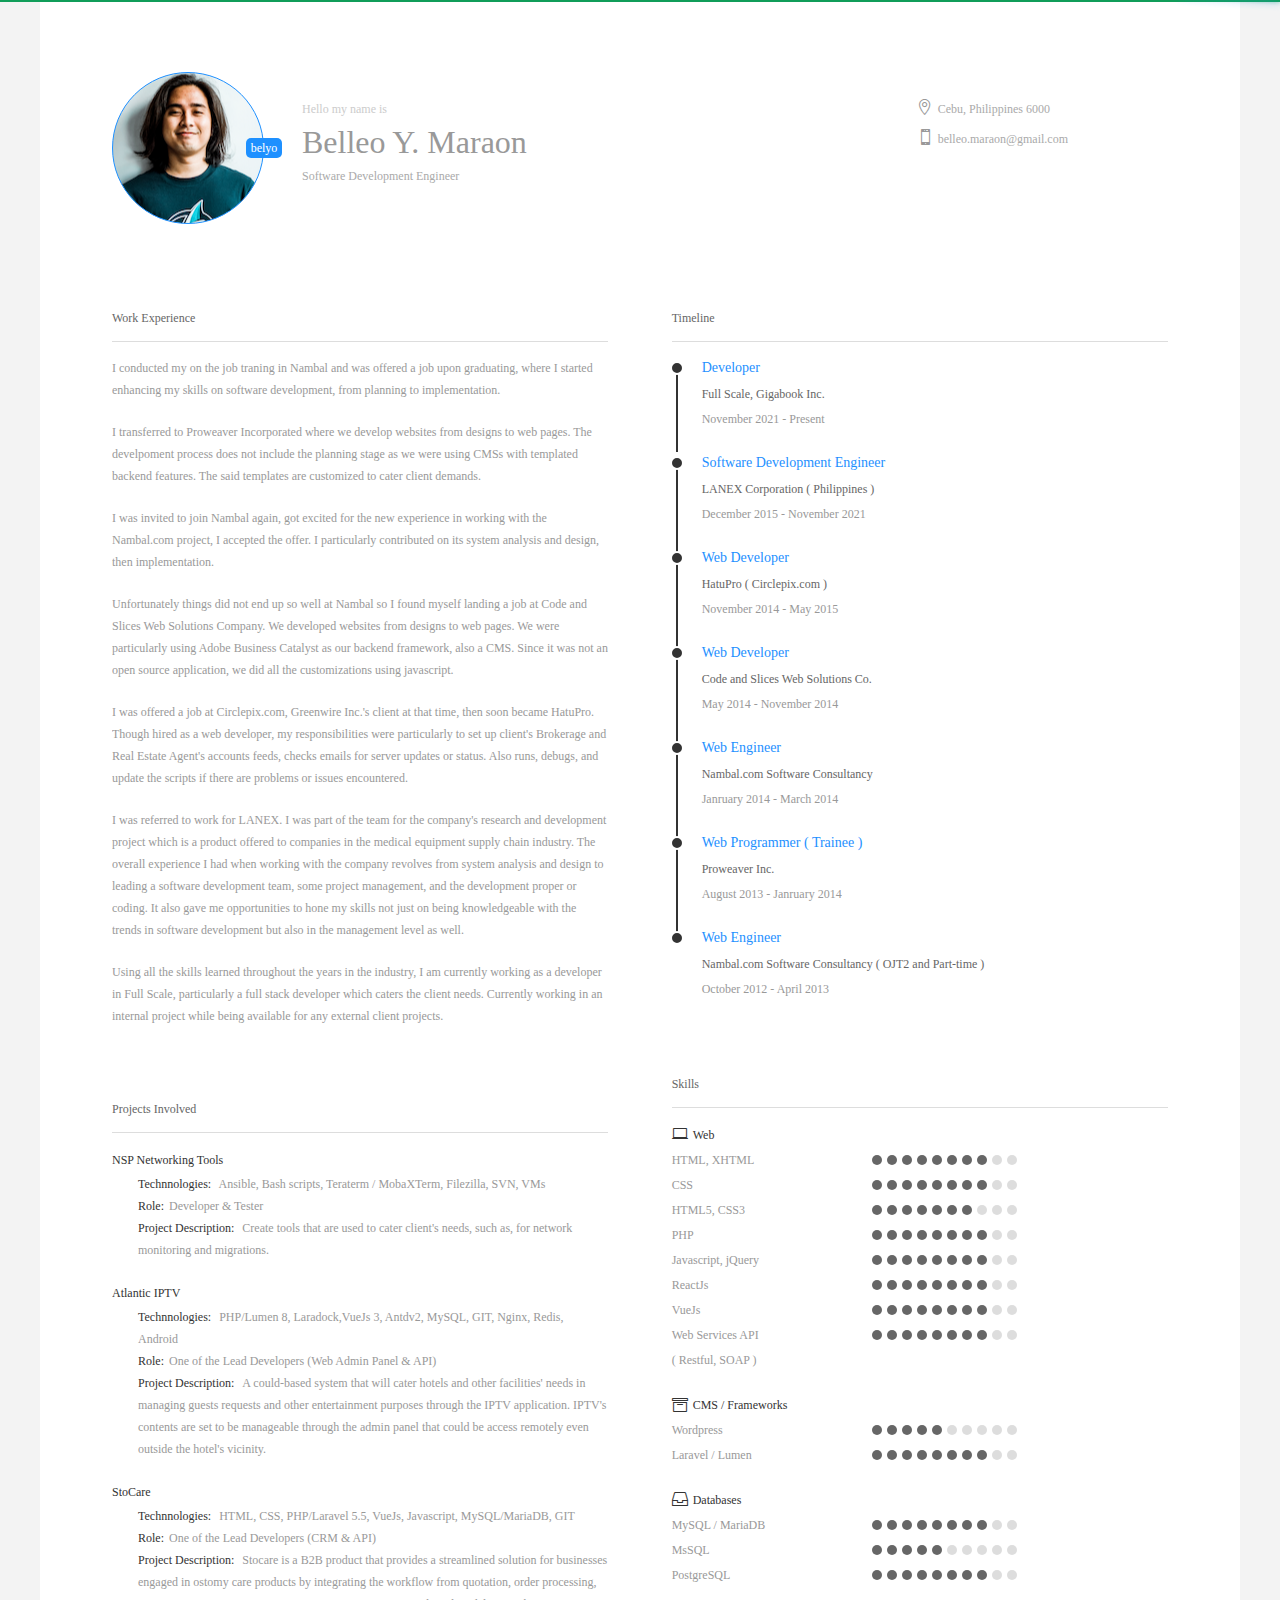
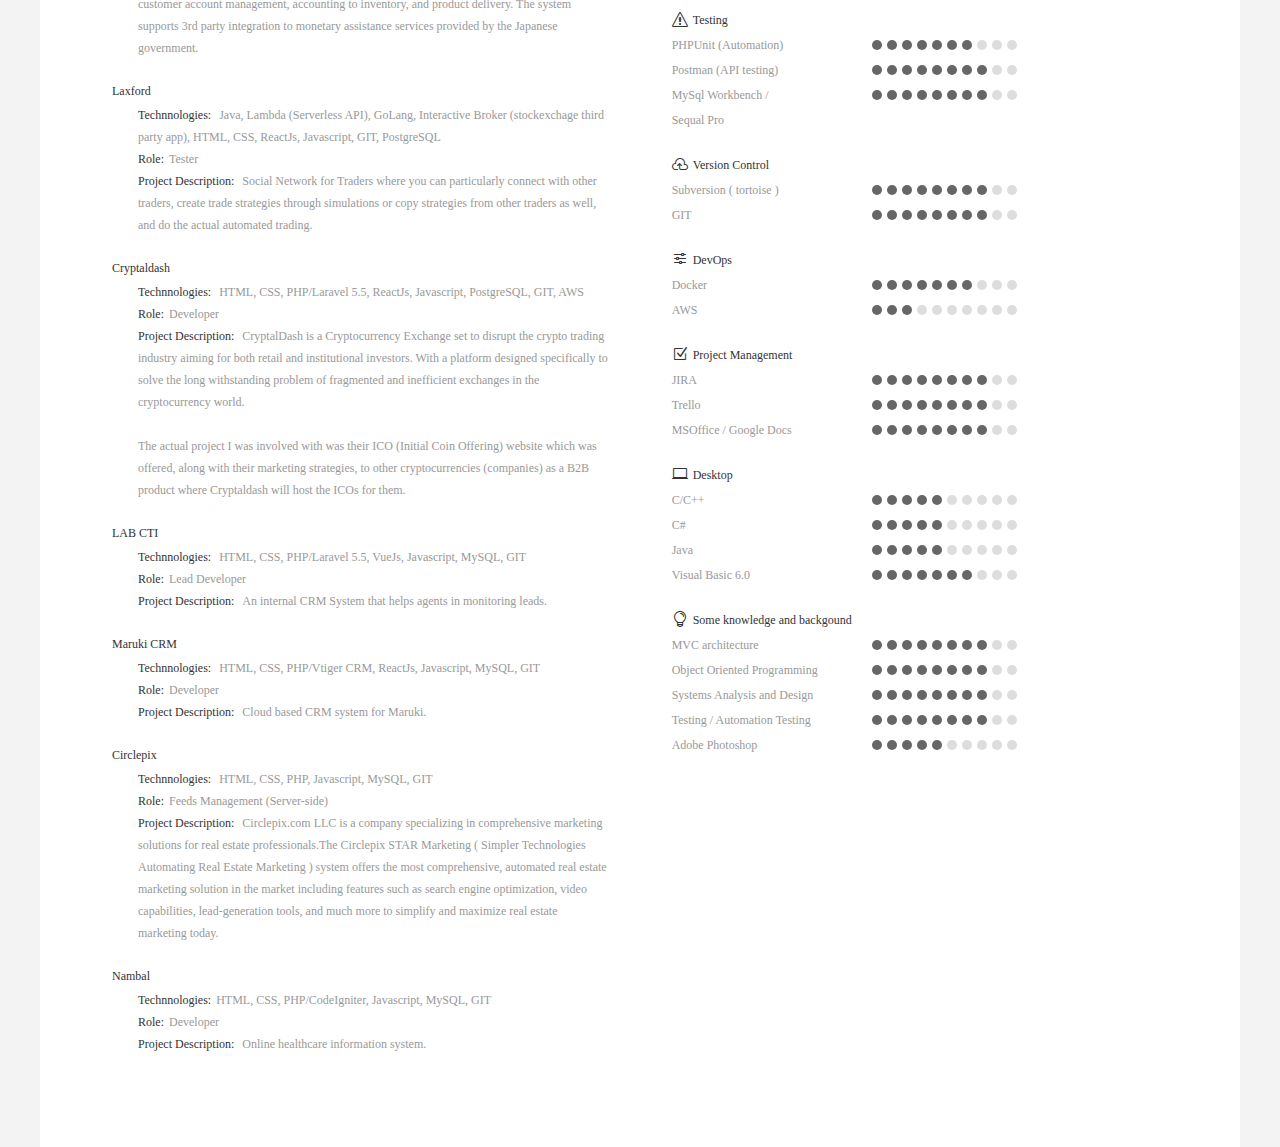
==== commit 6c11199f: "Refactor: update skill ratings and some project details" ====
--- a/index.html
+++ b/index.html
@@ -106,7 +106,7 @@
                                 <p>
                                     <strong>Technnologies:</strong><em> Ansible, Bash scripts, Teraterm / MobaXTerm,
                                         Filezilla, SVN, VMs </em><br />
-                                    <strong>Role:</strong><em>Developer / Tester</em> <br />
+                                    <strong>Role:</strong><em>Developer & Tester</em> <br />
                                     <strong>Project Description:</strong> <em> Create tools that are used to cater
                                         client's needs, such as, for network monitoring and migrations.</em>
                                 </p>
@@ -118,7 +118,7 @@
                                 <p>
                                     <strong>Technnologies:</strong><em> PHP/Lumen 8, Laradock,VueJs 3, Antdv2, MySQL,
                                         GIT, Nginx, Redis, Android </em><br />
-                                    <strong>Role:</strong><em>One of the Lead Developers (API and Web Admin Panel)</em> <br />
+                                    <strong>Role:</strong><em>One of the Lead Developers (Web Admin Panel & API)</em> <br />
                                     <strong>Project Description:</strong> <em>A could-based system that will cater
                                         hotels and other facilities' needs in managing guests requests and other
                                         entertainment purposes through the IPTV application. IPTV's contents are set
@@ -133,7 +133,7 @@
                                 <p>
                                     <strong>Technnologies:</strong><em> HTML, CSS, PHP/Laravel
                                         5.5, VueJs, Javascript, MySQL/MariaDB, GIT </em><br />
-                                    <strong>Role:</strong><em>One of the Head Developer</em> <br />
+                                    <strong>Role:</strong><em>One of the Lead Developers (CRM & API)</em> <br />
                                     <strong>Project Description:</strong> <em>Stocare is a B2B product that
                                         provides a streamlined solution for businesses engaged in ostomy care products
                                         by integrating the workflow from quotation, order processing, customer account
@@ -325,7 +325,7 @@
                             <b></b>
                             <b></b>
                             <b></b>
-                            <b></b>
+                            <em></em>
                             <em></em>
                         </dd>
                     </dl>
@@ -340,7 +340,7 @@
                             <b></b>
                             <b></b>
                             <b></b>
-                            <b></b>
+                            <em></em>
                             <em></em>
                         </dd>
                     </dl>
@@ -400,7 +400,7 @@
                             <b></b>
                             <b></b>
                             <b></b>
-                            <b></b>
+                            <em></em>
                             <em></em>
                         </dd>
                     </dl>
@@ -415,7 +415,7 @@
                             <b></b>
                             <b></b>
                             <b></b>
-                            <b></b>
+                            <em></em>
                             <em></em>
                         </dd>
                     </dl>
@@ -431,8 +431,8 @@
                             <b></b>
                             <b></b>
                             <b></b>
-                            <b></b>
-                            <b></b>
+                            <em></em>
+                            <em></em>
                         </dd>
                     </dl>
                     <dl class="clearfix mt20">
@@ -570,7 +570,7 @@
                             <b></b>
                             <b></b>
                             <b></b>
-                            <b></b>
+                            <em></em>
                             <em></em>
                         </dd>
                     </dl>
@@ -780,7 +780,7 @@
                             <b></b>
                             <b></b>
                             <b></b>
-                            <b></b>
+                            <em></em>
                             <em></em>
                         </dd>
                     </dl>
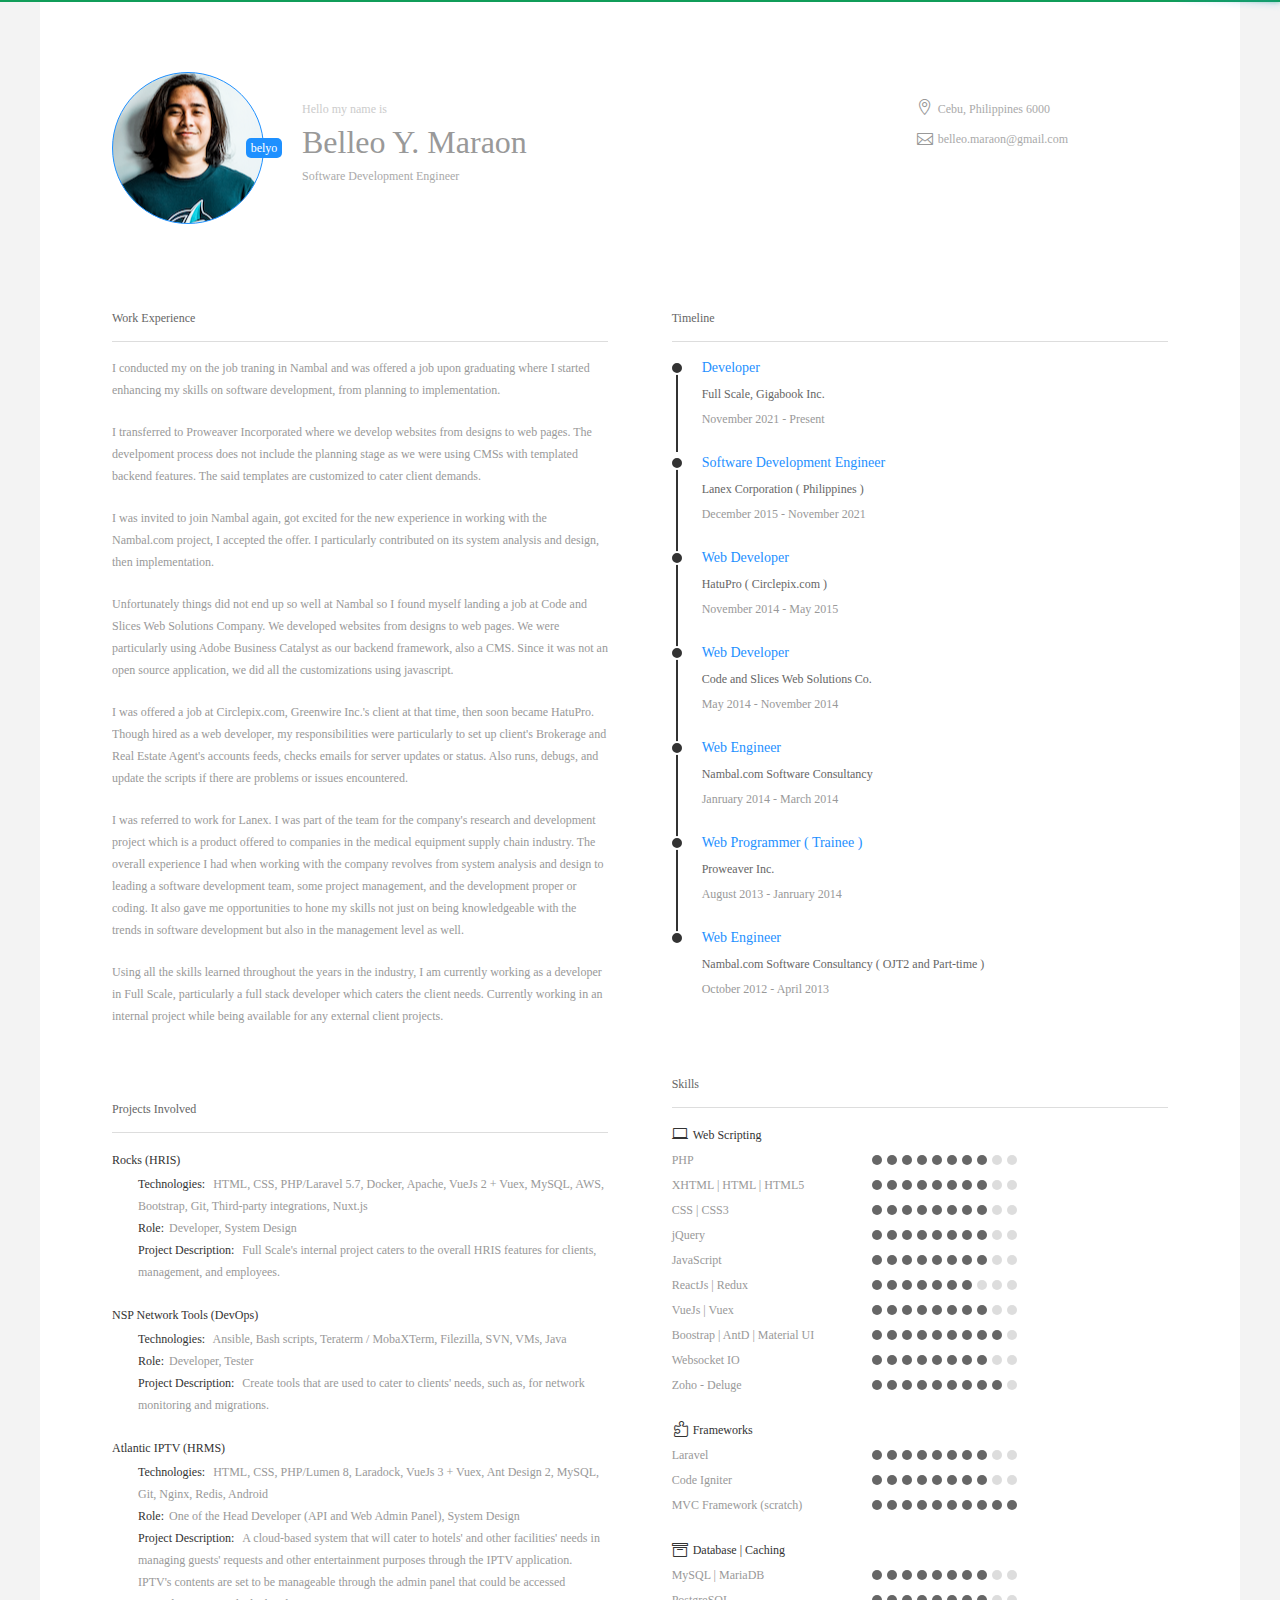
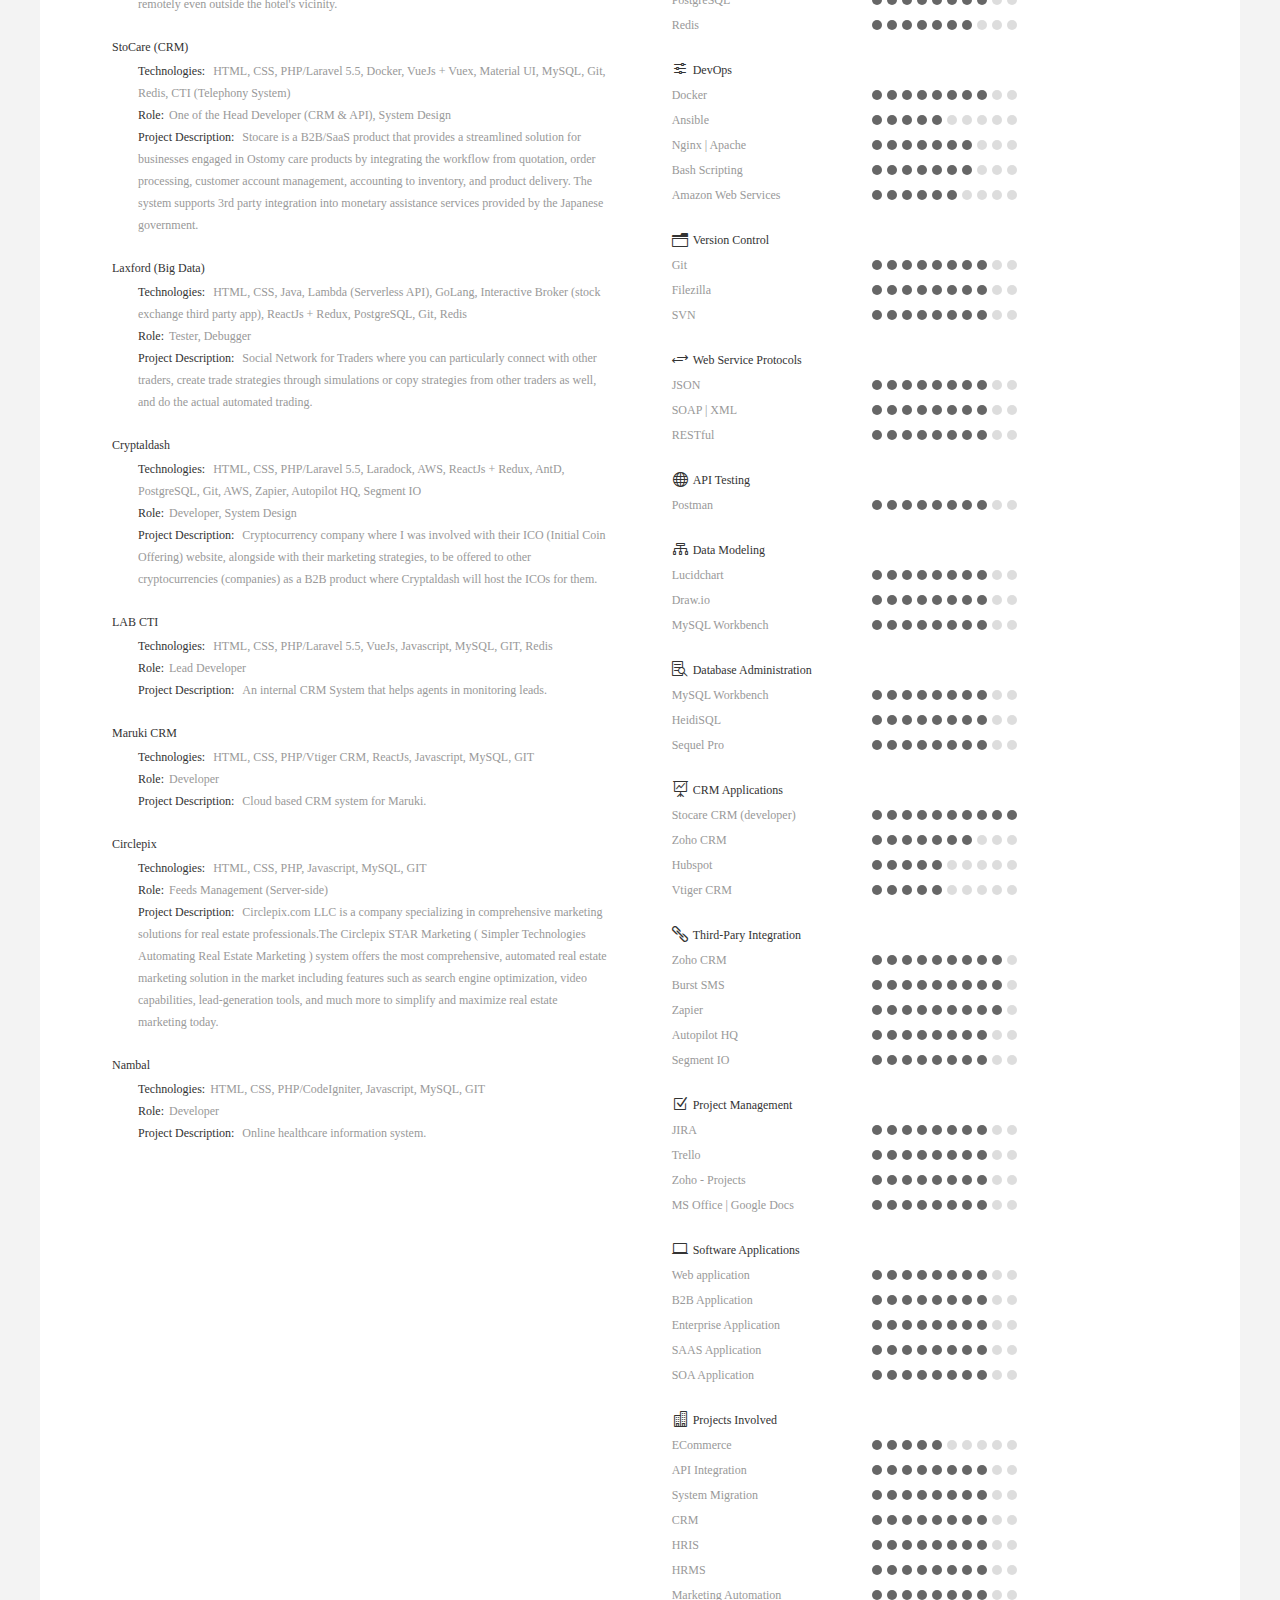
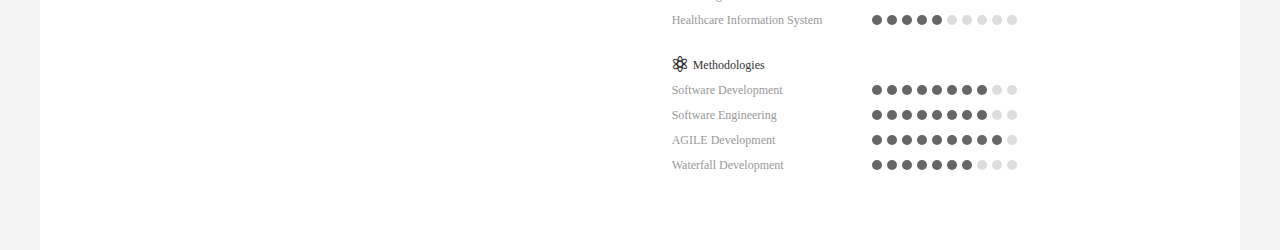
==== commit 7706dd3e: "refactor: updated online CV for year 2023" ====
--- a/index.html
+++ b/index.html
@@ -45,8 +45,8 @@
                     <p> Software Development Engineer</p>
                     <span>
                         <p><i aria-hidden="true" data-icon="&#xe01d;"></i> Cebu, Philippines 6000 </p>
-                        <p><a href="javascript:;" class="tel_me"><i aria-hidden="true" data-icon="&#xe00b;"></i>
-                                belleo.maraon@gmail.com </a></p>
+                        <p><a href="mailto:belleo.maraon@gmail.com" class="tel_me"><i aria-hidden="true"
+                                    data-icon="&#xe010;"></i>belleo.maraon@gmail.com</a></p>
                     </span>
                 </div>
             </div>
@@ -59,8 +59,8 @@
 
                     <h5> Work Experience </h5>
                     <p class="desc s1">
-                        I conducted my on the job traning in Nambal and was offered a job upon graduating, where I started
-                        enhancing my skills on software development, from planning to implementation.
+                        I conducted my on the job traning in Nambal and was offered a job upon graduating where I
+                        started enhancing my skills on software development, from planning to implementation.
                     </p>
                     <p class="desc s2">
                         I transferred to Proweaver Incorporated where we develop websites from designs to web pages.
@@ -73,28 +73,38 @@
                         design, then implementation.
                     </p>
                     <p class="desc s4">
-                        Unfortunately things did not end up so well at Nambal so I found myself landing a job at Code and Slices
-                        Web Solutions Company. We developed websites from designs to web pages. We were particularly using
+                        Unfortunately things did not end up so well at Nambal so I found myself landing a job at Code
+                        and Slices
+                        Web Solutions Company. We developed websites from designs to web pages. We were particularly
+                        using
                         Adobe Business Catalyst as our backend framework, also a CMS. Since it was not an open source
                         application, we did all the customizations using javascript.
                     </p>
                     <p class="desc s5">
                         I was offered a job at Circlepix.com, Greenwire Inc.'s client at that time, then soon became
-                        HatuPro. Though hired as a web developer, my responsibilities were particularly to set up client's
+                        HatuPro. Though hired as a web developer, my responsibilities were particularly to set up
+                        client's
                         Brokerage and Real Estate Agent's accounts feeds, checks emails for server updates or status.
                         Also runs, debugs, and update the scripts if there are problems or issues encountered.
                     </p>
                     <p class="desc s6">
-                        I was referred to work for LANEX. I was part of the team for the company's research and development project
-                        which is a product offered to companies in the medical equipment supply chain industry. The overall
-                        experience I had when working with the company revolves from system analysis and design to leading a software
-                        development team, some project management, and the development proper or coding. It also gave me opportunities
-                        to hone my skills not just on being knowledgeable with the trends in software development but also in the
+                        I was referred to work for Lanex. I was part of the team for the company's research and
+                        development project
+                        which is a product offered to companies in the medical equipment supply chain industry. The
+                        overall
+                        experience I had when working with the company revolves from system analysis and design to
+                        leading a software
+                        development team, some project management, and the development proper or coding. It also gave me
+                        opportunities
+                        to hone my skills not just on being knowledgeable with the trends in software development but
+                        also in the
                         management level as well.
                     </p>
                     <p class="desc s7">
-                        Using all the skills learned throughout the years in the industry, I am currently working as a developer in
-                        Full Scale, particularly a full stack developer which caters the client needs. Currently working in an internal
+                        Using all the skills learned throughout the years in the industry, I am currently working as a
+                        developer in
+                        Full Scale, particularly a full stack developer which caters the client needs. Currently working
+                        in an internal
                         project while being available for any external client projects.
                     </p>
 
@@ -102,56 +112,71 @@
                     <ul>
                         <li class="clearfix">
                             <div class="con">
-                                <h3>NSP Networking Tools</h3>
+                                <h3>Rocks (HRIS)</h3>
                                 <p>
-                                    <strong>Technnologies:</strong><em> Ansible, Bash scripts, Teraterm / MobaXTerm,
-                                        Filezilla, SVN, VMs </em><br />
-                                    <strong>Role:</strong><em>Developer & Tester</em> <br />
-                                    <strong>Project Description:</strong> <em> Create tools that are used to cater
-                                        client's needs, such as, for network monitoring and migrations.</em>
+                                    <strong>Technologies:</strong><em> HTML, CSS, PHP/Laravel 5.7, Docker, Apache,
+                                        VueJs 2 + Vuex, MySQL, AWS, Bootstrap, Git, Third-party integrations,
+                                        Nuxt.js</em><br />
+                                    <strong>Role:</strong><em>Developer, System Design</em><br />
+                                    <strong>Project Description:</strong> <em> Full Scale's internal project caters to
+                                        the overall HRIS features for clients, management, and employees.</em>
                                 </p>
                             </div>
                         </li>
                         <li class="clearfix">
                             <div class="con">
-                                <h3>Atlantic IPTV</h3>
+                                <h3>NSP Network Tools (DevOps)</h3>
                                 <p>
-                                    <strong>Technnologies:</strong><em> PHP/Lumen 8, Laradock,VueJs 3, Antdv2, MySQL,
-                                        GIT, Nginx, Redis, Android </em><br />
-                                    <strong>Role:</strong><em>One of the Lead Developers (Web Admin Panel & API)</em> <br />
-                                    <strong>Project Description:</strong> <em>A could-based system that will cater
-                                        hotels and other facilities' needs in managing guests requests and other
-                                        entertainment purposes through the IPTV application. IPTV's contents are set
-                                        to be manageable through the admin panel that could be access remotely even
+                                    <strong>Technologies:</strong><em> Ansible, Bash scripts, Teraterm / MobaXTerm,
+                                        Filezilla, SVN, VMs, Java</em><br />
+                                    <strong>Role:</strong><em>Developer, Tester</em> <br />
+                                    <strong>Project Description:</strong> <em> Create tools that are used to cater to
+                                        clients' needs, such as, for network monitoring and migrations.</em>
+                                </p>
+                            </div>
+                        </li>
+                        <li class="clearfix">
+                            <div class="con">
+                                <h3>Atlantic IPTV (HRMS)</h3>
+                                <p>
+                                    <strong>Technologies:</strong><em> HTML, CSS, PHP/Lumen 8, Laradock, VueJs 3 +
+                                        Vuex, Ant Design 2, MySQL, Git, Nginx, Redis, Android</em><br />
+                                    <strong>Role:</strong><em>One of the Head Developer (API and Web Admin Panel),
+                                        System Design</em>
+                                    <br />
+                                    <strong>Project Description:</strong> <em>A cloud-based system that will cater to
+                                        hotels' and other facilities' needs in managing guests' requests and other
+                                        entertainment purposes through the IPTV application. IPTV's contents are set to
+                                        be manageable through the admin panel that could be accessed remotely even
                                         outside the hotel's vicinity.</em>
                                 </p>
                             </div>
                         </li>
                         <li class="clearfix">
                             <div class="con">
-                                <h3>StoCare</h3>
+                                <h3>StoCare (CRM)</h3>
                                 <p>
-                                    <strong>Technnologies:</strong><em> HTML, CSS, PHP/Laravel
-                                        5.5, VueJs, Javascript, MySQL/MariaDB, GIT </em><br />
-                                    <strong>Role:</strong><em>One of the Lead Developers (CRM & API)</em> <br />
-                                    <strong>Project Description:</strong> <em>Stocare is a B2B product that
-                                        provides a streamlined solution for businesses engaged in ostomy care products
+                                    <strong>Technologies:</strong><em> HTML, CSS, PHP/Laravel 5.5, Docker, VueJs +
+                                        Vuex, Material UI, MySQL, Git, Redis, CTI (Telephony System)</em><br />
+                                    <strong>Role:</strong><em>One of the Head Developer (CRM & API), System Design</em>
+                                    <br />
+                                    <strong>Project Description:</strong> <em>Stocare is a B2B/SaaS product that
+                                        provides a streamlined solution for businesses engaged in Ostomy care products
                                         by integrating the workflow from quotation, order processing, customer account
                                         management, accounting to inventory, and product delivery. The system supports
-                                        3rd party integration to monetary assistance services provided by the Japanese
+                                        3rd party integration into monetary assistance services provided by the Japanese
                                         government.</em>
                                 </p>
                             </div>
                         </li>
                         <li class="clearfix">
                             <div class="con">
-                                <h3>Laxford</h3>
+                                <h3>Laxford (Big Data)</h3>
                                 <p>
-                                    <strong>Technnologies:</strong><em> Java, Lambda (Serverless API), GoLang,
-                                        Interactive
-                                        Broker (stockexchage third party app), HTML, CSS, ReactJs, Javascript, GIT,
-                                        PostgreSQL </em><br />
-                                    <strong>Role:</strong><em>Tester</em> <br />
+                                    <strong>Technologies:</strong><em> HTML, CSS, Java, Lambda (Serverless API), GoLang,
+                                        Interactive Broker (stock exchange third party app), ReactJs + Redux,
+                                        PostgreSQL, Git, Redis</em><br />
+                                    <strong>Role:</strong><em>Tester, Debugger</em> <br />
                                     <strong>Project Description:</strong> <em>Social Network for Traders where you can
                                         particularly connect with other traders, create trade strategies through
                                         simulations or copy strategies from other traders as well, and do the actual
@@ -163,18 +188,14 @@
                             <div class="con">
                                 <h3>Cryptaldash</h3>
                                 <p>
-                                    <strong>Technnologies:</strong><em> HTML, CSS,
-                                        PHP/Laravel 5.5, ReactJs, Javascript, PostgreSQL, GIT, AWS </em><br />
-                                    <strong>Role:</strong><em>Developer</em> <br />
-                                    <strong>Project Description:</strong> <em>CryptalDash is a Cryptocurrency Exchange
-                                        set to disrupt the crypto trading industry
-                                        aiming for both retail and institutional investors. With a platform designed
-                                        specifically to solve the long withstanding problem of
-                                        fragmented and inefficient exchanges in the cryptocurrency world. <br /><br />
-                                        The actual project I was involved with was their ICO (Initial Coin
-                                        Offering) website which was offered, along with their marketing strategies, to
-                                        other cryptocurrencies (companies) as a B2B product where Cryptaldash will host
-                                        the ICOs for them.</em>
+                                    <strong>Technologies:</strong><em> HTML, CSS, PHP/Laravel 5.5, Laradock, AWS,
+                                        ReactJs + Redux, AntD, PostgreSQL, Git, AWS, Zapier, Autopilot HQ, Segment
+                                        IO</em><br />
+                                    <strong>Role:</strong><em>Developer, System Design</em> <br />
+                                    <strong>Project Description:</strong> <em>Cryptocurrency company where I was
+                                        involved with their ICO (Initial Coin Offering) website, alongside with their
+                                        marketing strategies, to be offered to other cryptocurrencies (companies) as a
+                                        B2B product where Cryptaldash will host the ICOs for them.</em>
                                 </p>
                             </div>
                         </li>
@@ -182,8 +203,8 @@
                             <div class="con">
                                 <h3>LAB CTI</h3>
                                 <p>
-                                    <strong>Technnologies:</strong><em> HTML, CSS, PHP/Laravel 5.5, VueJs, Javascript,
-                                        MySQL, GIT </em><br />
+                                    <strong>Technologies:</strong><em> HTML, CSS, PHP/Laravel 5.5, VueJs, Javascript,
+                                        MySQL, GIT, Redis </em><br />
                                     <strong>Role:</strong><em>Lead Developer</em> <br />
                                     <strong>Project Description:</strong> <em>An internal CRM System that helps agents
                                         in monitoring leads.</em>
@@ -194,7 +215,7 @@
                             <div class="con">
                                 <h3>Maruki CRM</h3>
                                 <p>
-                                    <strong>Technnologies:</strong><em> HTML, CSS, PHP/Vtiger CRM, ReactJs, Javascript,
+                                    <strong>Technologies:</strong><em> HTML, CSS, PHP/Vtiger CRM, ReactJs, Javascript,
                                         MySQL, GIT </em><br />
                                     <strong>Role:</strong><em>Developer</em> <br />
                                     <strong>Project Description:</strong> <em>Cloud based CRM system for Maruki.</em>
@@ -205,7 +226,8 @@
                             <div class="con">
                                 <h3>Circlepix</h3>
                                 <p>
-                                    <strong>Technnologies:</strong><em> HTML, CSS, PHP, Javascript, MySQL, GIT </em><br />
+                                    <strong>Technologies:</strong><em> HTML, CSS, PHP, Javascript, MySQL, GIT
+                                    </em><br />
                                     <strong>Role:</strong><em>Feeds Management (Server-side)</em> <br />
                                     <strong>Project Description:</strong> <em>Circlepix.com LLC is a company
                                         specializing in comprehensive marketing solutions for real estate
@@ -221,7 +243,7 @@
                             <div class="con">
                                 <h3>Nambal</h3>
                                 <p>
-                                    <strong>Technnologies:</strong><em>HTML, CSS, PHP/CodeIgniter, Javascript,
+                                    <strong>Technologies:</strong><em>HTML, CSS, PHP/CodeIgniter, Javascript,
                                         MySQL, GIT </em><br />
                                     <strong>Role:</strong><em>Developer</em> <br />
                                     <strong>Project Description:</strong> <em>Online healthcare information system.</em>
@@ -241,7 +263,7 @@
                             <!--内容-->
                             <div class="con">
                                 <h3> Developer </h3>
-                                <p> Full Scale, Gigabook Inc.  </p>
+                                <p> Full Scale, Gigabook Inc. </p>
                                 <p class="desc"> November 2021 - Present </p>
                             </div>
                         </li>
@@ -251,7 +273,7 @@
                             <!--内容-->
                             <div class="con">
                                 <h3> Software Development Engineer </h3>
-                                <p> LANEX Corporation ( Philippines ) </p>
+                                <p> Lanex Corporation ( Philippines ) </p>
                                 <p class="desc"> December 2015 - November 2021 </p>
                             </div>
                         </li>
@@ -310,56 +332,11 @@
                     <h5> Skills </h5>
                     <dl class="clearfix">
                         <dt>
-                            <h6><i aria-hidden="true" data-icon="&#xe00d;"></i>Web<h6>
+                            <h6><i aria-hidden="true" data-icon="&#xe00d;"></i>Web Scripting<h6>
                         </dt>
                         <dd></dd>
                     </dl>
                     <dl class="clearfix">
-                        <dt> HTML, XHTML </dt>
-                        <dd>
-                            <b></b>
-                            <b></b>
-                            <b></b>
-                            <b></b>
-                            <b></b>
-                            <b></b>
-                            <b></b>
-                            <b></b>
-                            <em></em>
-                            <em></em>
-                        </dd>
-                    </dl>
-                    <dl class="clearfix">
-                        <dt> CSS </dt>
-                        <dd>
-                            <b></b>
-                            <b></b>
-                            <b></b>
-                            <b></b>
-                            <b></b>
-                            <b></b>
-                            <b></b>
-                            <b></b>
-                            <em></em>
-                            <em></em>
-                        </dd>
-                    </dl>
-                    <dl class="clearfix">
-                        <dt> HTML5, CSS3 </dt>
-                        <dd>
-                            <b></b>
-                            <b></b>
-                            <b></b>
-                            <b></b>
-                            <b></b>
-                            <b></b>
-                            <b></b>
-                            <em></em>
-                            <em></em>
-                            <em></em>
-                        </dd>
-                    </dl>
-                    <dl class="clearfix">
                         <dt> PHP </dt>
                         <dd>
                             <b></b>
@@ -375,134 +352,208 @@
                         </dd>
                     </dl>
                     <dl class="clearfix">
-                        <dt> Javascript, jQuery </dt>
-                        <dd>
-                            <b></b>
-                            <b></b>
-                            <b></b>
-                            <b></b>
-                            <b></b>
-                            <b></b>
-                            <b></b>
-                            <b></b>
-                            <em></em>
-                            <em></em>
-                        </dd>
-                    </dl>
-                    <dl class="clearfix">
-                        <dt> ReactJs </dt>
-                        <dd>
-                            <b></b>
-                            <b></b>
-                            <b></b>
-                            <b></b>
-                            <b></b>
-                            <b></b>
-                            <b></b>
-                            <b></b>
-                            <em></em>
-                            <em></em>
-                        </dd>
-                    </dl>
-                    <dl class="clearfix">
-                        <dt> VueJs </dt>
-                        <dd>
-                            <b></b>
-                            <b></b>
-                            <b></b>
-                            <b></b>
-                            <b></b>
-                            <b></b>
-                            <b></b>
-                            <b></b>
-                            <em></em>
-                            <em></em>
-                        </dd>
-                    </dl>
-                    <dl class="clearfix">
-                        <dt> Web Services API <br/>
-                            ( Restful, SOAP ) </dt>
-                        <dd>
-                            <b></b>
-                            <b></b>
-                            <b></b>
-                            <b></b>
-                            <b></b>
-                            <b></b>
-                            <b></b>
-                            <b></b>
-                            <em></em>
+                        <dt> XHTML | HTML | HTML5 </dt>
+                        <dd>
+                            <b></b>
+                            <b></b>
+                            <b></b>
+                            <b></b>
+                            <b></b>
+                            <b></b>
+                            <b></b>
+                            <b></b>
+                            <em></em>
+                            <em></em>
+                        </dd>
+                    </dl>
+                    <dl class="clearfix">
+                        <dt> CSS | CSS3 </dt>
+                        <dd>
+                            <b></b>
+                            <b></b>
+                            <b></b>
+                            <b></b>
+                            <b></b>
+                            <b></b>
+                            <b></b>
+                            <b></b>
+                            <em></em>
+                            <em></em>
+                        </dd>
+                    </dl>
+                    <dl class="clearfix">
+                        <dt> jQuery </dt>
+                        <dd>
+                            <b></b>
+                            <b></b>
+                            <b></b>
+                            <b></b>
+                            <b></b>
+                            <b></b>
+                            <b></b>
+                            <b></b>
+                            <em></em>
+                            <em></em>
+                        </dd>
+                    </dl>
+                    <dl class="clearfix">
+                        <dt> JavaScript </dt>
+                        <dd>
+                            <b></b>
+                            <b></b>
+                            <b></b>
+                            <b></b>
+                            <b></b>
+                            <b></b>
+                            <b></b>
+                            <b></b>
+                            <em></em>
+                            <em></em>
+                        </dd>
+                    </dl>
+                    <dl class="clearfix">
+                        <dt> ReactJs | Redux </dt>
+                        <dd>
+                            <b></b>
+                            <b></b>
+                            <b></b>
+                            <b></b>
+                            <b></b>
+                            <b></b>
+                            <b></b>
+                            <em></em>
+                            <em></em>
+                            <em></em>
+                        </dd>
+                    </dl>
+                    <dl class="clearfix">
+                        <dt> VueJs | Vuex </dt>
+                        <dd>
+                            <b></b>
+                            <b></b>
+                            <b></b>
+                            <b></b>
+                            <b></b>
+                            <b></b>
+                            <b></b>
+                            <b></b>
+                            <em></em>
+                            <em></em>
+                        </dd>
+                    </dl>
+                    <dl class="clearfix">
+                        <dt> Boostrap | AntD | Material UI </dt>
+                        <dd>
+                            <b></b>
+                            <b></b>
+                            <b></b>
+                            <b></b>
+                            <b></b>
+                            <b></b>
+                            <b></b>
+                            <b></b>
+                            <b></b>
+                            <em></em>
+                        </dd>
+                    </dl>
+                    <dl class="clearfix">
+                        <dt> Websocket IO </dt>
+                        <dd>
+                            <b></b>
+                            <b></b>
+                            <b></b>
+                            <b></b>
+                            <b></b>
+                            <b></b>
+                            <b></b>
+                            <b></b>
+                            <em></em>
+                            <em></em>
+                        </dd>
+                    </dl>
+                    <dl class="clearfix">
+                        <dt> Zoho - Deluge </dt>
+                        <dd>
+                            <b></b>
+                            <b></b>
+                            <b></b>
+                            <b></b>
+                            <b></b>
+                            <b></b>
+                            <b></b>
+                            <b></b>
+                            <b></b>
                             <em></em>
                         </dd>
                     </dl>
                     <dl class="clearfix mt20">
                         <dt>
-                            <h6><i aria-hidden="true" data-icon="&#xe02f;"></i>CMS / Frameworks<h6>
+                            <h6><i aria-hidden="true" data-icon="&#xe102;"></i>Frameworks<h6>
                         </dt>
                         <dd></dd>
                     </dl>
                     <dl class="clearfix">
-                        <dt> Wordpress </dt>
-                        <dd>
-                            <b></b>
-                            <b></b>
-                            <b></b>
-                            <b></b>
-                            <b></b>
-                            <em></em>
-                            <em></em>
-                            <em></em>
-                            <em></em>
-                            <em></em>
-                        </dd>
-                    </dl>
-                    <dl class="clearfix">
-                        <dt> Laravel / Lumen </dt>
-                        <dd>
-                            <b></b>
-                            <b></b>
-                            <b></b>
-                            <b></b>
-                            <b></b>
-                            <b></b>
-                            <b></b>
-                            <b></b>
-                            <em></em>
-                            <em></em>
+                        <dt> Laravel </dt>
+                        <dd>
+                            <b></b>
+                            <b></b>
+                            <b></b>
+                            <b></b>
+                            <b></b>
+                            <b></b>
+                            <b></b>
+                            <b></b>
+                            <em></em>
+                            <em></em>
+                        </dd>
+                    </dl>
+                    <dl class="clearfix">
+                        <dt> Code Igniter </dt>
+                        <dd>
+                            <b></b>
+                            <b></b>
+                            <b></b>
+                            <b></b>
+                            <b></b>
+                            <b></b>
+                            <b></b>
+                            <b></b>
+                            <em></em>
+                            <em></em>
+                        </dd>
+                    </dl>
+                    <dl class="clearfix">
+                        <dt> MVC Framework (scratch) </dt>
+                        <dd>
+                            <b></b>
+                            <b></b>
+                            <b></b>
+                            <b></b>
+                            <b></b>
+                            <b></b>
+                            <b></b>
+                            <b></b>
+                            <b></b>
+                            <b></b>
                         </dd>
                     </dl>
                     <dl class="clearfix mt20">
                         <dt>
-                            <h6><i aria-hidden="true" data-icon="&#xe020;"></i>Databases<h6>
+                            <h6><i aria-hidden="true" data-icon="&#xe02f;"></i>Database | Caching<h6>
                         </dt>
                         <dd></dd>
                     </dl>
                     <dl class="clearfix">
-                        <dt> MySQL / MariaDB </dt>
-                        <dd>
-                            <b></b>
-                            <b></b>
-                            <b></b>
-                            <b></b>
-                            <b></b>
-                            <b></b>
-                            <b></b>
-                            <b></b>
-                            <em></em>
-                            <em></em>
-                        </dd>
-                    </dl>
-                    <dl class="clearfix">
-                        <dt> MsSQL </dt>
-                        <dd>
-                            <b></b>
-                            <b></b>
-                            <b></b>
-                            <b></b>
-                            <b></b>
-                            <em></em>
-                            <em></em>
-                            <em></em>
+                        <dt> MySQL | MariaDB </dt>
+                        <dd>
+                            <b></b>
+                            <b></b>
+                            <b></b>
+                            <b></b>
+                            <b></b>
+                            <b></b>
+                            <b></b>
+                            <b></b>
                             <em></em>
                             <em></em>
                         </dd>
@@ -522,90 +573,17 @@
                             <em></em>
                         </dd>
                     </dl>
-                    <dl class="clearfix mt20">
-                        <dt>
-                            <h6><i aria-hidden="true" data-icon="&#x73;"></i>Testing<h6>
-                        </dt>
-                        <dd></dd>
-                    </dl>
-                    <dl class="clearfix">
-                        <dt> PHPUnit (Automation) </dt>
-                        <dd>
-                            <b></b>
-                            <b></b>
-                            <b></b>
-                            <b></b>
-                            <b></b>
-                            <b></b>
-                            <b></b>
-                            <em></em>
-                            <em></em>
-                            <em></em>
-                        </dd>
-                    </dl>
-                    <dl class="clearfix">
-                        <dt> Postman (API testing) </dt>
-                        <dd>
-                            <b></b>
-                            <b></b>
-                            <b></b>
-                            <b></b>
-                            <b></b>
-                            <b></b>
-                            <b></b>
-                            <b></b>
-                            <em></em>
-                            <em></em>
-                        </dd>
-                    </dl>
-                    <dl class="clearfix">
-                        <dt> MySql Workbench / <br/>
-                            Sequal Pro </dt>
-                        <dd>
-                            <b></b>
-                            <b></b>
-                            <b></b>
-                            <b></b>
-                            <b></b>
-                            <b></b>
-                            <b></b>
-                            <b></b>
-                            <em></em>
-                            <em></em>
-                        </dd>
-                    </dl>
-                    <dl class="clearfix mt20">
-                        <dt>
-                            <h6><i aria-hidden="true" data-icon="&#xe003;"></i>Version Control<h6>
-                        </dt>
-                        <dd></dd>
-                    </dl>
-                    <dl class="clearfix">
-                        <dt> Subversion ( tortoise ) </dt>
-                        <dd>
-                            <b></b>
-                            <b></b>
-                            <b></b>
-                            <b></b>
-                            <b></b>
-                            <b></b>
-                            <b></b>
-                            <b></b>
-                            <em></em>
-                            <em></em>
-                        </dd>
-                    </dl>
-                    <dl class="clearfix">
-                        <dt> GIT </dt>
-                        <dd>
-                            <b></b>
-                            <b></b>
-                            <b></b>
-                            <b></b>
-                            <b></b>
-                            <b></b>
-                            <b></b>
-                            <b></b>
+                    <dl class="clearfix">
+                        <dt> Redis </dt>
+                        <dd>
+                            <b></b>
+                            <b></b>
+                            <b></b>
+                            <b></b>
+                            <b></b>
+                            <b></b>
+                            <b></b>
+                            <em></em>
                             <em></em>
                             <em></em>
                         </dd>
@@ -626,22 +604,439 @@
                             <b></b>
                             <b></b>
                             <b></b>
-                            <em></em>
-                            <em></em>
-                            <em></em>
-                        </dd>
-                    </dl>
-                    <dl class="clearfix">
-                        <dt> AWS </dt>
-                        <dd>
-                            <b></b>
-                            <b></b>
-                            <b></b>
-                            <em></em>
-                            <em></em>
-                            <em></em>
-                            <em></em>
-                            <em></em>
+                            <b></b>
+                            <em></em>
+                            <em></em>
+                        </dd>
+                    </dl>
+                    <dl class="clearfix">
+                        <dt> Ansible </dt>
+                        <dd>
+                            <b></b>
+                            <b></b>
+                            <b></b>
+                            <b></b>
+                            <b></b>
+                            <em></em>
+                            <em></em>
+                            <em></em>
+                            <em></em>
+                            <em></em>
+                        </dd>
+                    </dl>
+                    <dl class="clearfix">
+                        <dt> Nginx | Apache </dt>
+                        <dd>
+                            <b></b>
+                            <b></b>
+                            <b></b>
+                            <b></b>
+                            <b></b>
+                            <b></b>
+                            <b></b>
+                            <em></em>
+                            <em></em>
+                            <em></em>
+                        </dd>
+                    </dl>
+                    <dl class="clearfix">
+                        <dt> Bash Scripting </dt>
+                        <dd>
+                            <b></b>
+                            <b></b>
+                            <b></b>
+                            <b></b>
+                            <b></b>
+                            <b></b>
+                            <b></b>
+                            <em></em>
+                            <em></em>
+                            <em></em>
+                        </dd>
+                    </dl>
+                    <dl class="clearfix">
+                        <dt> Amazon Web Services </dt>
+                        <dd>
+                            <b></b>
+                            <b></b>
+                            <b></b>
+                            <b></b>
+                            <b></b>
+                            <b></b>
+                            <em></em>
+                            <em></em>
+                            <em></em>
+                            <em></em>
+                        </dd>
+                    </dl>
+                    <dl class="clearfix mt20">
+                        <dt>
+                            <h6><i aria-hidden="true" data-icon="&#x6e;"></i>Version Control<h6>
+                        </dt>
+                        <dd></dd>
+                    </dl>
+                    <dl class="clearfix">
+                        <dt> Git </dt>
+                        <dd>
+                            <b></b>
+                            <b></b>
+                            <b></b>
+                            <b></b>
+                            <b></b>
+                            <b></b>
+                            <b></b>
+                            <b></b>
+                            <em></em>
+                            <em></em>
+                        </dd>
+                    </dl>
+                    <dl class="clearfix">
+                        <dt> Filezilla </dt>
+                        <dd>
+                            <b></b>
+                            <b></b>
+                            <b></b>
+                            <b></b>
+                            <b></b>
+                            <b></b>
+                            <b></b>
+                            <b></b>
+                            <em></em>
+                            <em></em>
+                        </dd>
+                    </dl>
+                    <dl class="clearfix">
+                        <dt> SVN </dt>
+                        <dd>
+                            <b></b>
+                            <b></b>
+                            <b></b>
+                            <b></b>
+                            <b></b>
+                            <b></b>
+                            <b></b>
+                            <b></b>
+                            <em></em>
+                            <em></em>
+                        </dd>
+                    </dl>
+                    <dl class="clearfix mt20">
+                        <dt>
+                            <h6><i aria-hidden="true" data-icon="&#x2b;"></i>Web Service Protocols<h6>
+                        </dt>
+                        <dd></dd>
+                    </dl>
+                    <dl class="clearfix">
+                        <dt> JSON </dt>
+                        <dd>
+                            <b></b>
+                            <b></b>
+                            <b></b>
+                            <b></b>
+                            <b></b>
+                            <b></b>
+                            <b></b>
+                            <b></b>
+                            <em></em>
+                            <em></em>
+                        </dd>
+                    </dl>
+                    <dl class="clearfix">
+                        <dt> SOAP | XML </dt>
+                        <dd>
+                            <b></b>
+                            <b></b>
+                            <b></b>
+                            <b></b>
+                            <b></b>
+                            <b></b>
+                            <b></b>
+                            <b></b>
+                            <em></em>
+                            <em></em>
+                        </dd>
+                    </dl>
+                    <dl class="clearfix">
+                        <dt> RESTful </dt>
+                        <dd>
+                            <b></b>
+                            <b></b>
+                            <b></b>
+                            <b></b>
+                            <b></b>
+                            <b></b>
+                            <b></b>
+                            <b></b>
+                            <em></em>
+                            <em></em>
+                        </dd>
+                    </dl>
+                    <dl class="clearfix mt20">
+                        <dt>
+                            <h6><i aria-hidden="true" data-icon="&#xe0e3;"></i>API Testing<h6>
+                        </dt>
+                        <dd></dd>
+                    </dl>
+                    <dl class="clearfix">
+                        <dt> Postman </dt>
+                        <dd>
+                            <b></b>
+                            <b></b>
+                            <b></b>
+                            <b></b>
+                            <b></b>
+                            <b></b>
+                            <b></b>
+                            <b></b>
+                            <em></em>
+                            <em></em>
+                        </dd>
+                    </dl>
+                    <dl class="clearfix mt20">
+                        <dt>
+                            <h6><i aria-hidden="true" data-icon="&#xe109;"></i>Data Modeling<h6>
+                        </dt>
+                        <dd></dd>
+                    </dl>
+                    <dl class="clearfix">
+                        <dt> Lucidchart </dt>
+                        <dd>
+                            <b></b>
+                            <b></b>
+                            <b></b>
+                            <b></b>
+                            <b></b>
+                            <b></b>
+                            <b></b>
+                            <b></b>
+                            <em></em>
+                            <em></em>
+                        </dd>
+                    </dl>
+                    <dl class="clearfix">
+                        <dt> Draw.io </dt>
+                        <dd>
+                            <b></b>
+                            <b></b>
+                            <b></b>
+                            <b></b>
+                            <b></b>
+                            <b></b>
+                            <b></b>
+                            <b></b>
+                            <em></em>
+                            <em></em>
+                        </dd>
+                    </dl>
+                    <dl class="clearfix">
+                        <dt> MySQL Workbench </dt>
+                        <dd>
+                            <b></b>
+                            <b></b>
+                            <b></b>
+                            <b></b>
+                            <b></b>
+                            <b></b>
+                            <b></b>
+                            <b></b>
+                            <em></em>
+                            <em></em>
+                        </dd>
+                    </dl>
+                    <dl class="clearfix mt20">
+                        <dt>
+                            <h6><i aria-hidden="true" data-icon="&#xe101;"></i>Database Administration<h6>
+                        </dt>
+                        <dd></dd>
+                    </dl>
+                    <dl class="clearfix">
+                        <dt> MySQL Workbench </dt>
+                        <dd>
+                            <b></b>
+                            <b></b>
+                            <b></b>
+                            <b></b>
+                            <b></b>
+                            <b></b>
+                            <b></b>
+                            <b></b>
+                            <em></em>
+                            <em></em>
+                        </dd>
+                    </dl>
+                    <dl class="clearfix">
+                        <dt> HeidiSQL </dt>
+                        <dd>
+                            <b></b>
+                            <b></b>
+                            <b></b>
+                            <b></b>
+                            <b></b>
+                            <b></b>
+                            <b></b>
+                            <b></b>
+                            <em></em>
+                            <em></em>
+                        </dd>
+                    </dl>
+                    <dl class="clearfix">
+                        <dt> Sequel Pro </dt>
+                        <dd>
+                            <b></b>
+                            <b></b>
+                            <b></b>
+                            <b></b>
+                            <b></b>
+                            <b></b>
+                            <b></b>
+                            <b></b>
+                            <em></em>
+                            <em></em>
+                        </dd>
+                    </dl>
+                    <dl class="clearfix mt20">
+                        <dt>
+                            <h6><i aria-hidden="true" data-icon="&#xe0e9;"></i>CRM Applications<h6>
+                        </dt>
+                        <dd></dd>
+                    </dl>
+                    <dl class="clearfix">
+                        <dt> Stocare CRM (developer) </dt>
+                        <dd>
+                            <b></b>
+                            <b></b>
+                            <b></b>
+                            <b></b>
+                            <b></b>
+                            <b></b>
+                            <b></b>
+                            <b></b>
+                            <b></b>
+                            <b></b>
+                        </dd>
+                    </dl>
+                    <dl class="clearfix">
+                        <dt> Zoho CRM </dt>
+                        <dd>
+                            <b></b>
+                            <b></b>
+                            <b></b>
+                            <b></b>
+                            <b></b>
+                            <b></b>
+                            <b></b>
+                            <em></em>
+                            <em></em>
+                            <em></em>
+                        </dd>
+                    </dl>
+                    <dl class="clearfix">
+                        <dt> Hubspot </dt>
+                        <dd>
+                            <b></b>
+                            <b></b>
+                            <b></b>
+                            <b></b>
+                            <b></b>
+                            <em></em>
+                            <em></em>
+                            <em></em>
+                            <em></em>
+                            <em></em>
+                        </dd>
+                    </dl>
+                    <dl class="clearfix">
+                        <dt> Vtiger CRM </dt>
+                        <dd>
+                            <b></b>
+                            <b></b>
+                            <b></b>
+                            <b></b>
+                            <b></b>
+                            <em></em>
+                            <em></em>
+                            <em></em>
+                            <em></em>
+                            <em></em>
+                        </dd>
+                    </dl>
+                    <dl class="clearfix mt20">
+                        <dt>
+                            <h6><i aria-hidden="true" data-icon="&#xe02c;"></i>Third-Pary Integration<h6>
+                        </dt>
+                        <dd></dd>
+                    </dl>
+                    <dl class="clearfix">
+                        <dt> Zoho CRM </dt>
+                        <dd>
+                            <b></b>
+                            <b></b>
+                            <b></b>
+                            <b></b>
+                            <b></b>
+                            <b></b>
+                            <b></b>
+                            <b></b>
+                            <b></b>
+                            <em></em>
+                        </dd>
+                    </dl>
+                    <dl class="clearfix">
+                        <dt> Burst SMS </dt>
+                        <dd>
+                            <b></b>
+                            <b></b>
+                            <b></b>
+                            <b></b>
+                            <b></b>
+                            <b></b>
+                            <b></b>
+                            <b></b>
+                            <b></b>
+                            <em></em>
+                        </dd>
+                    </dl>
+                    <dl class="clearfix">
+                        <dt> Zapier </dt>
+                        <dd>
+                            <b></b>
+                            <b></b>
+                            <b></b>
+                            <b></b>
+                            <b></b>
+                            <b></b>
+                            <b></b>
+                            <b></b>
+                            <b></b>
+                            <em></em>
+                        </dd>
+                    </dl>
+                    <dl class="clearfix">
+                        <dt> Autopilot HQ </dt>
+                        <dd>
+                            <b></b>
+                            <b></b>
+                            <b></b>
+                            <b></b>
+                            <b></b>
+                            <b></b>
+                            <b></b>
+                            <b></b>
+                            <em></em>
+                            <em></em>
+                        </dd>
+                    </dl>
+                    <dl class="clearfix">
+                        <dt> Segment IO </dt>
+                        <dd>
+                            <b></b>
+                            <b></b>
+                            <b></b>
+                            <b></b>
+                            <b></b>
+                            <b></b>
+                            <b></b>
+                            <b></b>
                             <em></em>
                             <em></em>
                         </dd>
@@ -683,7 +1078,22 @@
                         </dd>
                     </dl>
                     <dl class="clearfix">
-                        <dt> MSOffice / Google Docs </dt>
+                        <dt> Zoho - Projects </dt>
+                        <dd>
+                            <b></b>
+                            <b></b>
+                            <b></b>
+                            <b></b>
+                            <b></b>
+                            <b></b>
+                            <b></b>
+                            <b></b>
+                            <em></em>
+                            <em></em>
+                        </dd>
+                    </dl>
+                    <dl class="clearfix">
+                        <dt> MS Office | Google Docs </dt>
                         <dd>
                             <b></b>
                             <b></b>
@@ -699,146 +1109,272 @@
                     </dl>
                     <dl class="clearfix mt20">
                         <dt>
-                            <h6><i aria-hidden="true" data-icon="&#xe00d;"></i>Desktop<h6>
+                            <h6><i aria-hidden="true" data-icon="&#xe00d;"></i>Software Applications<h6>
                         </dt>
                         <dd></dd>
                     </dl>
                     <dl class="clearfix">
-                        <dt> C/C++</dt>
-                        <dd>
-                            <b></b>
-                            <b></b>
-                            <b></b>
-                            <b></b>
-                            <b></b>
-                            <em></em>
-                            <em></em>
-                            <em></em>
-                            <em></em>
-                            <em></em>
-                        </dd>
-                    </dl>
-                    <dl class="clearfix">
-                        <dt> C#</dt>
-                        <dd>
-                            <b></b>
-                            <b></b>
-                            <b></b>
-                            <b></b>
-                            <b></b>
-                            <em></em>
-                            <em></em>
-                            <em></em>
-                            <em></em>
-                            <em></em>
-                        </dd>
-                    </dl>
-                    <dl class="clearfix">
-                        <dt>Java</dt>
-                        <dd>
-                            <b></b>
-                            <b></b>
-                            <b></b>
-                            <b></b>
-                            <b></b>
-                            <em></em>
-                            <em></em>
-                            <em></em>
-                            <em></em>
-                            <em></em>
-                        </dd>
-                    </dl>
-                    <dl class="clearfix">
-                        <dt> Visual Basic 6.0 </dt>
-                        <dd>
-                            <b></b>
-                            <b></b>
-                            <b></b>
-                            <b></b>
-                            <b></b>
-                            <b></b>
-                            <b></b>
-                            <em></em>
+                        <dt> Web application </dt>
+                        <dd>
+                            <b></b>
+                            <b></b>
+                            <b></b>
+                            <b></b>
+                            <b></b>
+                            <b></b>
+                            <b></b>
+                            <b></b>
+                            <em></em>
+                            <em></em>
+                        </dd>
+                    </dl>
+                    <dl class="clearfix">
+                        <dt> B2B Application </dt>
+                        <dd>
+                            <b></b>
+                            <b></b>
+                            <b></b>
+                            <b></b>
+                            <b></b>
+                            <b></b>
+                            <b></b>
+                            <b></b>
+                            <em></em>
+                            <em></em>
+                        </dd>
+                    </dl>
+                    <dl class="clearfix">
+                        <dt> Enterprise Application </dt>
+                        <dd>
+                            <b></b>
+                            <b></b>
+                            <b></b>
+                            <b></b>
+                            <b></b>
+                            <b></b>
+                            <b></b>
+                            <b></b>
+                            <em></em>
+                            <em></em>
+                        </dd>
+                    </dl>
+                    <dl class="clearfix">
+                        <dt> SAAS Application </dt>
+                        <dd>
+                            <b></b>
+                            <b></b>
+                            <b></b>
+                            <b></b>
+                            <b></b>
+                            <b></b>
+                            <b></b>
+                            <b></b>
+                            <em></em>
+                            <em></em>
+                        </dd>
+                    </dl>
+                    <dl class="clearfix">
+                        <dt> SOA Application </dt>
+                        <dd>
+                            <b></b>
+                            <b></b>
+                            <b></b>
+                            <b></b>
+                            <b></b>
+                            <b></b>
+                            <b></b>
+                            <b></b>
                             <em></em>
                             <em></em>
                         </dd>
                     </dl>
                     <dl class="clearfix mt20">
                         <dt>
-                            <h6><i aria-hidden="true" data-icon="&#xe007;"></i>Some knowledge and backgound<h6>
+                            <h6><i aria-hidden="true" data-icon="&#xe0ef;"></i>Projects Involved<h6>
                         </dt>
                         <dd></dd>
                     </dl>
                     <dl class="clearfix">
-                        <dt> MVC architecture </dt>
-                        <dd>
-                            <b></b>
-                            <b></b>
-                            <b></b>
-                            <b></b>
-                            <b></b>
-                            <b></b>
-                            <b></b>
-                            <b></b>
-                            <em></em>
-                            <em></em>
-                        </dd>
-                    </dl>
-                    <dl class="clearfix">
-                        <dt> Object Oriented Programming </dt>
-                        <dd>
-                            <b></b>
-                            <b></b>
-                            <b></b>
-                            <b></b>
-                            <b></b>
-                            <b></b>
-                            <b></b>
-                            <b></b>
-                            <em></em>
-                            <em></em>
-                        </dd>
-                    </dl>
-                    <dl class="clearfix">
-                        <dt> Systems Analysis and Design </dt>
-                        <dd>
-                            <b></b>
-                            <b></b>
-                            <b></b>
-                            <b></b>
-                            <b></b>
-                            <b></b>
-                            <b></b>
-                            <b></b>
-                            <em></em>
-                            <em></em>
-                        </dd>
-                    </dl>
-                    <dl class="clearfix">
-                        <dt> Testing / Automation Testing </dt>
-                        <dd>
-                            <b></b>
-                            <b></b>
-                            <b></b>
-                            <b></b>
-                            <b></b>
-                            <b></b>
-                            <b></b>
-                            <b></b>
-                            <em></em>
-                            <em></em>
-                        </dd>
-                    </dl>
-                    <dl class="clearfix">
-                        <dt> Adobe Photoshop </dt>
-                        <dd>
-                            <b></b>
-                            <b></b>
-                            <b></b>
-                            <b></b>
-                            <b></b>
-                            <em></em>
-                            <em></em>
+                        <dt> ECommerce </dt>
+                        <dd>
+                            <b></b>
+                            <b></b>
+                            <b></b>
+                            <b></b>
+                            <b></b>
+                            <em></em>
+                            <em></em>
+                            <em></em>
+                            <em></em>
+                            <em></em>
+                        </dd>
+                    </dl>
+                    <dl class="clearfix">
+                        <dt> API Integration </dt>
+                        <dd>
+                            <b></b>
+                            <b></b>
+                            <b></b>
+                            <b></b>
+                            <b></b>
+                            <b></b>
+                            <b></b>
+                            <b></b>
+                            <em></em>
+                            <em></em>
+                        </dd>
+                    </dl>
+                    <dl class="clearfix">
+                        <dt> System Migration </dt>
+                        <dd>
+                            <b></b>
+                            <b></b>
+                            <b></b>
+                            <b></b>
+                            <b></b>
+                            <b></b>
+                            <b></b>
+                            <b></b>
+                            <em></em>
+                            <em></em>
+                        </dd>
+                    </dl>
+                    <dl class="clearfix">
+                        <dt> CRM </dt>
+                        <dd>
+                            <b></b>
+                            <b></b>
+                            <b></b>
+                            <b></b>
+                            <b></b>
+                            <b></b>
+                            <b></b>
+                            <b></b>
+                            <em></em>
+                            <em></em>
+                        </dd>
+                    </dl>
+                    <dl class="clearfix">
+                        <dt> HRIS </dt>
+                        <dd>
+                            <b></b>
+                            <b></b>
+                            <b></b>
+                            <b></b>
+                            <b></b>
+                            <b></b>
+                            <b></b>
+                            <b></b>
+                            <em></em>
+                            <em></em>
+                        </dd>
+                    </dl>
+                    <dl class="clearfix">
+                        <dt> HRMS </dt>
+                        <dd>
+                            <b></b>
+                            <b></b>
+                            <b></b>
+                            <b></b>
+                            <b></b>
+                            <b></b>
+                            <b></b>
+                            <b></b>
+                            <em></em>
+                            <em></em>
+                        </dd>
+                    </dl>
+                    <dl class="clearfix">
+                        <dt> Marketing Automation </dt>
+                        <dd>
+                            <b></b>
+                            <b></b>
+                            <b></b>
+                            <b></b>
+                            <b></b>
+                            <b></b>
+                            <b></b>
+                            <b></b>
+                            <em></em>
+                            <em></em>
+                        </dd>
+                    </dl>
+                    <dl class="clearfix">
+                        <dt> Healthcare Information System </dt>
+                        <dd>
+                            <b></b>
+                            <b></b>
+                            <b></b>
+                            <b></b>
+                            <b></b>
+                            <em></em>
+                            <em></em>
+                            <em></em>
+                            <em></em>
+                            <em></em>
+                        </dd>
+                    </dl>
+                    <dl class="clearfix mt20">
+                        <dt>
+                            <h6><i aria-hidden="true" data-icon="&#xe00a;"></i>Methodologies<h6>
+                        </dt>
+                        <dd></dd>
+                    </dl>
+                    <dl class="clearfix">
+                        <dt> Software Development </dt>
+                        <dd>
+                            <b></b>
+                            <b></b>
+                            <b></b>
+                            <b></b>
+                            <b></b>
+                            <b></b>
+                            <b></b>
+                            <b></b>
+                            <em></em>
+                            <em></em>
+                        </dd>
+                    </dl>
+                    <dl class="clearfix">
+                        <dt> Software Engineering </dt>
+                        <dd>
+                            <b></b>
+                            <b></b>
+                            <b></b>
+                            <b></b>
+                            <b></b>
+                            <b></b>
+                            <b></b>
+                            <b></b>
+                            <em></em>
+                            <em></em>
+                        </dd>
+                    </dl>
+                    <dl class="clearfix">
+                        <dt> AGILE Development </dt>
+                        <dd>
+                            <b></b>
+                            <b></b>
+                            <b></b>
+                            <b></b>
+                            <b></b>
+                            <b></b>
+                            <b></b>
+                            <b></b>
+                            <b></b>
+                            <em></em>
+                        </dd>
+                    </dl>
+                    <dl class="clearfix">
+                        <dt> Waterfall Development </dt>
+                        <dd>
+                            <b></b>
+                            <b></b>
+                            <b></b>
+                            <b></b>
+                            <b></b>
+                            <b></b>
+                            <b></b>
                             <em></em>
                             <em></em>
                             <em></em>
@@ -851,28 +1387,6 @@
         </div>
     </div>
 
-    <!--个人基本信息-->
-    <!-- <div class="tip_avatar">
-        <a href="javascript:;" class="tip_close" aria-hidden="true" data-icon="&#x4d;"></a>
-        <div class="tip_avatar_con">
-            <div class="tip_right">
-                <p class="en mt">Hello my name is</p>
-                <h2>名字</h2>
-                <p>掌握技能/从事行业</p>
-                <p class="mt20">联系方式</p>
-                <p><i aria-hidden="true" data-icon="&#xe010;"></i>xxxx@gmail.com</p>
-                <p><i aria-hidden="true" data-icon="&#xe00b;"></i>17000000000</p>
-                <p><i aria-hidden="true" data-icon="&#xe066;"></i>微信名称</p>
-                <p class="mt20"><span class="wechat"></span></p>
-            </div>
-            <p class="desc">Cartoon just like me (Design by Jameskelly)</p>
-        </div>
-    </div>
-
-    <div class="tip_avatar_bg"></div>
-
-    <div class="bye"><span>再见</span></div> -->
-
     <!--Jquery 2.1 不支持ie6、7、8-->
     <script type="text/javascript" src="js/jquery-2.1.1.min.js"></script>
 
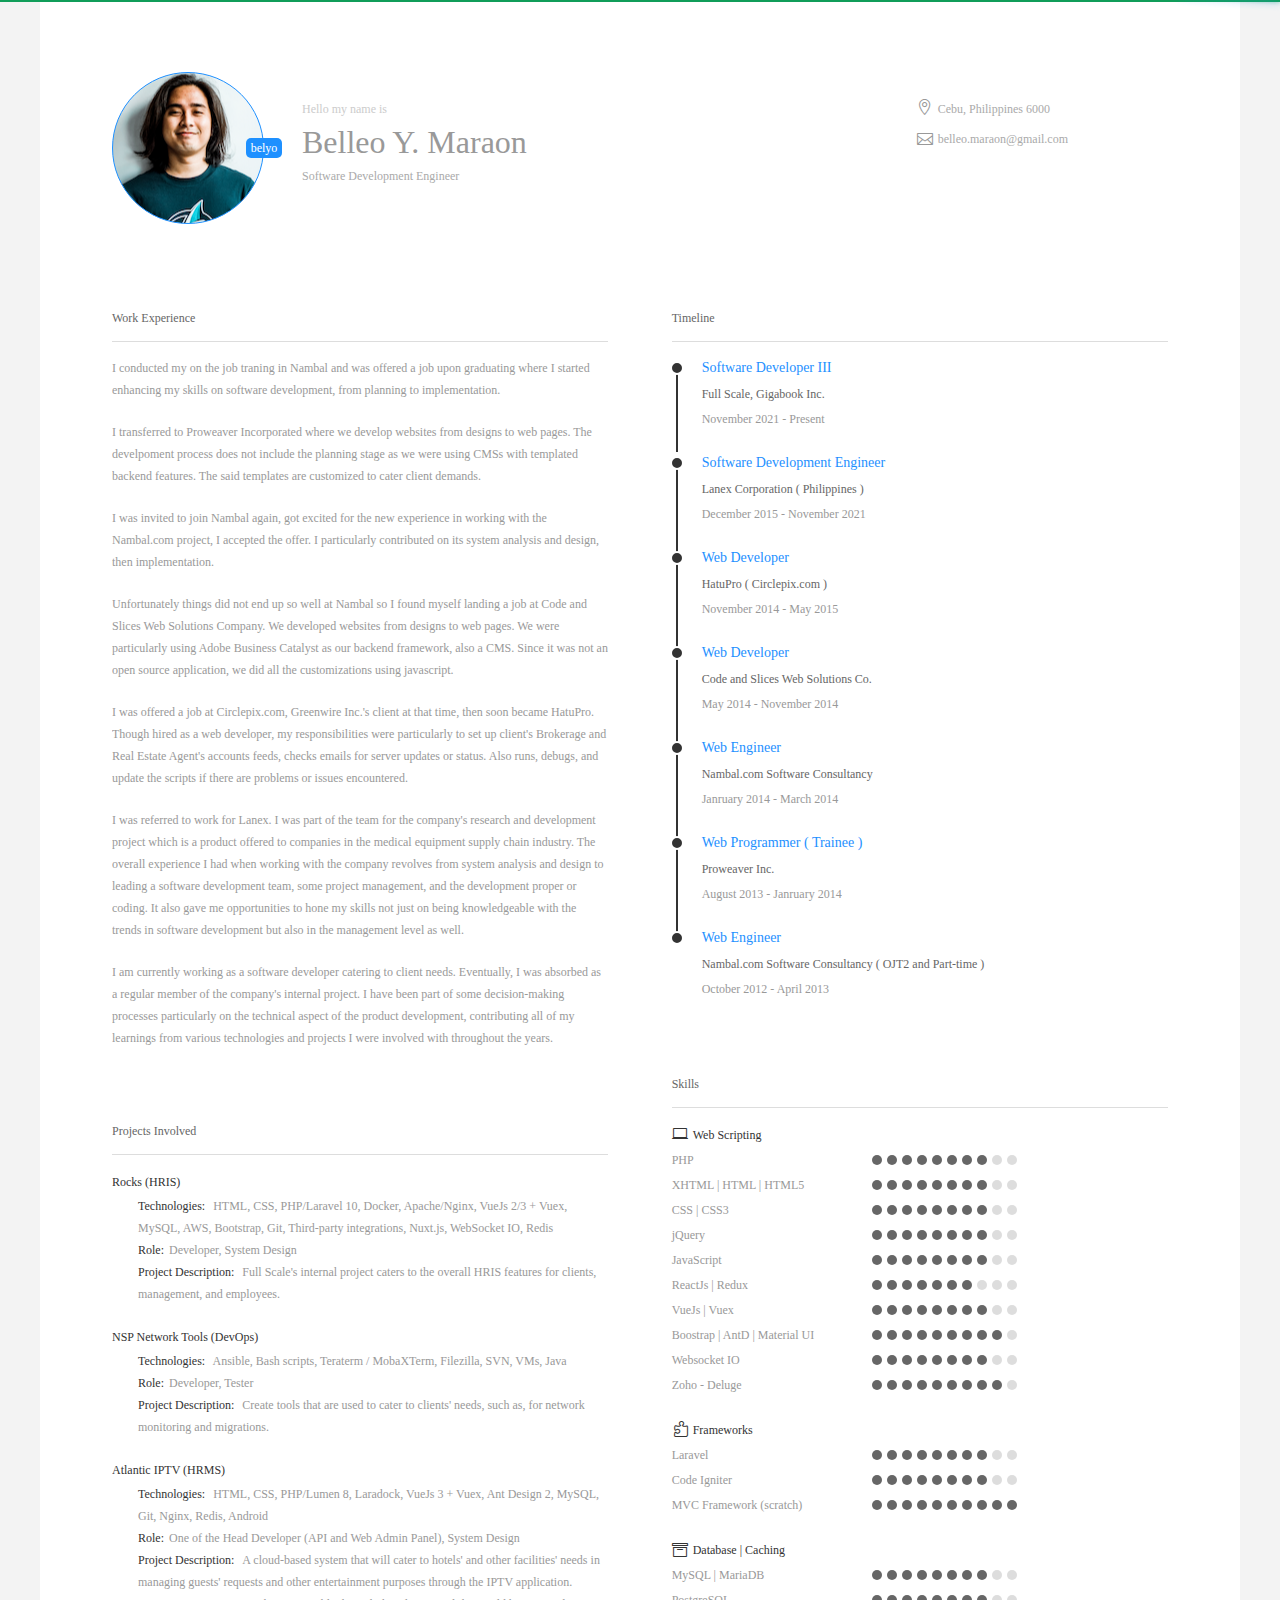
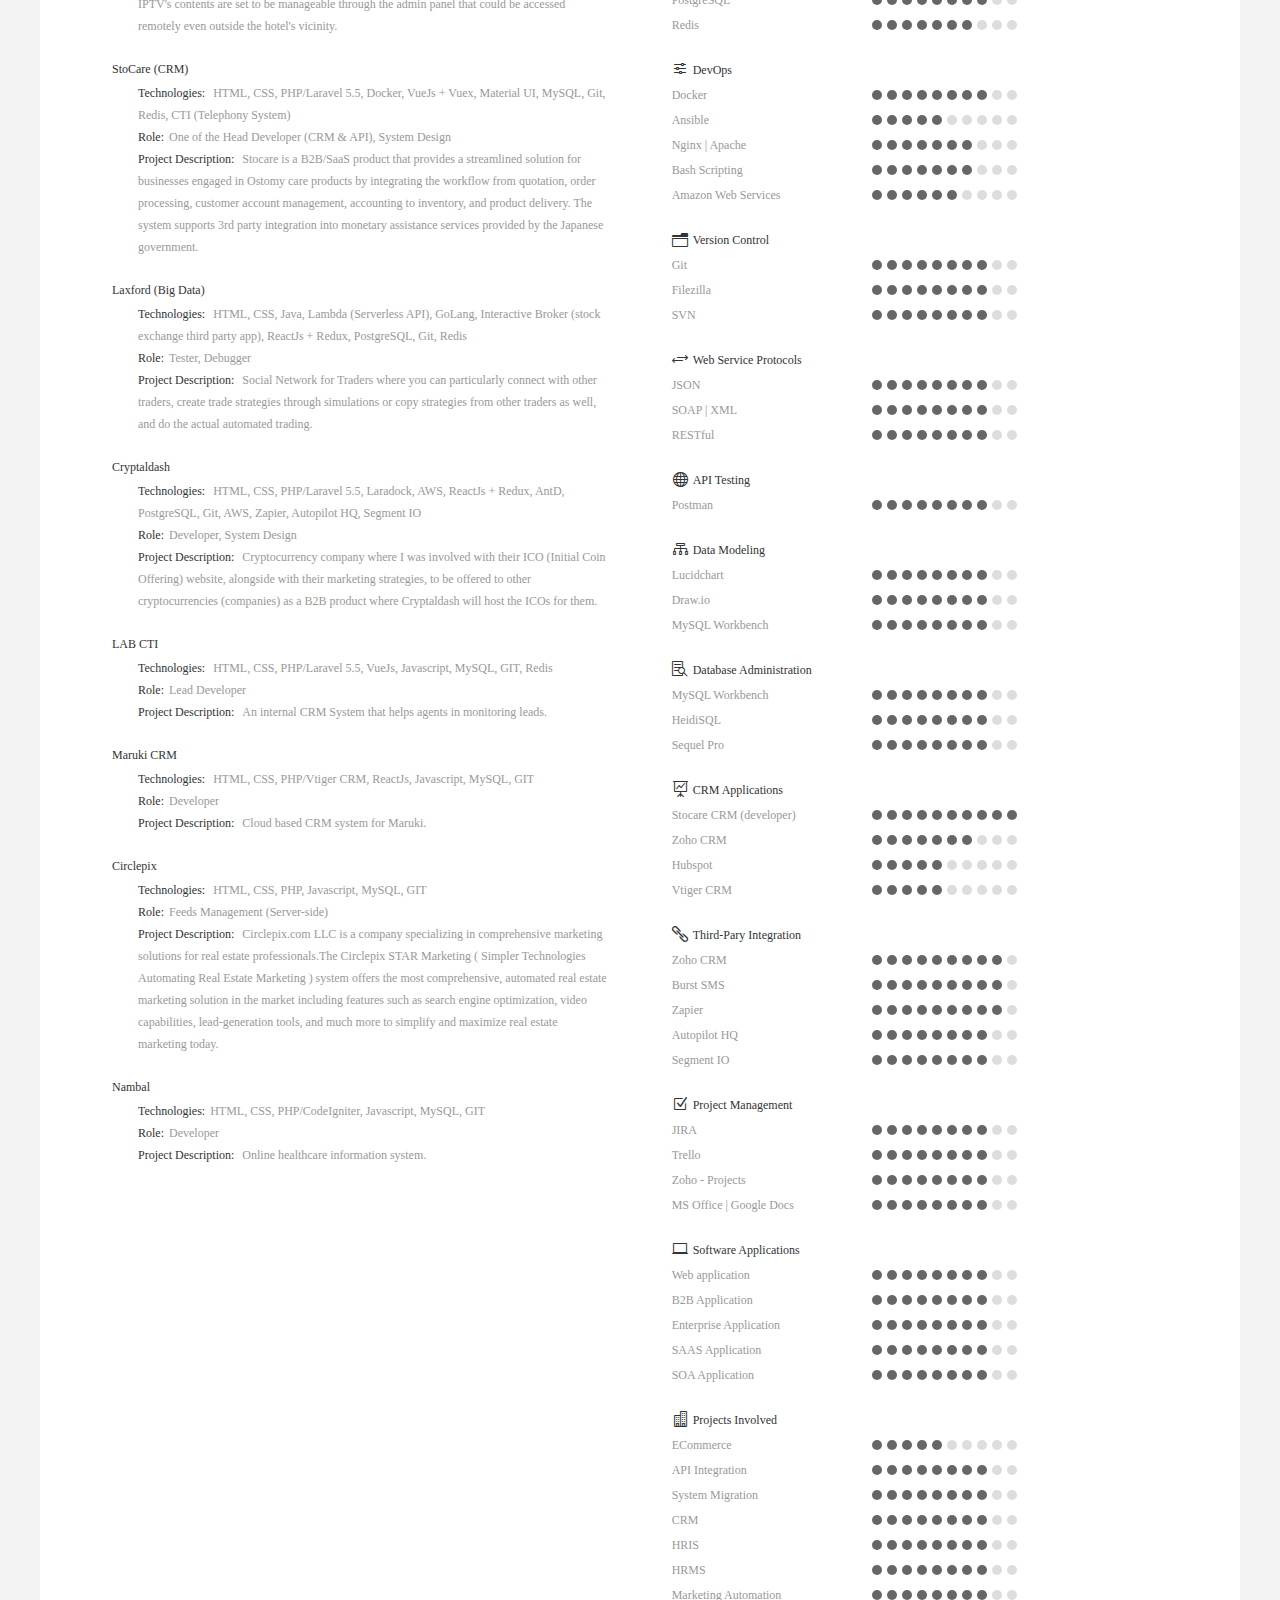
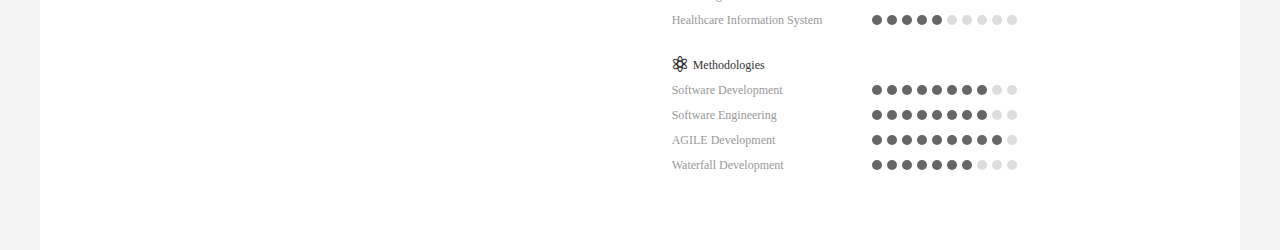
==== commit 683b0628: "Refactor: Modified Fullscale job description and work experience details" ====
--- a/index.html
+++ b/index.html
@@ -1,1410 +1,1409 @@
-<!DOCTYPE html>
-<html>
-
-<head>
-    <meta name="viewport" content="width=device-width,initial-scale=1,user-scalable=no,minimal-ui" />
-    <meta http-equiv="Content-Type" content="text/html; charset=UTF-8" />
-    <meta name="keywords" content="Belleo Maraon's Resume" />
-    <meta name="description" content="Small but terrible" />
-
-    <!--favicon-->
-    <!-- <link rel="icon" href="images/favicon.png" type="image/x-icon" />
-        <link rel="shortcut icon" href="images/favicon.png" type="image/x-icon" /> -- >
-
-        <!--ios-->
-    <link rel="apple-touch-icon-precomposed" href="images/apple-touch-icon-precomposed.png">
-
-    <!--loading css-->
-    <link href="css/pace-theme-flash.css" rel="stylesheet" type="text/css">
-
-    <!--css-->
-    <link href="css/style.css" rel="stylesheet">
-
-    <!--css-->
-    <link href="css/responsive.css" rel="stylesheet">
-
-    <!--cdd-->
-    <link href="css/font.css" rel="stylesheet" type="text/css">
-
-    <title>Belleo Y. Maraon</title>
-</head>
-
-<body>
-    <div class="main">
-        <div class="content">
-
-            <!--header-->
-            <div class="header clearfix">
-                <div class="avatar">
-                    <a href="javascript:;" class="avatar_pic circle"><em class="circle doing"></em></a>
-                    <b class="doing r5"> belyo </b>
-                </div>
-                <div class="base">
-                    <p class="desc">Hello my name is</p>
-                    <h2> Belleo Y. Maraon </h2>
-                    <p> Software Development Engineer</p>
-                    <span>
-                        <p><i aria-hidden="true" data-icon="&#xe01d;"></i> Cebu, Philippines 6000 </p>
-                        <p><a href="mailto:belleo.maraon@gmail.com" class="tel_me"><i aria-hidden="true"
-                                    data-icon="&#xe010;"></i>belleo.maraon@gmail.com</a></p>
-                    </span>
-                </div>
-            </div>
-
-            <!--information-->
-            <div class="information clearfix">
-
-                <!--left-->
-                <div class="info_area info_left info_content">
-
-                    <h5> Work Experience </h5>
-                    <p class="desc s1">
-                        I conducted my on the job traning in Nambal and was offered a job upon graduating where I
-                        started enhancing my skills on software development, from planning to implementation.
-                    </p>
-                    <p class="desc s2">
-                        I transferred to Proweaver Incorporated where we develop websites from designs to web pages.
-                        The develpoment process does not include the planning stage as we were using CMSs with
-                        templated backend features. The said templates are customized to cater client demands.
-                    </p>
-                    <p class="desc s3">
-                        I was invited to join Nambal again, got excited for the new experience in working with the
-                        Nambal.com project, I accepted the offer. I particularly contributed on its system analysis and
-                        design, then implementation.
-                    </p>
-                    <p class="desc s4">
-                        Unfortunately things did not end up so well at Nambal so I found myself landing a job at Code
-                        and Slices
-                        Web Solutions Company. We developed websites from designs to web pages. We were particularly
-                        using
-                        Adobe Business Catalyst as our backend framework, also a CMS. Since it was not an open source
-                        application, we did all the customizations using javascript.
-                    </p>
-                    <p class="desc s5">
-                        I was offered a job at Circlepix.com, Greenwire Inc.'s client at that time, then soon became
-                        HatuPro. Though hired as a web developer, my responsibilities were particularly to set up
-                        client's
-                        Brokerage and Real Estate Agent's accounts feeds, checks emails for server updates or status.
-                        Also runs, debugs, and update the scripts if there are problems or issues encountered.
-                    </p>
-                    <p class="desc s6">
-                        I was referred to work for Lanex. I was part of the team for the company's research and
-                        development project
-                        which is a product offered to companies in the medical equipment supply chain industry. The
-                        overall
-                        experience I had when working with the company revolves from system analysis and design to
-                        leading a software
-                        development team, some project management, and the development proper or coding. It also gave me
-                        opportunities
-                        to hone my skills not just on being knowledgeable with the trends in software development but
-                        also in the
-                        management level as well.
-                    </p>
-                    <p class="desc s7">
-                        Using all the skills learned throughout the years in the industry, I am currently working as a
-                        developer in
-                        Full Scale, particularly a full stack developer which caters the client needs. Currently working
-                        in an internal
-                        project while being available for any external client projects.
-                    </p>
-
-                    <h5> Projects Involved </h5>
-                    <ul>
-                        <li class="clearfix">
-                            <div class="con">
-                                <h3>Rocks (HRIS)</h3>
-                                <p>
-                                    <strong>Technologies:</strong><em> HTML, CSS, PHP/Laravel 5.7, Docker, Apache,
-                                        VueJs 2 + Vuex, MySQL, AWS, Bootstrap, Git, Third-party integrations,
-                                        Nuxt.js</em><br />
-                                    <strong>Role:</strong><em>Developer, System Design</em><br />
-                                    <strong>Project Description:</strong> <em> Full Scale's internal project caters to
-                                        the overall HRIS features for clients, management, and employees.</em>
-                                </p>
-                            </div>
-                        </li>
-                        <li class="clearfix">
-                            <div class="con">
-                                <h3>NSP Network Tools (DevOps)</h3>
-                                <p>
-                                    <strong>Technologies:</strong><em> Ansible, Bash scripts, Teraterm / MobaXTerm,
-                                        Filezilla, SVN, VMs, Java</em><br />
-                                    <strong>Role:</strong><em>Developer, Tester</em> <br />
-                                    <strong>Project Description:</strong> <em> Create tools that are used to cater to
-                                        clients' needs, such as, for network monitoring and migrations.</em>
-                                </p>
-                            </div>
-                        </li>
-                        <li class="clearfix">
-                            <div class="con">
-                                <h3>Atlantic IPTV (HRMS)</h3>
-                                <p>
-                                    <strong>Technologies:</strong><em> HTML, CSS, PHP/Lumen 8, Laradock, VueJs 3 +
-                                        Vuex, Ant Design 2, MySQL, Git, Nginx, Redis, Android</em><br />
-                                    <strong>Role:</strong><em>One of the Head Developer (API and Web Admin Panel),
-                                        System Design</em>
-                                    <br />
-                                    <strong>Project Description:</strong> <em>A cloud-based system that will cater to
-                                        hotels' and other facilities' needs in managing guests' requests and other
-                                        entertainment purposes through the IPTV application. IPTV's contents are set to
-                                        be manageable through the admin panel that could be accessed remotely even
-                                        outside the hotel's vicinity.</em>
-                                </p>
-                            </div>
-                        </li>
-                        <li class="clearfix">
-                            <div class="con">
-                                <h3>StoCare (CRM)</h3>
-                                <p>
-                                    <strong>Technologies:</strong><em> HTML, CSS, PHP/Laravel 5.5, Docker, VueJs +
-                                        Vuex, Material UI, MySQL, Git, Redis, CTI (Telephony System)</em><br />
-                                    <strong>Role:</strong><em>One of the Head Developer (CRM & API), System Design</em>
-                                    <br />
-                                    <strong>Project Description:</strong> <em>Stocare is a B2B/SaaS product that
-                                        provides a streamlined solution for businesses engaged in Ostomy care products
-                                        by integrating the workflow from quotation, order processing, customer account
-                                        management, accounting to inventory, and product delivery. The system supports
-                                        3rd party integration into monetary assistance services provided by the Japanese
-                                        government.</em>
-                                </p>
-                            </div>
-                        </li>
-                        <li class="clearfix">
-                            <div class="con">
-                                <h3>Laxford (Big Data)</h3>
-                                <p>
-                                    <strong>Technologies:</strong><em> HTML, CSS, Java, Lambda (Serverless API), GoLang,
-                                        Interactive Broker (stock exchange third party app), ReactJs + Redux,
-                                        PostgreSQL, Git, Redis</em><br />
-                                    <strong>Role:</strong><em>Tester, Debugger</em> <br />
-                                    <strong>Project Description:</strong> <em>Social Network for Traders where you can
-                                        particularly connect with other traders, create trade strategies through
-                                        simulations or copy strategies from other traders as well, and do the actual
-                                        automated trading.</em>
-                                </p>
-                            </div>
-                        </li>
-                        <li class="clearfix">
-                            <div class="con">
-                                <h3>Cryptaldash</h3>
-                                <p>
-                                    <strong>Technologies:</strong><em> HTML, CSS, PHP/Laravel 5.5, Laradock, AWS,
-                                        ReactJs + Redux, AntD, PostgreSQL, Git, AWS, Zapier, Autopilot HQ, Segment
-                                        IO</em><br />
-                                    <strong>Role:</strong><em>Developer, System Design</em> <br />
-                                    <strong>Project Description:</strong> <em>Cryptocurrency company where I was
-                                        involved with their ICO (Initial Coin Offering) website, alongside with their
-                                        marketing strategies, to be offered to other cryptocurrencies (companies) as a
-                                        B2B product where Cryptaldash will host the ICOs for them.</em>
-                                </p>
-                            </div>
-                        </li>
-                        <li class="clearfix">
-                            <div class="con">
-                                <h3>LAB CTI</h3>
-                                <p>
-                                    <strong>Technologies:</strong><em> HTML, CSS, PHP/Laravel 5.5, VueJs, Javascript,
-                                        MySQL, GIT, Redis </em><br />
-                                    <strong>Role:</strong><em>Lead Developer</em> <br />
-                                    <strong>Project Description:</strong> <em>An internal CRM System that helps agents
-                                        in monitoring leads.</em>
-                                </p>
-                            </div>
-                        </li>
-                        <li class="clearfix">
-                            <div class="con">
-                                <h3>Maruki CRM</h3>
-                                <p>
-                                    <strong>Technologies:</strong><em> HTML, CSS, PHP/Vtiger CRM, ReactJs, Javascript,
-                                        MySQL, GIT </em><br />
-                                    <strong>Role:</strong><em>Developer</em> <br />
-                                    <strong>Project Description:</strong> <em>Cloud based CRM system for Maruki.</em>
-                                </p>
-                            </div>
-                        </li>
-                        <li class="clearfix">
-                            <div class="con">
-                                <h3>Circlepix</h3>
-                                <p>
-                                    <strong>Technologies:</strong><em> HTML, CSS, PHP, Javascript, MySQL, GIT
-                                    </em><br />
-                                    <strong>Role:</strong><em>Feeds Management (Server-side)</em> <br />
-                                    <strong>Project Description:</strong> <em>Circlepix.com LLC is a company
-                                        specializing in comprehensive marketing solutions for real estate
-                                        professionals.The Circlepix STAR Marketing ( Simpler Technologies Automating
-                                        Real Estate Marketing ) system offers the most comprehensive, automated real
-                                        estate marketing solution in the market including features such as search
-                                        engine optimization, video capabilities, lead-generation tools, and much more
-                                        to simplify and maximize real estate marketing today.</em>
-                                </p>
-                            </div>
-                        </li>
-                        <li class="clearfix">
-                            <div class="con">
-                                <h3>Nambal</h3>
-                                <p>
-                                    <strong>Technologies:</strong><em>HTML, CSS, PHP/CodeIgniter, Javascript,
-                                        MySQL, GIT </em><br />
-                                    <strong>Role:</strong><em>Developer</em> <br />
-                                    <strong>Project Description:</strong> <em>Online healthcare information system.</em>
-                                </p>
-                            </div>
-                        </li>
-                    </ul>
-                </div>
-
-                <!--right-->
-                <div class="info_area info_right info_timeline">
-                    <h5> Timeline </h5>
-                    <ul>
-                        <li class="clearfix top" id="s7">
-                            <!--list样式-->
-                            <div class="dot"><b></b></div>
-                            <!--内容-->
-                            <div class="con">
-                                <h3> Developer </h3>
-                                <p> Full Scale, Gigabook Inc. </p>
-                                <p class="desc"> November 2021 - Present </p>
-                            </div>
-                        </li>
-                        <li class="clearfix top" id="s6">
-                            <!--list样式-->
-                            <div class="dot"><b></b></div>
-                            <!--内容-->
-                            <div class="con">
-                                <h3> Software Development Engineer </h3>
-                                <p> Lanex Corporation ( Philippines ) </p>
-                                <p class="desc"> December 2015 - November 2021 </p>
-                            </div>
-                        </li>
-                        <li class="clearfix" id="s5">
-                            <!--list样式-->
-                            <div class="dot"><b></b></div>
-                            <!--内容-->
-                            <div class="con">
-                                <h3> Web Developer </h3>
-                                <p> HatuPro ( Circlepix.com ) </p>
-                                <p class="desc"> November 2014 - May 2015 </p>
-                            </div>
-                        </li>
-                        <li class="clearfix" id="s4">
-                            <!--list样式-->
-                            <div class="dot"><b></b></div>
-                            <!--内容-->
-                            <div class="con">
-                                <h3> Web Developer </h3>
-                                <p> Code and Slices Web Solutions Co. </p>
-                                <p class="desc"> May 2014 - November 2014 </p>
-                            </div>
-                        </li>
-                        <li class="clearfix" id="s3">
-                            <!--list样式-->
-                            <div class="dot"><b></b></div>
-                            <!--内容-->
-                            <div class="con">
-                                <h3> Web Engineer </h3>
-                                <p> Nambal.com Software Consultancy </p>
-                                <p class="desc"> Janruary 2014 - March 2014 </p>
-                            </div>
-                        </li>
-                        <li class="clearfix" id="s2">
-                            <!--list样式-->
-                            <div class="dot"><b></b></div>
-                            <!--内容-->
-                            <div class="con">
-                                <h3> Web Programmer ( Trainee ) </h3>
-                                <p> Proweaver Inc. </p>
-                                <p class="desc"> August 2013 - Janruary 2014 </p>
-                            </div>
-                        </li>
-                        <li class="clearfix bottom" id="s1">
-                            <!--list样式-->
-                            <div class="dot"><b></b></div>
-                            <!--内容-->
-                            <div class="con">
-                                <h3> Web Engineer </h3>
-                                <p> Nambal.com Software Consultancy ( OJT2 and Part-time )</p>
-                                <p class="desc"> October 2012 - April 2013 </p>
-                            </div>
-                        </li>
-                    </ul>
-
-                    <h5> Skills </h5>
-                    <dl class="clearfix">
-                        <dt>
-                            <h6><i aria-hidden="true" data-icon="&#xe00d;"></i>Web Scripting<h6>
-                        </dt>
-                        <dd></dd>
-                    </dl>
-                    <dl class="clearfix">
-                        <dt> PHP </dt>
-                        <dd>
-                            <b></b>
-                            <b></b>
-                            <b></b>
-                            <b></b>
-                            <b></b>
-                            <b></b>
-                            <b></b>
-                            <b></b>
-                            <em></em>
-                            <em></em>
-                        </dd>
-                    </dl>
-                    <dl class="clearfix">
-                        <dt> XHTML | HTML | HTML5 </dt>
-                        <dd>
-                            <b></b>
-                            <b></b>
-                            <b></b>
-                            <b></b>
-                            <b></b>
-                            <b></b>
-                            <b></b>
-                            <b></b>
-                            <em></em>
-                            <em></em>
-                        </dd>
-                    </dl>
-                    <dl class="clearfix">
-                        <dt> CSS | CSS3 </dt>
-                        <dd>
-                            <b></b>
-                            <b></b>
-                            <b></b>
-                            <b></b>
-                            <b></b>
-                            <b></b>
-                            <b></b>
-                            <b></b>
-                            <em></em>
-                            <em></em>
-                        </dd>
-                    </dl>
-                    <dl class="clearfix">
-                        <dt> jQuery </dt>
-                        <dd>
-                            <b></b>
-                            <b></b>
-                            <b></b>
-                            <b></b>
-                            <b></b>
-                            <b></b>
-                            <b></b>
-                            <b></b>
-                            <em></em>
-                            <em></em>
-                        </dd>
-                    </dl>
-                    <dl class="clearfix">
-                        <dt> JavaScript </dt>
-                        <dd>
-                            <b></b>
-                            <b></b>
-                            <b></b>
-                            <b></b>
-                            <b></b>
-                            <b></b>
-                            <b></b>
-                            <b></b>
-                            <em></em>
-                            <em></em>
-                        </dd>
-                    </dl>
-                    <dl class="clearfix">
-                        <dt> ReactJs | Redux </dt>
-                        <dd>
-                            <b></b>
-                            <b></b>
-                            <b></b>
-                            <b></b>
-                            <b></b>
-                            <b></b>
-                            <b></b>
-                            <em></em>
-                            <em></em>
-                            <em></em>
-                        </dd>
-                    </dl>
-                    <dl class="clearfix">
-                        <dt> VueJs | Vuex </dt>
-                        <dd>
-                            <b></b>
-                            <b></b>
-                            <b></b>
-                            <b></b>
-                            <b></b>
-                            <b></b>
-                            <b></b>
-                            <b></b>
-                            <em></em>
-                            <em></em>
-                        </dd>
-                    </dl>
-                    <dl class="clearfix">
-                        <dt> Boostrap | AntD | Material UI </dt>
-                        <dd>
-                            <b></b>
-                            <b></b>
-                            <b></b>
-                            <b></b>
-                            <b></b>
-                            <b></b>
-                            <b></b>
-                            <b></b>
-                            <b></b>
-                            <em></em>
-                        </dd>
-                    </dl>
-                    <dl class="clearfix">
-                        <dt> Websocket IO </dt>
-                        <dd>
-                            <b></b>
-                            <b></b>
-                            <b></b>
-                            <b></b>
-                            <b></b>
-                            <b></b>
-                            <b></b>
-                            <b></b>
-                            <em></em>
-                            <em></em>
-                        </dd>
-                    </dl>
-                    <dl class="clearfix">
-                        <dt> Zoho - Deluge </dt>
-                        <dd>
-                            <b></b>
-                            <b></b>
-                            <b></b>
-                            <b></b>
-                            <b></b>
-                            <b></b>
-                            <b></b>
-                            <b></b>
-                            <b></b>
-                            <em></em>
-                        </dd>
-                    </dl>
-                    <dl class="clearfix mt20">
-                        <dt>
-                            <h6><i aria-hidden="true" data-icon="&#xe102;"></i>Frameworks<h6>
-                        </dt>
-                        <dd></dd>
-                    </dl>
-                    <dl class="clearfix">
-                        <dt> Laravel </dt>
-                        <dd>
-                            <b></b>
-                            <b></b>
-                            <b></b>
-                            <b></b>
-                            <b></b>
-                            <b></b>
-                            <b></b>
-                            <b></b>
-                            <em></em>
-                            <em></em>
-                        </dd>
-                    </dl>
-                    <dl class="clearfix">
-                        <dt> Code Igniter </dt>
-                        <dd>
-                            <b></b>
-                            <b></b>
-                            <b></b>
-                            <b></b>
-                            <b></b>
-                            <b></b>
-                            <b></b>
-                            <b></b>
-                            <em></em>
-                            <em></em>
-                        </dd>
-                    </dl>
-                    <dl class="clearfix">
-                        <dt> MVC Framework (scratch) </dt>
-                        <dd>
-                            <b></b>
-                            <b></b>
-                            <b></b>
-                            <b></b>
-                            <b></b>
-                            <b></b>
-                            <b></b>
-                            <b></b>
-                            <b></b>
-                            <b></b>
-                        </dd>
-                    </dl>
-                    <dl class="clearfix mt20">
-                        <dt>
-                            <h6><i aria-hidden="true" data-icon="&#xe02f;"></i>Database | Caching<h6>
-                        </dt>
-                        <dd></dd>
-                    </dl>
-                    <dl class="clearfix">
-                        <dt> MySQL | MariaDB </dt>
-                        <dd>
-                            <b></b>
-                            <b></b>
-                            <b></b>
-                            <b></b>
-                            <b></b>
-                            <b></b>
-                            <b></b>
-                            <b></b>
-                            <em></em>
-                            <em></em>
-                        </dd>
-                    </dl>
-                    <dl class="clearfix">
-                        <dt> PostgreSQL </dt>
-                        <dd>
-                            <b></b>
-                            <b></b>
-                            <b></b>
-                            <b></b>
-                            <b></b>
-                            <b></b>
-                            <b></b>
-                            <b></b>
-                            <em></em>
-                            <em></em>
-                        </dd>
-                    </dl>
-                    <dl class="clearfix">
-                        <dt> Redis </dt>
-                        <dd>
-                            <b></b>
-                            <b></b>
-                            <b></b>
-                            <b></b>
-                            <b></b>
-                            <b></b>
-                            <b></b>
-                            <em></em>
-                            <em></em>
-                            <em></em>
-                        </dd>
-                    </dl>
-                    <dl class="clearfix mt20">
-                        <dt>
-                            <h6><i aria-hidden="true" data-icon="&#x66;"></i>DevOps<h6>
-                        </dt>
-                        <dd></dd>
-                    </dl>
-                    <dl class="clearfix">
-                        <dt> Docker </dt>
-                        <dd>
-                            <b></b>
-                            <b></b>
-                            <b></b>
-                            <b></b>
-                            <b></b>
-                            <b></b>
-                            <b></b>
-                            <b></b>
-                            <em></em>
-                            <em></em>
-                        </dd>
-                    </dl>
-                    <dl class="clearfix">
-                        <dt> Ansible </dt>
-                        <dd>
-                            <b></b>
-                            <b></b>
-                            <b></b>
-                            <b></b>
-                            <b></b>
-                            <em></em>
-                            <em></em>
-                            <em></em>
-                            <em></em>
-                            <em></em>
-                        </dd>
-                    </dl>
-                    <dl class="clearfix">
-                        <dt> Nginx | Apache </dt>
-                        <dd>
-                            <b></b>
-                            <b></b>
-                            <b></b>
-                            <b></b>
-                            <b></b>
-                            <b></b>
-                            <b></b>
-                            <em></em>
-                            <em></em>
-                            <em></em>
-                        </dd>
-                    </dl>
-                    <dl class="clearfix">
-                        <dt> Bash Scripting </dt>
-                        <dd>
-                            <b></b>
-                            <b></b>
-                            <b></b>
-                            <b></b>
-                            <b></b>
-                            <b></b>
-                            <b></b>
-                            <em></em>
-                            <em></em>
-                            <em></em>
-                        </dd>
-                    </dl>
-                    <dl class="clearfix">
-                        <dt> Amazon Web Services </dt>
-                        <dd>
-                            <b></b>
-                            <b></b>
-                            <b></b>
-                            <b></b>
-                            <b></b>
-                            <b></b>
-                            <em></em>
-                            <em></em>
-                            <em></em>
-                            <em></em>
-                        </dd>
-                    </dl>
-                    <dl class="clearfix mt20">
-                        <dt>
-                            <h6><i aria-hidden="true" data-icon="&#x6e;"></i>Version Control<h6>
-                        </dt>
-                        <dd></dd>
-                    </dl>
-                    <dl class="clearfix">
-                        <dt> Git </dt>
-                        <dd>
-                            <b></b>
-                            <b></b>
-                            <b></b>
-                            <b></b>
-                            <b></b>
-                            <b></b>
-                            <b></b>
-                            <b></b>
-                            <em></em>
-                            <em></em>
-                        </dd>
-                    </dl>
-                    <dl class="clearfix">
-                        <dt> Filezilla </dt>
-                        <dd>
-                            <b></b>
-                            <b></b>
-                            <b></b>
-                            <b></b>
-                            <b></b>
-                            <b></b>
-                            <b></b>
-                            <b></b>
-                            <em></em>
-                            <em></em>
-                        </dd>
-                    </dl>
-                    <dl class="clearfix">
-                        <dt> SVN </dt>
-                        <dd>
-                            <b></b>
-                            <b></b>
-                            <b></b>
-                            <b></b>
-                            <b></b>
-                            <b></b>
-                            <b></b>
-                            <b></b>
-                            <em></em>
-                            <em></em>
-                        </dd>
-                    </dl>
-                    <dl class="clearfix mt20">
-                        <dt>
-                            <h6><i aria-hidden="true" data-icon="&#x2b;"></i>Web Service Protocols<h6>
-                        </dt>
-                        <dd></dd>
-                    </dl>
-                    <dl class="clearfix">
-                        <dt> JSON </dt>
-                        <dd>
-                            <b></b>
-                            <b></b>
-                            <b></b>
-                            <b></b>
-                            <b></b>
-                            <b></b>
-                            <b></b>
-                            <b></b>
-                            <em></em>
-                            <em></em>
-                        </dd>
-                    </dl>
-                    <dl class="clearfix">
-                        <dt> SOAP | XML </dt>
-                        <dd>
-                            <b></b>
-                            <b></b>
-                            <b></b>
-                            <b></b>
-                            <b></b>
-                            <b></b>
-                            <b></b>
-                            <b></b>
-                            <em></em>
-                            <em></em>
-                        </dd>
-                    </dl>
-                    <dl class="clearfix">
-                        <dt> RESTful </dt>
-                        <dd>
-                            <b></b>
-                            <b></b>
-                            <b></b>
-                            <b></b>
-                            <b></b>
-                            <b></b>
-                            <b></b>
-                            <b></b>
-                            <em></em>
-                            <em></em>
-                        </dd>
-                    </dl>
-                    <dl class="clearfix mt20">
-                        <dt>
-                            <h6><i aria-hidden="true" data-icon="&#xe0e3;"></i>API Testing<h6>
-                        </dt>
-                        <dd></dd>
-                    </dl>
-                    <dl class="clearfix">
-                        <dt> Postman </dt>
-                        <dd>
-                            <b></b>
-                            <b></b>
-                            <b></b>
-                            <b></b>
-                            <b></b>
-                            <b></b>
-                            <b></b>
-                            <b></b>
-                            <em></em>
-                            <em></em>
-                        </dd>
-                    </dl>
-                    <dl class="clearfix mt20">
-                        <dt>
-                            <h6><i aria-hidden="true" data-icon="&#xe109;"></i>Data Modeling<h6>
-                        </dt>
-                        <dd></dd>
-                    </dl>
-                    <dl class="clearfix">
-                        <dt> Lucidchart </dt>
-                        <dd>
-                            <b></b>
-                            <b></b>
-                            <b></b>
-                            <b></b>
-                            <b></b>
-                            <b></b>
-                            <b></b>
-                            <b></b>
-                            <em></em>
-                            <em></em>
-                        </dd>
-                    </dl>
-                    <dl class="clearfix">
-                        <dt> Draw.io </dt>
-                        <dd>
-                            <b></b>
-                            <b></b>
-                            <b></b>
-                            <b></b>
-                            <b></b>
-                            <b></b>
-                            <b></b>
-                            <b></b>
-                            <em></em>
-                            <em></em>
-                        </dd>
-                    </dl>
-                    <dl class="clearfix">
-                        <dt> MySQL Workbench </dt>
-                        <dd>
-                            <b></b>
-                            <b></b>
-                            <b></b>
-                            <b></b>
-                            <b></b>
-                            <b></b>
-                            <b></b>
-                            <b></b>
-                            <em></em>
-                            <em></em>
-                        </dd>
-                    </dl>
-                    <dl class="clearfix mt20">
-                        <dt>
-                            <h6><i aria-hidden="true" data-icon="&#xe101;"></i>Database Administration<h6>
-                        </dt>
-                        <dd></dd>
-                    </dl>
-                    <dl class="clearfix">
-                        <dt> MySQL Workbench </dt>
-                        <dd>
-                            <b></b>
-                            <b></b>
-                            <b></b>
-                            <b></b>
-                            <b></b>
-                            <b></b>
-                            <b></b>
-                            <b></b>
-                            <em></em>
-                            <em></em>
-                        </dd>
-                    </dl>
-                    <dl class="clearfix">
-                        <dt> HeidiSQL </dt>
-                        <dd>
-                            <b></b>
-                            <b></b>
-                            <b></b>
-                            <b></b>
-                            <b></b>
-                            <b></b>
-                            <b></b>
-                            <b></b>
-                            <em></em>
-                            <em></em>
-                        </dd>
-                    </dl>
-                    <dl class="clearfix">
-                        <dt> Sequel Pro </dt>
-                        <dd>
-                            <b></b>
-                            <b></b>
-                            <b></b>
-                            <b></b>
-                            <b></b>
-                            <b></b>
-                            <b></b>
-                            <b></b>
-                            <em></em>
-                            <em></em>
-                        </dd>
-                    </dl>
-                    <dl class="clearfix mt20">
-                        <dt>
-                            <h6><i aria-hidden="true" data-icon="&#xe0e9;"></i>CRM Applications<h6>
-                        </dt>
-                        <dd></dd>
-                    </dl>
-                    <dl class="clearfix">
-                        <dt> Stocare CRM (developer) </dt>
-                        <dd>
-                            <b></b>
-                            <b></b>
-                            <b></b>
-                            <b></b>
-                            <b></b>
-                            <b></b>
-                            <b></b>
-                            <b></b>
-                            <b></b>
-                            <b></b>
-                        </dd>
-                    </dl>
-                    <dl class="clearfix">
-                        <dt> Zoho CRM </dt>
-                        <dd>
-                            <b></b>
-                            <b></b>
-                            <b></b>
-                            <b></b>
-                            <b></b>
-                            <b></b>
-                            <b></b>
-                            <em></em>
-                            <em></em>
-                            <em></em>
-                        </dd>
-                    </dl>
-                    <dl class="clearfix">
-                        <dt> Hubspot </dt>
-                        <dd>
-                            <b></b>
-                            <b></b>
-                            <b></b>
-                            <b></b>
-                            <b></b>
-                            <em></em>
-                            <em></em>
-                            <em></em>
-                            <em></em>
-                            <em></em>
-                        </dd>
-                    </dl>
-                    <dl class="clearfix">
-                        <dt> Vtiger CRM </dt>
-                        <dd>
-                            <b></b>
-                            <b></b>
-                            <b></b>
-                            <b></b>
-                            <b></b>
-                            <em></em>
-                            <em></em>
-                            <em></em>
-                            <em></em>
-                            <em></em>
-                        </dd>
-                    </dl>
-                    <dl class="clearfix mt20">
-                        <dt>
-                            <h6><i aria-hidden="true" data-icon="&#xe02c;"></i>Third-Pary Integration<h6>
-                        </dt>
-                        <dd></dd>
-                    </dl>
-                    <dl class="clearfix">
-                        <dt> Zoho CRM </dt>
-                        <dd>
-                            <b></b>
-                            <b></b>
-                            <b></b>
-                            <b></b>
-                            <b></b>
-                            <b></b>
-                            <b></b>
-                            <b></b>
-                            <b></b>
-                            <em></em>
-                        </dd>
-                    </dl>
-                    <dl class="clearfix">
-                        <dt> Burst SMS </dt>
-                        <dd>
-                            <b></b>
-                            <b></b>
-                            <b></b>
-                            <b></b>
-                            <b></b>
-                            <b></b>
-                            <b></b>
-                            <b></b>
-                            <b></b>
-                            <em></em>
-                        </dd>
-                    </dl>
-                    <dl class="clearfix">
-                        <dt> Zapier </dt>
-                        <dd>
-                            <b></b>
-                            <b></b>
-                            <b></b>
-                            <b></b>
-                            <b></b>
-                            <b></b>
-                            <b></b>
-                            <b></b>
-                            <b></b>
-                            <em></em>
-                        </dd>
-                    </dl>
-                    <dl class="clearfix">
-                        <dt> Autopilot HQ </dt>
-                        <dd>
-                            <b></b>
-                            <b></b>
-                            <b></b>
-                            <b></b>
-                            <b></b>
-                            <b></b>
-                            <b></b>
-                            <b></b>
-                            <em></em>
-                            <em></em>
-                        </dd>
-                    </dl>
-                    <dl class="clearfix">
-                        <dt> Segment IO </dt>
-                        <dd>
-                            <b></b>
-                            <b></b>
-                            <b></b>
-                            <b></b>
-                            <b></b>
-                            <b></b>
-                            <b></b>
-                            <b></b>
-                            <em></em>
-                            <em></em>
-                        </dd>
-                    </dl>
-                    <dl class="clearfix mt20">
-                        <dt>
-                            <h6><i aria-hidden="true" data-icon="&#x5a;"></i>Project Management<h6>
-                        </dt>
-                        <dd></dd>
-                    </dl>
-                    <dl class="clearfix">
-                        <dt> JIRA </dt>
-                        <dd>
-                            <b></b>
-                            <b></b>
-                            <b></b>
-                            <b></b>
-                            <b></b>
-                            <b></b>
-                            <b></b>
-                            <b></b>
-                            <em></em>
-                            <em></em>
-                        </dd>
-                    </dl>
-                    <dl class="clearfix">
-                        <dt> Trello </dt>
-                        <dd>
-                            <b></b>
-                            <b></b>
-                            <b></b>
-                            <b></b>
-                            <b></b>
-                            <b></b>
-                            <b></b>
-                            <b></b>
-                            <em></em>
-                            <em></em>
-                        </dd>
-                    </dl>
-                    <dl class="clearfix">
-                        <dt> Zoho - Projects </dt>
-                        <dd>
-                            <b></b>
-                            <b></b>
-                            <b></b>
-                            <b></b>
-                            <b></b>
-                            <b></b>
-                            <b></b>
-                            <b></b>
-                            <em></em>
-                            <em></em>
-                        </dd>
-                    </dl>
-                    <dl class="clearfix">
-                        <dt> MS Office | Google Docs </dt>
-                        <dd>
-                            <b></b>
-                            <b></b>
-                            <b></b>
-                            <b></b>
-                            <b></b>
-                            <b></b>
-                            <b></b>
-                            <b></b>
-                            <em></em>
-                            <em></em>
-                        </dd>
-                    </dl>
-                    <dl class="clearfix mt20">
-                        <dt>
-                            <h6><i aria-hidden="true" data-icon="&#xe00d;"></i>Software Applications<h6>
-                        </dt>
-                        <dd></dd>
-                    </dl>
-                    <dl class="clearfix">
-                        <dt> Web application </dt>
-                        <dd>
-                            <b></b>
-                            <b></b>
-                            <b></b>
-                            <b></b>
-                            <b></b>
-                            <b></b>
-                            <b></b>
-                            <b></b>
-                            <em></em>
-                            <em></em>
-                        </dd>
-                    </dl>
-                    <dl class="clearfix">
-                        <dt> B2B Application </dt>
-                        <dd>
-                            <b></b>
-                            <b></b>
-                            <b></b>
-                            <b></b>
-                            <b></b>
-                            <b></b>
-                            <b></b>
-                            <b></b>
-                            <em></em>
-                            <em></em>
-                        </dd>
-                    </dl>
-                    <dl class="clearfix">
-                        <dt> Enterprise Application </dt>
-                        <dd>
-                            <b></b>
-                            <b></b>
-                            <b></b>
-                            <b></b>
-                            <b></b>
-                            <b></b>
-                            <b></b>
-                            <b></b>
-                            <em></em>
-                            <em></em>
-                        </dd>
-                    </dl>
-                    <dl class="clearfix">
-                        <dt> SAAS Application </dt>
-                        <dd>
-                            <b></b>
-                            <b></b>
-                            <b></b>
-                            <b></b>
-                            <b></b>
-                            <b></b>
-                            <b></b>
-                            <b></b>
-                            <em></em>
-                            <em></em>
-                        </dd>
-                    </dl>
-                    <dl class="clearfix">
-                        <dt> SOA Application </dt>
-                        <dd>
-                            <b></b>
-                            <b></b>
-                            <b></b>
-                            <b></b>
-                            <b></b>
-                            <b></b>
-                            <b></b>
-                            <b></b>
-                            <em></em>
-                            <em></em>
-                        </dd>
-                    </dl>
-                    <dl class="clearfix mt20">
-                        <dt>
-                            <h6><i aria-hidden="true" data-icon="&#xe0ef;"></i>Projects Involved<h6>
-                        </dt>
-                        <dd></dd>
-                    </dl>
-                    <dl class="clearfix">
-                        <dt> ECommerce </dt>
-                        <dd>
-                            <b></b>
-                            <b></b>
-                            <b></b>
-                            <b></b>
-                            <b></b>
-                            <em></em>
-                            <em></em>
-                            <em></em>
-                            <em></em>
-                            <em></em>
-                        </dd>
-                    </dl>
-                    <dl class="clearfix">
-                        <dt> API Integration </dt>
-                        <dd>
-                            <b></b>
-                            <b></b>
-                            <b></b>
-                            <b></b>
-                            <b></b>
-                            <b></b>
-                            <b></b>
-                            <b></b>
-                            <em></em>
-                            <em></em>
-                        </dd>
-                    </dl>
-                    <dl class="clearfix">
-                        <dt> System Migration </dt>
-                        <dd>
-                            <b></b>
-                            <b></b>
-                            <b></b>
-                            <b></b>
-                            <b></b>
-                            <b></b>
-                            <b></b>
-                            <b></b>
-                            <em></em>
-                            <em></em>
-                        </dd>
-                    </dl>
-                    <dl class="clearfix">
-                        <dt> CRM </dt>
-                        <dd>
-                            <b></b>
-                            <b></b>
-                            <b></b>
-                            <b></b>
-                            <b></b>
-                            <b></b>
-                            <b></b>
-                            <b></b>
-                            <em></em>
-                            <em></em>
-                        </dd>
-                    </dl>
-                    <dl class="clearfix">
-                        <dt> HRIS </dt>
-                        <dd>
-                            <b></b>
-                            <b></b>
-                            <b></b>
-                            <b></b>
-                            <b></b>
-                            <b></b>
-                            <b></b>
-                            <b></b>
-                            <em></em>
-                            <em></em>
-                        </dd>
-                    </dl>
-                    <dl class="clearfix">
-                        <dt> HRMS </dt>
-                        <dd>
-                            <b></b>
-                            <b></b>
-                            <b></b>
-                            <b></b>
-                            <b></b>
-                            <b></b>
-                            <b></b>
-                            <b></b>
-                            <em></em>
-                            <em></em>
-                        </dd>
-                    </dl>
-                    <dl class="clearfix">
-                        <dt> Marketing Automation </dt>
-                        <dd>
-                            <b></b>
-                            <b></b>
-                            <b></b>
-                            <b></b>
-                            <b></b>
-                            <b></b>
-                            <b></b>
-                            <b></b>
-                            <em></em>
-                            <em></em>
-                        </dd>
-                    </dl>
-                    <dl class="clearfix">
-                        <dt> Healthcare Information System </dt>
-                        <dd>
-                            <b></b>
-                            <b></b>
-                            <b></b>
-                            <b></b>
-                            <b></b>
-                            <em></em>
-                            <em></em>
-                            <em></em>
-                            <em></em>
-                            <em></em>
-                        </dd>
-                    </dl>
-                    <dl class="clearfix mt20">
-                        <dt>
-                            <h6><i aria-hidden="true" data-icon="&#xe00a;"></i>Methodologies<h6>
-                        </dt>
-                        <dd></dd>
-                    </dl>
-                    <dl class="clearfix">
-                        <dt> Software Development </dt>
-                        <dd>
-                            <b></b>
-                            <b></b>
-                            <b></b>
-                            <b></b>
-                            <b></b>
-                            <b></b>
-                            <b></b>
-                            <b></b>
-                            <em></em>
-                            <em></em>
-                        </dd>
-                    </dl>
-                    <dl class="clearfix">
-                        <dt> Software Engineering </dt>
-                        <dd>
-                            <b></b>
-                            <b></b>
-                            <b></b>
-                            <b></b>
-                            <b></b>
-                            <b></b>
-                            <b></b>
-                            <b></b>
-                            <em></em>
-                            <em></em>
-                        </dd>
-                    </dl>
-                    <dl class="clearfix">
-                        <dt> AGILE Development </dt>
-                        <dd>
-                            <b></b>
-                            <b></b>
-                            <b></b>
-                            <b></b>
-                            <b></b>
-                            <b></b>
-                            <b></b>
-                            <b></b>
-                            <b></b>
-                            <em></em>
-                        </dd>
-                    </dl>
-                    <dl class="clearfix">
-                        <dt> Waterfall Development </dt>
-                        <dd>
-                            <b></b>
-                            <b></b>
-                            <b></b>
-                            <b></b>
-                            <b></b>
-                            <b></b>
-                            <b></b>
-                            <em></em>
-                            <em></em>
-                            <em></em>
-                        </dd>
-                    </dl>
-                </div>
-
-            </div>
-
-        </div>
-    </div>
-
-    <!--Jquery 2.1 不支持ie6、7、8-->
-    <script type="text/javascript" src="js/jquery-2.1.1.min.js"></script>
-
-    <!--jquery 局部打印-->
-    <script type="text/javascript" src="js/jQuery.print.js"></script>
-
-    <!--jquery 动画-->
-    <script type="text/javascript" src="js/jquery.transit.min.js"></script>
-
-    <!--jquery 轮播-基于bootstrap carousel-->
-    <script type="text/javascript" src="js/carousel.min.js"></script>
-
-    <!--jquery loadding-->
-    <script type="text/javascript" src="js/pace.min.js"></script>
-
-    <!--effect-->
-    <script type="text/javascript" src="js/common.js"></script>
-
-</body>
-
+<!DOCTYPE html>
+<html>
+
+<head>
+    <meta name="viewport" content="width=device-width,initial-scale=1,user-scalable=no,minimal-ui" />
+    <meta http-equiv="Content-Type" content="text/html; charset=UTF-8" />
+    <meta name="keywords" content="Belleo Maraon's Resume" />
+    <meta name="description" content="Small but terrible" />
+
+    <!--favicon-->
+    <!-- <link rel="icon" href="images/favicon.png" type="image/x-icon" />
+        <link rel="shortcut icon" href="images/favicon.png" type="image/x-icon" /> -- >
+
+        <!--ios-->
+    <link rel="apple-touch-icon-precomposed" href="images/apple-touch-icon-precomposed.png">
+
+    <!--loading css-->
+    <link href="css/pace-theme-flash.css" rel="stylesheet" type="text/css">
+
+    <!--css-->
+    <link href="css/style.css" rel="stylesheet">
+
+    <!--css-->
+    <link href="css/responsive.css" rel="stylesheet">
+
+    <!--cdd-->
+    <link href="css/font.css" rel="stylesheet" type="text/css">
+
+    <title>Belleo Y. Maraon</title>
+</head>
+
+<body>
+    <div class="main">
+        <div class="content">
+
+            <!--header-->
+            <div class="header clearfix">
+                <div class="avatar">
+                    <a href="javascript:;" class="avatar_pic circle"><em class="circle doing"></em></a>
+                    <b class="doing r5"> belyo </b>
+                </div>
+                <div class="base">
+                    <p class="desc">Hello my name is</p>
+                    <h2> Belleo Y. Maraon </h2>
+                    <p> Software Development Engineer</p>
+                    <span>
+                        <p><i aria-hidden="true" data-icon="&#xe01d;"></i> Cebu, Philippines 6000 </p>
+                        <p><a href="mailto:belleo.maraon@gmail.com" class="tel_me"><i aria-hidden="true"
+                                    data-icon="&#xe010;"></i>belleo.maraon@gmail.com</a></p>
+                    </span>
+                </div>
+            </div>
+
+            <!--information-->
+            <div class="information clearfix">
+
+                <!--left-->
+                <div class="info_area info_left info_content">
+
+                    <h5> Work Experience </h5>
+                    <p class="desc s1">
+                        I conducted my on the job traning in Nambal and was offered a job upon graduating where I
+                        started enhancing my skills on software development, from planning to implementation.
+                    </p>
+                    <p class="desc s2">
+                        I transferred to Proweaver Incorporated where we develop websites from designs to web pages.
+                        The develpoment process does not include the planning stage as we were using CMSs with
+                        templated backend features. The said templates are customized to cater client demands.
+                    </p>
+                    <p class="desc s3">
+                        I was invited to join Nambal again, got excited for the new experience in working with the
+                        Nambal.com project, I accepted the offer. I particularly contributed on its system analysis and
+                        design, then implementation.
+                    </p>
+                    <p class="desc s4">
+                        Unfortunately things did not end up so well at Nambal so I found myself landing a job at Code
+                        and Slices
+                        Web Solutions Company. We developed websites from designs to web pages. We were particularly
+                        using
+                        Adobe Business Catalyst as our backend framework, also a CMS. Since it was not an open source
+                        application, we did all the customizations using javascript.
+                    </p>
+                    <p class="desc s5">
+                        I was offered a job at Circlepix.com, Greenwire Inc.'s client at that time, then soon became
+                        HatuPro. Though hired as a web developer, my responsibilities were particularly to set up
+                        client's
+                        Brokerage and Real Estate Agent's accounts feeds, checks emails for server updates or status.
+                        Also runs, debugs, and update the scripts if there are problems or issues encountered.
+                    </p>
+                    <p class="desc s6">
+                        I was referred to work for Lanex. I was part of the team for the company's research and
+                        development project
+                        which is a product offered to companies in the medical equipment supply chain industry. The
+                        overall
+                        experience I had when working with the company revolves from system analysis and design to
+                        leading a software
+                        development team, some project management, and the development proper or coding. It also gave me
+                        opportunities
+                        to hone my skills not just on being knowledgeable with the trends in software development but
+                        also in the
+                        management level as well.
+                    </p>
+                    <p class="desc s7">
+                        I am currently working as a software developer catering to client needs. Eventually, I was absorbed
+                        as a regular member of the company's internal project. I have been part of some decision-making
+                        processes particularly on the technical aspect of the product development, contributing all of
+                        my learnings from various technologies and projects I were involved with throughout the years. 
+                    </p>
+
+                    <h5> Projects Involved </h5>
+                    <ul>
+                        <li class="clearfix">
+                            <div class="con">
+                                <h3>Rocks (HRIS)</h3>
+                                <p>
+                                    <strong>Technologies:</strong><em> HTML, CSS, PHP/Laravel 10, Docker, Apache/Nginx,
+                                        VueJs 2/3 + Vuex, MySQL, AWS, Bootstrap, Git, Third-party integrations,
+                                        Nuxt.js, WebSocket IO, Redis </em><br />
+                                    <strong>Role:</strong><em>Developer, System Design</em><br />
+                                    <strong>Project Description:</strong> <em> Full Scale's internal project caters to
+                                        the overall HRIS features for clients, management, and employees.</em>
+                                </p>
+                            </div>
+                        </li>
+                        <li class="clearfix">
+                            <div class="con">
+                                <h3>NSP Network Tools (DevOps)</h3>
+                                <p>
+                                    <strong>Technologies:</strong><em> Ansible, Bash scripts, Teraterm / MobaXTerm,
+                                        Filezilla, SVN, VMs, Java</em><br />
+                                    <strong>Role:</strong><em>Developer, Tester</em> <br />
+                                    <strong>Project Description:</strong> <em> Create tools that are used to cater to
+                                        clients' needs, such as, for network monitoring and migrations.</em>
+                                </p>
+                            </div>
+                        </li>
+                        <li class="clearfix">
+                            <div class="con">
+                                <h3>Atlantic IPTV (HRMS)</h3>
+                                <p>
+                                    <strong>Technologies:</strong><em> HTML, CSS, PHP/Lumen 8, Laradock, VueJs 3 +
+                                        Vuex, Ant Design 2, MySQL, Git, Nginx, Redis, Android</em><br />
+                                    <strong>Role:</strong><em>One of the Head Developer (API and Web Admin Panel),
+                                        System Design</em>
+                                    <br />
+                                    <strong>Project Description:</strong> <em>A cloud-based system that will cater to
+                                        hotels' and other facilities' needs in managing guests' requests and other
+                                        entertainment purposes through the IPTV application. IPTV's contents are set to
+                                        be manageable through the admin panel that could be accessed remotely even
+                                        outside the hotel's vicinity.</em>
+                                </p>
+                            </div>
+                        </li>
+                        <li class="clearfix">
+                            <div class="con">
+                                <h3>StoCare (CRM)</h3>
+                                <p>
+                                    <strong>Technologies:</strong><em> HTML, CSS, PHP/Laravel 5.5, Docker, VueJs +
+                                        Vuex, Material UI, MySQL, Git, Redis, CTI (Telephony System)</em><br />
+                                    <strong>Role:</strong><em>One of the Head Developer (CRM & API), System Design</em>
+                                    <br />
+                                    <strong>Project Description:</strong> <em>Stocare is a B2B/SaaS product that
+                                        provides a streamlined solution for businesses engaged in Ostomy care products
+                                        by integrating the workflow from quotation, order processing, customer account
+                                        management, accounting to inventory, and product delivery. The system supports
+                                        3rd party integration into monetary assistance services provided by the Japanese
+                                        government.</em>
+                                </p>
+                            </div>
+                        </li>
+                        <li class="clearfix">
+                            <div class="con">
+                                <h3>Laxford (Big Data)</h3>
+                                <p>
+                                    <strong>Technologies:</strong><em> HTML, CSS, Java, Lambda (Serverless API), GoLang,
+                                        Interactive Broker (stock exchange third party app), ReactJs + Redux,
+                                        PostgreSQL, Git, Redis</em><br />
+                                    <strong>Role:</strong><em>Tester, Debugger</em> <br />
+                                    <strong>Project Description:</strong> <em>Social Network for Traders where you can
+                                        particularly connect with other traders, create trade strategies through
+                                        simulations or copy strategies from other traders as well, and do the actual
+                                        automated trading.</em>
+                                </p>
+                            </div>
+                        </li>
+                        <li class="clearfix">
+                            <div class="con">
+                                <h3>Cryptaldash</h3>
+                                <p>
+                                    <strong>Technologies:</strong><em> HTML, CSS, PHP/Laravel 5.5, Laradock, AWS,
+                                        ReactJs + Redux, AntD, PostgreSQL, Git, AWS, Zapier, Autopilot HQ, Segment
+                                        IO</em><br />
+                                    <strong>Role:</strong><em>Developer, System Design</em> <br />
+                                    <strong>Project Description:</strong> <em>Cryptocurrency company where I was
+                                        involved with their ICO (Initial Coin Offering) website, alongside with their
+                                        marketing strategies, to be offered to other cryptocurrencies (companies) as a
+                                        B2B product where Cryptaldash will host the ICOs for them.</em>
+                                </p>
+                            </div>
+                        </li>
+                        <li class="clearfix">
+                            <div class="con">
+                                <h3>LAB CTI</h3>
+                                <p>
+                                    <strong>Technologies:</strong><em> HTML, CSS, PHP/Laravel 5.5, VueJs, Javascript,
+                                        MySQL, GIT, Redis </em><br />
+                                    <strong>Role:</strong><em>Lead Developer</em> <br />
+                                    <strong>Project Description:</strong> <em>An internal CRM System that helps agents
+                                        in monitoring leads.</em>
+                                </p>
+                            </div>
+                        </li>
+                        <li class="clearfix">
+                            <div class="con">
+                                <h3>Maruki CRM</h3>
+                                <p>
+                                    <strong>Technologies:</strong><em> HTML, CSS, PHP/Vtiger CRM, ReactJs, Javascript,
+                                        MySQL, GIT </em><br />
+                                    <strong>Role:</strong><em>Developer</em> <br />
+                                    <strong>Project Description:</strong> <em>Cloud based CRM system for Maruki.</em>
+                                </p>
+                            </div>
+                        </li>
+                        <li class="clearfix">
+                            <div class="con">
+                                <h3>Circlepix</h3>
+                                <p>
+                                    <strong>Technologies:</strong><em> HTML, CSS, PHP, Javascript, MySQL, GIT
+                                    </em><br />
+                                    <strong>Role:</strong><em>Feeds Management (Server-side)</em> <br />
+                                    <strong>Project Description:</strong> <em>Circlepix.com LLC is a company
+                                        specializing in comprehensive marketing solutions for real estate
+                                        professionals.The Circlepix STAR Marketing ( Simpler Technologies Automating
+                                        Real Estate Marketing ) system offers the most comprehensive, automated real
+                                        estate marketing solution in the market including features such as search
+                                        engine optimization, video capabilities, lead-generation tools, and much more
+                                        to simplify and maximize real estate marketing today.</em>
+                                </p>
+                            </div>
+                        </li>
+                        <li class="clearfix">
+                            <div class="con">
+                                <h3>Nambal</h3>
+                                <p>
+                                    <strong>Technologies:</strong><em>HTML, CSS, PHP/CodeIgniter, Javascript,
+                                        MySQL, GIT </em><br />
+                                    <strong>Role:</strong><em>Developer</em> <br />
+                                    <strong>Project Description:</strong> <em>Online healthcare information system.</em>
+                                </p>
+                            </div>
+                        </li>
+                    </ul>
+                </div>
+
+                <!--right-->
+                <div class="info_area info_right info_timeline">
+                    <h5> Timeline </h5>
+                    <ul>
+                        <li class="clearfix top" id="s7">
+                            <!--list样式-->
+                            <div class="dot"><b></b></div>
+                            <!--内容-->
+                            <div class="con">
+                                <h3> Software Developer III </h3>
+                                <p> Full Scale, Gigabook Inc. </p>
+                                <p class="desc"> November 2021 - Present </p>
+                            </div>
+                        </li>
+                        <li class="clearfix top" id="s6">
+                            <!--list样式-->
+                            <div class="dot"><b></b></div>
+                            <!--内容-->
+                            <div class="con">
+                                <h3> Software Development Engineer </h3>
+                                <p> Lanex Corporation ( Philippines ) </p>
+                                <p class="desc"> December 2015 - November 2021 </p>
+                            </div>
+                        </li>
+                        <li class="clearfix" id="s5">
+                            <!--list样式-->
+                            <div class="dot"><b></b></div>
+                            <!--内容-->
+                            <div class="con">
+                                <h3> Web Developer </h3>
+                                <p> HatuPro ( Circlepix.com ) </p>
+                                <p class="desc"> November 2014 - May 2015 </p>
+                            </div>
+                        </li>
+                        <li class="clearfix" id="s4">
+                            <!--list样式-->
+                            <div class="dot"><b></b></div>
+                            <!--内容-->
+                            <div class="con">
+                                <h3> Web Developer </h3>
+                                <p> Code and Slices Web Solutions Co. </p>
+                                <p class="desc"> May 2014 - November 2014 </p>
+                            </div>
+                        </li>
+                        <li class="clearfix" id="s3">
+                            <!--list样式-->
+                            <div class="dot"><b></b></div>
+                            <!--内容-->
+                            <div class="con">
+                                <h3> Web Engineer </h3>
+                                <p> Nambal.com Software Consultancy </p>
+                                <p class="desc"> Janruary 2014 - March 2014 </p>
+                            </div>
+                        </li>
+                        <li class="clearfix" id="s2">
+                            <!--list样式-->
+                            <div class="dot"><b></b></div>
+                            <!--内容-->
+                            <div class="con">
+                                <h3> Web Programmer ( Trainee ) </h3>
+                                <p> Proweaver Inc. </p>
+                                <p class="desc"> August 2013 - Janruary 2014 </p>
+                            </div>
+                        </li>
+                        <li class="clearfix bottom" id="s1">
+                            <!--list样式-->
+                            <div class="dot"><b></b></div>
+                            <!--内容-->
+                            <div class="con">
+                                <h3> Web Engineer </h3>
+                                <p> Nambal.com Software Consultancy ( OJT2 and Part-time )</p>
+                                <p class="desc"> October 2012 - April 2013 </p>
+                            </div>
+                        </li>
+                    </ul>
+
+                    <h5> Skills </h5>
+                    <dl class="clearfix">
+                        <dt>
+                            <h6><i aria-hidden="true" data-icon="&#xe00d;"></i>Web Scripting<h6>
+                        </dt>
+                        <dd></dd>
+                    </dl>
+                    <dl class="clearfix">
+                        <dt> PHP </dt>
+                        <dd>
+                            <b></b>
+                            <b></b>
+                            <b></b>
+                            <b></b>
+                            <b></b>
+                            <b></b>
+                            <b></b>
+                            <b></b>
+                            <em></em>
+                            <em></em>
+                        </dd>
+                    </dl>
+                    <dl class="clearfix">
+                        <dt> XHTML | HTML | HTML5 </dt>
+                        <dd>
+                            <b></b>
+                            <b></b>
+                            <b></b>
+                            <b></b>
+                            <b></b>
+                            <b></b>
+                            <b></b>
+                            <b></b>
+                            <em></em>
+                            <em></em>
+                        </dd>
+                    </dl>
+                    <dl class="clearfix">
+                        <dt> CSS | CSS3 </dt>
+                        <dd>
+                            <b></b>
+                            <b></b>
+                            <b></b>
+                            <b></b>
+                            <b></b>
+                            <b></b>
+                            <b></b>
+                            <b></b>
+                            <em></em>
+                            <em></em>
+                        </dd>
+                    </dl>
+                    <dl class="clearfix">
+                        <dt> jQuery </dt>
+                        <dd>
+                            <b></b>
+                            <b></b>
+                            <b></b>
+                            <b></b>
+                            <b></b>
+                            <b></b>
+                            <b></b>
+                            <b></b>
+                            <em></em>
+                            <em></em>
+                        </dd>
+                    </dl>
+                    <dl class="clearfix">
+                        <dt> JavaScript </dt>
+                        <dd>
+                            <b></b>
+                            <b></b>
+                            <b></b>
+                            <b></b>
+                            <b></b>
+                            <b></b>
+                            <b></b>
+                            <b></b>
+                            <em></em>
+                            <em></em>
+                        </dd>
+                    </dl>
+                    <dl class="clearfix">
+                        <dt> ReactJs | Redux </dt>
+                        <dd>
+                            <b></b>
+                            <b></b>
+                            <b></b>
+                            <b></b>
+                            <b></b>
+                            <b></b>
+                            <b></b>
+                            <em></em>
+                            <em></em>
+                            <em></em>
+                        </dd>
+                    </dl>
+                    <dl class="clearfix">
+                        <dt> VueJs | Vuex </dt>
+                        <dd>
+                            <b></b>
+                            <b></b>
+                            <b></b>
+                            <b></b>
+                            <b></b>
+                            <b></b>
+                            <b></b>
+                            <b></b>
+                            <em></em>
+                            <em></em>
+                        </dd>
+                    </dl>
+                    <dl class="clearfix">
+                        <dt> Boostrap | AntD | Material UI </dt>
+                        <dd>
+                            <b></b>
+                            <b></b>
+                            <b></b>
+                            <b></b>
+                            <b></b>
+                            <b></b>
+                            <b></b>
+                            <b></b>
+                            <b></b>
+                            <em></em>
+                        </dd>
+                    </dl>
+                    <dl class="clearfix">
+                        <dt> Websocket IO </dt>
+                        <dd>
+                            <b></b>
+                            <b></b>
+                            <b></b>
+                            <b></b>
+                            <b></b>
+                            <b></b>
+                            <b></b>
+                            <b></b>
+                            <em></em>
+                            <em></em>
+                        </dd>
+                    </dl>
+                    <dl class="clearfix">
+                        <dt> Zoho - Deluge </dt>
+                        <dd>
+                            <b></b>
+                            <b></b>
+                            <b></b>
+                            <b></b>
+                            <b></b>
+                            <b></b>
+                            <b></b>
+                            <b></b>
+                            <b></b>
+                            <em></em>
+                        </dd>
+                    </dl>
+                    <dl class="clearfix mt20">
+                        <dt>
+                            <h6><i aria-hidden="true" data-icon="&#xe102;"></i>Frameworks<h6>
+                        </dt>
+                        <dd></dd>
+                    </dl>
+                    <dl class="clearfix">
+                        <dt> Laravel </dt>
+                        <dd>
+                            <b></b>
+                            <b></b>
+                            <b></b>
+                            <b></b>
+                            <b></b>
+                            <b></b>
+                            <b></b>
+                            <b></b>
+                            <em></em>
+                            <em></em>
+                        </dd>
+                    </dl>
+                    <dl class="clearfix">
+                        <dt> Code Igniter </dt>
+                        <dd>
+                            <b></b>
+                            <b></b>
+                            <b></b>
+                            <b></b>
+                            <b></b>
+                            <b></b>
+                            <b></b>
+                            <b></b>
+                            <em></em>
+                            <em></em>
+                        </dd>
+                    </dl>
+                    <dl class="clearfix">
+                        <dt> MVC Framework (scratch) </dt>
+                        <dd>
+                            <b></b>
+                            <b></b>
+                            <b></b>
+                            <b></b>
+                            <b></b>
+                            <b></b>
+                            <b></b>
+                            <b></b>
+                            <b></b>
+                            <b></b>
+                        </dd>
+                    </dl>
+                    <dl class="clearfix mt20">
+                        <dt>
+                            <h6><i aria-hidden="true" data-icon="&#xe02f;"></i>Database | Caching<h6>
+                        </dt>
+                        <dd></dd>
+                    </dl>
+                    <dl class="clearfix">
+                        <dt> MySQL | MariaDB </dt>
+                        <dd>
+                            <b></b>
+                            <b></b>
+                            <b></b>
+                            <b></b>
+                            <b></b>
+                            <b></b>
+                            <b></b>
+                            <b></b>
+                            <em></em>
+                            <em></em>
+                        </dd>
+                    </dl>
+                    <dl class="clearfix">
+                        <dt> PostgreSQL </dt>
+                        <dd>
+                            <b></b>
+                            <b></b>
+                            <b></b>
+                            <b></b>
+                            <b></b>
+                            <b></b>
+                            <b></b>
+                            <b></b>
+                            <em></em>
+                            <em></em>
+                        </dd>
+                    </dl>
+                    <dl class="clearfix">
+                        <dt> Redis </dt>
+                        <dd>
+                            <b></b>
+                            <b></b>
+                            <b></b>
+                            <b></b>
+                            <b></b>
+                            <b></b>
+                            <b></b>
+                            <em></em>
+                            <em></em>
+                            <em></em>
+                        </dd>
+                    </dl>
+                    <dl class="clearfix mt20">
+                        <dt>
+                            <h6><i aria-hidden="true" data-icon="&#x66;"></i>DevOps<h6>
+                        </dt>
+                        <dd></dd>
+                    </dl>
+                    <dl class="clearfix">
+                        <dt> Docker </dt>
+                        <dd>
+                            <b></b>
+                            <b></b>
+                            <b></b>
+                            <b></b>
+                            <b></b>
+                            <b></b>
+                            <b></b>
+                            <b></b>
+                            <em></em>
+                            <em></em>
+                        </dd>
+                    </dl>
+                    <dl class="clearfix">
+                        <dt> Ansible </dt>
+                        <dd>
+                            <b></b>
+                            <b></b>
+                            <b></b>
+                            <b></b>
+                            <b></b>
+                            <em></em>
+                            <em></em>
+                            <em></em>
+                            <em></em>
+                            <em></em>
+                        </dd>
+                    </dl>
+                    <dl class="clearfix">
+                        <dt> Nginx | Apache </dt>
+                        <dd>
+                            <b></b>
+                            <b></b>
+                            <b></b>
+                            <b></b>
+                            <b></b>
+                            <b></b>
+                            <b></b>
+                            <em></em>
+                            <em></em>
+                            <em></em>
+                        </dd>
+                    </dl>
+                    <dl class="clearfix">
+                        <dt> Bash Scripting </dt>
+                        <dd>
+                            <b></b>
+                            <b></b>
+                            <b></b>
+                            <b></b>
+                            <b></b>
+                            <b></b>
+                            <b></b>
+                            <em></em>
+                            <em></em>
+                            <em></em>
+                        </dd>
+                    </dl>
+                    <dl class="clearfix">
+                        <dt> Amazon Web Services </dt>
+                        <dd>
+                            <b></b>
+                            <b></b>
+                            <b></b>
+                            <b></b>
+                            <b></b>
+                            <b></b>
+                            <em></em>
+                            <em></em>
+                            <em></em>
+                            <em></em>
+                        </dd>
+                    </dl>
+                    <dl class="clearfix mt20">
+                        <dt>
+                            <h6><i aria-hidden="true" data-icon="&#x6e;"></i>Version Control<h6>
+                        </dt>
+                        <dd></dd>
+                    </dl>
+                    <dl class="clearfix">
+                        <dt> Git </dt>
+                        <dd>
+                            <b></b>
+                            <b></b>
+                            <b></b>
+                            <b></b>
+                            <b></b>
+                            <b></b>
+                            <b></b>
+                            <b></b>
+                            <em></em>
+                            <em></em>
+                        </dd>
+                    </dl>
+                    <dl class="clearfix">
+                        <dt> Filezilla </dt>
+                        <dd>
+                            <b></b>
+                            <b></b>
+                            <b></b>
+                            <b></b>
+                            <b></b>
+                            <b></b>
+                            <b></b>
+                            <b></b>
+                            <em></em>
+                            <em></em>
+                        </dd>
+                    </dl>
+                    <dl class="clearfix">
+                        <dt> SVN </dt>
+                        <dd>
+                            <b></b>
+                            <b></b>
+                            <b></b>
+                            <b></b>
+                            <b></b>
+                            <b></b>
+                            <b></b>
+                            <b></b>
+                            <em></em>
+                            <em></em>
+                        </dd>
+                    </dl>
+                    <dl class="clearfix mt20">
+                        <dt>
+                            <h6><i aria-hidden="true" data-icon="&#x2b;"></i>Web Service Protocols<h6>
+                        </dt>
+                        <dd></dd>
+                    </dl>
+                    <dl class="clearfix">
+                        <dt> JSON </dt>
+                        <dd>
+                            <b></b>
+                            <b></b>
+                            <b></b>
+                            <b></b>
+                            <b></b>
+                            <b></b>
+                            <b></b>
+                            <b></b>
+                            <em></em>
+                            <em></em>
+                        </dd>
+                    </dl>
+                    <dl class="clearfix">
+                        <dt> SOAP | XML </dt>
+                        <dd>
+                            <b></b>
+                            <b></b>
+                            <b></b>
+                            <b></b>
+                            <b></b>
+                            <b></b>
+                            <b></b>
+                            <b></b>
+                            <em></em>
+                            <em></em>
+                        </dd>
+                    </dl>
+                    <dl class="clearfix">
+                        <dt> RESTful </dt>
+                        <dd>
+                            <b></b>
+                            <b></b>
+                            <b></b>
+                            <b></b>
+                            <b></b>
+                            <b></b>
+                            <b></b>
+                            <b></b>
+                            <em></em>
+                            <em></em>
+                        </dd>
+                    </dl>
+                    <dl class="clearfix mt20">
+                        <dt>
+                            <h6><i aria-hidden="true" data-icon="&#xe0e3;"></i>API Testing<h6>
+                        </dt>
+                        <dd></dd>
+                    </dl>
+                    <dl class="clearfix">
+                        <dt> Postman </dt>
+                        <dd>
+                            <b></b>
+                            <b></b>
+                            <b></b>
+                            <b></b>
+                            <b></b>
+                            <b></b>
+                            <b></b>
+                            <b></b>
+                            <em></em>
+                            <em></em>
+                        </dd>
+                    </dl>
+                    <dl class="clearfix mt20">
+                        <dt>
+                            <h6><i aria-hidden="true" data-icon="&#xe109;"></i>Data Modeling<h6>
+                        </dt>
+                        <dd></dd>
+                    </dl>
+                    <dl class="clearfix">
+                        <dt> Lucidchart </dt>
+                        <dd>
+                            <b></b>
+                            <b></b>
+                            <b></b>
+                            <b></b>
+                            <b></b>
+                            <b></b>
+                            <b></b>
+                            <b></b>
+                            <em></em>
+                            <em></em>
+                        </dd>
+                    </dl>
+                    <dl class="clearfix">
+                        <dt> Draw.io </dt>
+                        <dd>
+                            <b></b>
+                            <b></b>
+                            <b></b>
+                            <b></b>
+                            <b></b>
+                            <b></b>
+                            <b></b>
+                            <b></b>
+                            <em></em>
+                            <em></em>
+                        </dd>
+                    </dl>
+                    <dl class="clearfix">
+                        <dt> MySQL Workbench </dt>
+                        <dd>
+                            <b></b>
+                            <b></b>
+                            <b></b>
+                            <b></b>
+                            <b></b>
+                            <b></b>
+                            <b></b>
+                            <b></b>
+                            <em></em>
+                            <em></em>
+                        </dd>
+                    </dl>
+                    <dl class="clearfix mt20">
+                        <dt>
+                            <h6><i aria-hidden="true" data-icon="&#xe101;"></i>Database Administration<h6>
+                        </dt>
+                        <dd></dd>
+                    </dl>
+                    <dl class="clearfix">
+                        <dt> MySQL Workbench </dt>
+                        <dd>
+                            <b></b>
+                            <b></b>
+                            <b></b>
+                            <b></b>
+                            <b></b>
+                            <b></b>
+                            <b></b>
+                            <b></b>
+                            <em></em>
+                            <em></em>
+                        </dd>
+                    </dl>
+                    <dl class="clearfix">
+                        <dt> HeidiSQL </dt>
+                        <dd>
+                            <b></b>
+                            <b></b>
+                            <b></b>
+                            <b></b>
+                            <b></b>
+                            <b></b>
+                            <b></b>
+                            <b></b>
+                            <em></em>
+                            <em></em>
+                        </dd>
+                    </dl>
+                    <dl class="clearfix">
+                        <dt> Sequel Pro </dt>
+                        <dd>
+                            <b></b>
+                            <b></b>
+                            <b></b>
+                            <b></b>
+                            <b></b>
+                            <b></b>
+                            <b></b>
+                            <b></b>
+                            <em></em>
+                            <em></em>
+                        </dd>
+                    </dl>
+                    <dl class="clearfix mt20">
+                        <dt>
+                            <h6><i aria-hidden="true" data-icon="&#xe0e9;"></i>CRM Applications<h6>
+                        </dt>
+                        <dd></dd>
+                    </dl>
+                    <dl class="clearfix">
+                        <dt> Stocare CRM (developer) </dt>
+                        <dd>
+                            <b></b>
+                            <b></b>
+                            <b></b>
+                            <b></b>
+                            <b></b>
+                            <b></b>
+                            <b></b>
+                            <b></b>
+                            <b></b>
+                            <b></b>
+                        </dd>
+                    </dl>
+                    <dl class="clearfix">
+                        <dt> Zoho CRM </dt>
+                        <dd>
+                            <b></b>
+                            <b></b>
+                            <b></b>
+                            <b></b>
+                            <b></b>
+                            <b></b>
+                            <b></b>
+                            <em></em>
+                            <em></em>
+                            <em></em>
+                        </dd>
+                    </dl>
+                    <dl class="clearfix">
+                        <dt> Hubspot </dt>
+                        <dd>
+                            <b></b>
+                            <b></b>
+                            <b></b>
+                            <b></b>
+                            <b></b>
+                            <em></em>
+                            <em></em>
+                            <em></em>
+                            <em></em>
+                            <em></em>
+                        </dd>
+                    </dl>
+                    <dl class="clearfix">
+                        <dt> Vtiger CRM </dt>
+                        <dd>
+                            <b></b>
+                            <b></b>
+                            <b></b>
+                            <b></b>
+                            <b></b>
+                            <em></em>
+                            <em></em>
+                            <em></em>
+                            <em></em>
+                            <em></em>
+                        </dd>
+                    </dl>
+                    <dl class="clearfix mt20">
+                        <dt>
+                            <h6><i aria-hidden="true" data-icon="&#xe02c;"></i>Third-Pary Integration<h6>
+                        </dt>
+                        <dd></dd>
+                    </dl>
+                    <dl class="clearfix">
+                        <dt> Zoho CRM </dt>
+                        <dd>
+                            <b></b>
+                            <b></b>
+                            <b></b>
+                            <b></b>
+                            <b></b>
+                            <b></b>
+                            <b></b>
+                            <b></b>
+                            <b></b>
+                            <em></em>
+                        </dd>
+                    </dl>
+                    <dl class="clearfix">
+                        <dt> Burst SMS </dt>
+                        <dd>
+                            <b></b>
+                            <b></b>
+                            <b></b>
+                            <b></b>
+                            <b></b>
+                            <b></b>
+                            <b></b>
+                            <b></b>
+                            <b></b>
+                            <em></em>
+                        </dd>
+                    </dl>
+                    <dl class="clearfix">
+                        <dt> Zapier </dt>
+                        <dd>
+                            <b></b>
+                            <b></b>
+                            <b></b>
+                            <b></b>
+                            <b></b>
+                            <b></b>
+                            <b></b>
+                            <b></b>
+                            <b></b>
+                            <em></em>
+                        </dd>
+                    </dl>
+                    <dl class="clearfix">
+                        <dt> Autopilot HQ </dt>
+                        <dd>
+                            <b></b>
+                            <b></b>
+                            <b></b>
+                            <b></b>
+                            <b></b>
+                            <b></b>
+                            <b></b>
+                            <b></b>
+                            <em></em>
+                            <em></em>
+                        </dd>
+                    </dl>
+                    <dl class="clearfix">
+                        <dt> Segment IO </dt>
+                        <dd>
+                            <b></b>
+                            <b></b>
+                            <b></b>
+                            <b></b>
+                            <b></b>
+                            <b></b>
+                            <b></b>
+                            <b></b>
+                            <em></em>
+                            <em></em>
+                        </dd>
+                    </dl>
+                    <dl class="clearfix mt20">
+                        <dt>
+                            <h6><i aria-hidden="true" data-icon="&#x5a;"></i>Project Management<h6>
+                        </dt>
+                        <dd></dd>
+                    </dl>
+                    <dl class="clearfix">
+                        <dt> JIRA </dt>
+                        <dd>
+                            <b></b>
+                            <b></b>
+                            <b></b>
+                            <b></b>
+                            <b></b>
+                            <b></b>
+                            <b></b>
+                            <b></b>
+                            <em></em>
+                            <em></em>
+                        </dd>
+                    </dl>
+                    <dl class="clearfix">
+                        <dt> Trello </dt>
+                        <dd>
+                            <b></b>
+                            <b></b>
+                            <b></b>
+                            <b></b>
+                            <b></b>
+                            <b></b>
+                            <b></b>
+                            <b></b>
+                            <em></em>
+                            <em></em>
+                        </dd>
+                    </dl>
+                    <dl class="clearfix">
+                        <dt> Zoho - Projects </dt>
+                        <dd>
+                            <b></b>
+                            <b></b>
+                            <b></b>
+                            <b></b>
+                            <b></b>
+                            <b></b>
+                            <b></b>
+                            <b></b>
+                            <em></em>
+                            <em></em>
+                        </dd>
+                    </dl>
+                    <dl class="clearfix">
+                        <dt> MS Office | Google Docs </dt>
+                        <dd>
+                            <b></b>
+                            <b></b>
+                            <b></b>
+                            <b></b>
+                            <b></b>
+                            <b></b>
+                            <b></b>
+                            <b></b>
+                            <em></em>
+                            <em></em>
+                        </dd>
+                    </dl>
+                    <dl class="clearfix mt20">
+                        <dt>
+                            <h6><i aria-hidden="true" data-icon="&#xe00d;"></i>Software Applications<h6>
+                        </dt>
+                        <dd></dd>
+                    </dl>
+                    <dl class="clearfix">
+                        <dt> Web application </dt>
+                        <dd>
+                            <b></b>
+                            <b></b>
+                            <b></b>
+                            <b></b>
+                            <b></b>
+                            <b></b>
+                            <b></b>
+                            <b></b>
+                            <em></em>
+                            <em></em>
+                        </dd>
+                    </dl>
+                    <dl class="clearfix">
+                        <dt> B2B Application </dt>
+                        <dd>
+                            <b></b>
+                            <b></b>
+                            <b></b>
+                            <b></b>
+                            <b></b>
+                            <b></b>
+                            <b></b>
+                            <b></b>
+                            <em></em>
+                            <em></em>
+                        </dd>
+                    </dl>
+                    <dl class="clearfix">
+                        <dt> Enterprise Application </dt>
+                        <dd>
+                            <b></b>
+                            <b></b>
+                            <b></b>
+                            <b></b>
+                            <b></b>
+                            <b></b>
+                            <b></b>
+                            <b></b>
+                            <em></em>
+                            <em></em>
+                        </dd>
+                    </dl>
+                    <dl class="clearfix">
+                        <dt> SAAS Application </dt>
+                        <dd>
+                            <b></b>
+                            <b></b>
+                            <b></b>
+                            <b></b>
+                            <b></b>
+                            <b></b>
+                            <b></b>
+                            <b></b>
+                            <em></em>
+                            <em></em>
+                        </dd>
+                    </dl>
+                    <dl class="clearfix">
+                        <dt> SOA Application </dt>
+                        <dd>
+                            <b></b>
+                            <b></b>
+                            <b></b>
+                            <b></b>
+                            <b></b>
+                            <b></b>
+                            <b></b>
+                            <b></b>
+                            <em></em>
+                            <em></em>
+                        </dd>
+                    </dl>
+                    <dl class="clearfix mt20">
+                        <dt>
+                            <h6><i aria-hidden="true" data-icon="&#xe0ef;"></i>Projects Involved<h6>
+                        </dt>
+                        <dd></dd>
+                    </dl>
+                    <dl class="clearfix">
+                        <dt> ECommerce </dt>
+                        <dd>
+                            <b></b>
+                            <b></b>
+                            <b></b>
+                            <b></b>
+                            <b></b>
+                            <em></em>
+                            <em></em>
+                            <em></em>
+                            <em></em>
+                            <em></em>
+                        </dd>
+                    </dl>
+                    <dl class="clearfix">
+                        <dt> API Integration </dt>
+                        <dd>
+                            <b></b>
+                            <b></b>
+                            <b></b>
+                            <b></b>
+                            <b></b>
+                            <b></b>
+                            <b></b>
+                            <b></b>
+                            <em></em>
+                            <em></em>
+                        </dd>
+                    </dl>
+                    <dl class="clearfix">
+                        <dt> System Migration </dt>
+                        <dd>
+                            <b></b>
+                            <b></b>
+                            <b></b>
+                            <b></b>
+                            <b></b>
+                            <b></b>
+                            <b></b>
+                            <b></b>
+                            <em></em>
+                            <em></em>
+                        </dd>
+                    </dl>
+                    <dl class="clearfix">
+                        <dt> CRM </dt>
+                        <dd>
+                            <b></b>
+                            <b></b>
+                            <b></b>
+                            <b></b>
+                            <b></b>
+                            <b></b>
+                            <b></b>
+                            <b></b>
+                            <em></em>
+                            <em></em>
+                        </dd>
+                    </dl>
+                    <dl class="clearfix">
+                        <dt> HRIS </dt>
+                        <dd>
+                            <b></b>
+                            <b></b>
+                            <b></b>
+                            <b></b>
+                            <b></b>
+                            <b></b>
+                            <b></b>
+                            <b></b>
+                            <em></em>
+                            <em></em>
+                        </dd>
+                    </dl>
+                    <dl class="clearfix">
+                        <dt> HRMS </dt>
+                        <dd>
+                            <b></b>
+                            <b></b>
+                            <b></b>
+                            <b></b>
+                            <b></b>
+                            <b></b>
+                            <b></b>
+                            <b></b>
+                            <em></em>
+                            <em></em>
+                        </dd>
+                    </dl>
+                    <dl class="clearfix">
+                        <dt> Marketing Automation </dt>
+                        <dd>
+                            <b></b>
+                            <b></b>
+                            <b></b>
+                            <b></b>
+                            <b></b>
+                            <b></b>
+                            <b></b>
+                            <b></b>
+                            <em></em>
+                            <em></em>
+                        </dd>
+                    </dl>
+                    <dl class="clearfix">
+                        <dt> Healthcare Information System </dt>
+                        <dd>
+                            <b></b>
+                            <b></b>
+                            <b></b>
+                            <b></b>
+                            <b></b>
+                            <em></em>
+                            <em></em>
+                            <em></em>
+                            <em></em>
+                            <em></em>
+                        </dd>
+                    </dl>
+                    <dl class="clearfix mt20">
+                        <dt>
+                            <h6><i aria-hidden="true" data-icon="&#xe00a;"></i>Methodologies<h6>
+                        </dt>
+                        <dd></dd>
+                    </dl>
+                    <dl class="clearfix">
+                        <dt> Software Development </dt>
+                        <dd>
+                            <b></b>
+                            <b></b>
+                            <b></b>
+                            <b></b>
+                            <b></b>
+                            <b></b>
+                            <b></b>
+                            <b></b>
+                            <em></em>
+                            <em></em>
+                        </dd>
+                    </dl>
+                    <dl class="clearfix">
+                        <dt> Software Engineering </dt>
+                        <dd>
+                            <b></b>
+                            <b></b>
+                            <b></b>
+                            <b></b>
+                            <b></b>
+                            <b></b>
+                            <b></b>
+                            <b></b>
+                            <em></em>
+                            <em></em>
+                        </dd>
+                    </dl>
+                    <dl class="clearfix">
+                        <dt> AGILE Development </dt>
+                        <dd>
+                            <b></b>
+                            <b></b>
+                            <b></b>
+                            <b></b>
+                            <b></b>
+                            <b></b>
+                            <b></b>
+                            <b></b>
+                            <b></b>
+                            <em></em>
+                        </dd>
+                    </dl>
+                    <dl class="clearfix">
+                        <dt> Waterfall Development </dt>
+                        <dd>
+                            <b></b>
+                            <b></b>
+                            <b></b>
+                            <b></b>
+                            <b></b>
+                            <b></b>
+                            <b></b>
+                            <em></em>
+                            <em></em>
+                            <em></em>
+                        </dd>
+                    </dl>
+                </div>
+
+            </div>
+
+        </div>
+    </div>
+
+    <!--Jquery 2.1 不支持ie6、7、8-->
+    <script type="text/javascript" src="js/jquery-2.1.1.min.js"></script>
+
+    <!--jquery 局部打印-->
+    <script type="text/javascript" src="js/jQuery.print.js"></script>
+
+    <!--jquery 动画-->
+    <script type="text/javascript" src="js/jquery.transit.min.js"></script>
+
+    <!--jquery 轮播-基于bootstrap carousel-->
+    <script type="text/javascript" src="js/carousel.min.js"></script>
+
+    <!--jquery loadding-->
+    <script type="text/javascript" src="js/pace.min.js"></script>
+
+    <!--effect-->
+    <script type="text/javascript" src="js/common.js"></script>
+
+</body>
+
 </html>